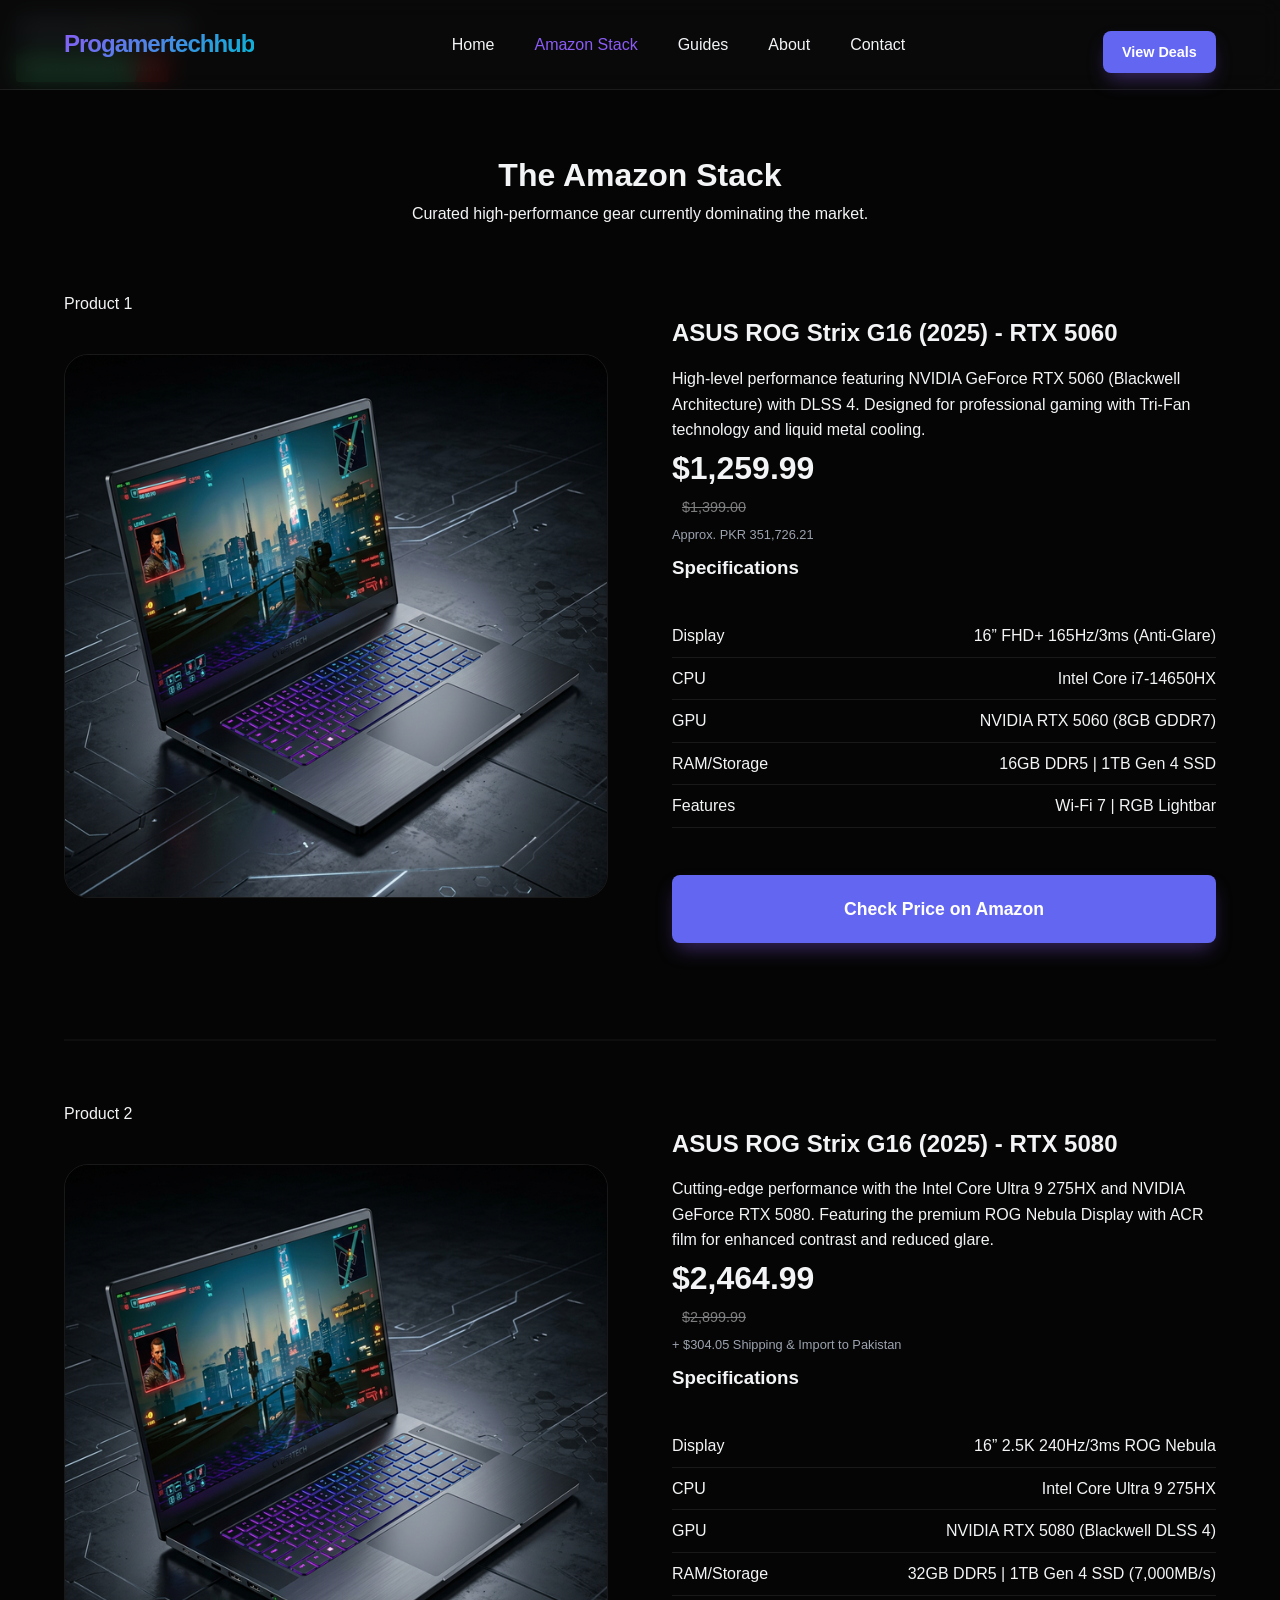
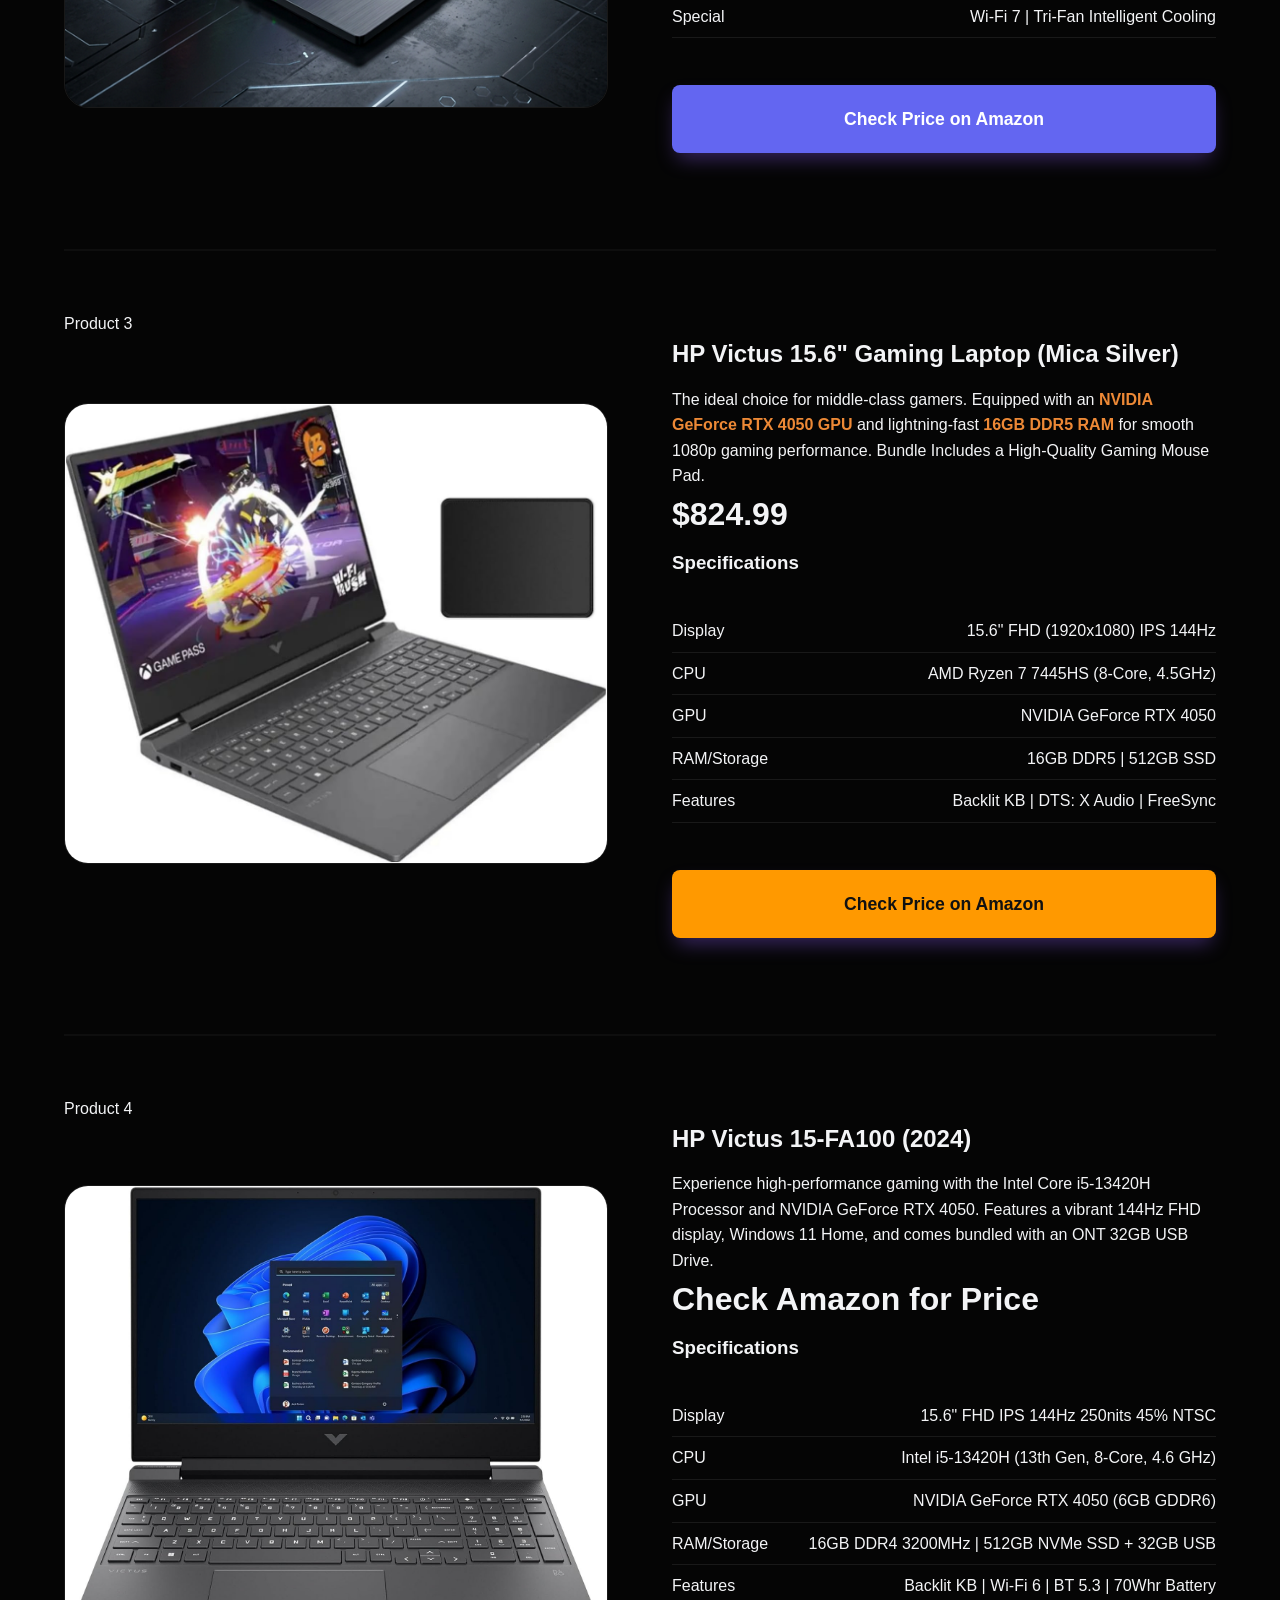
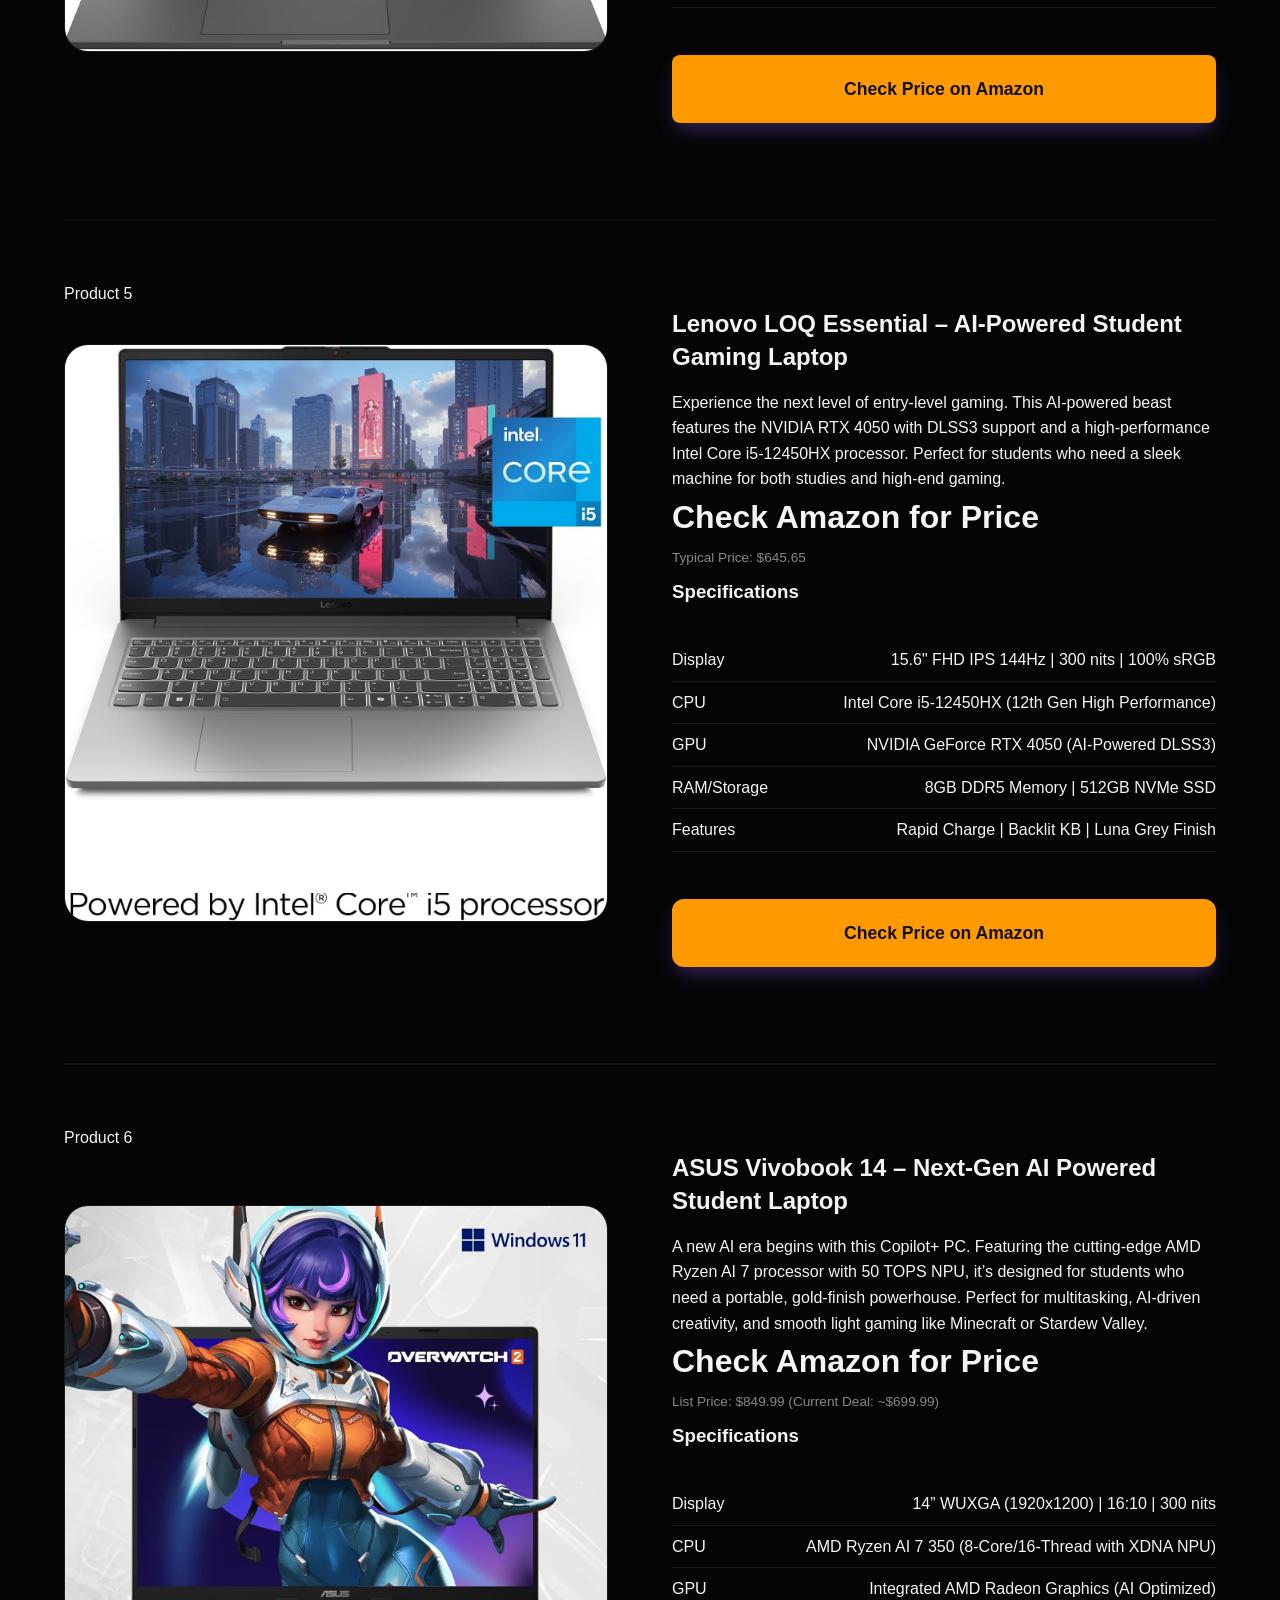
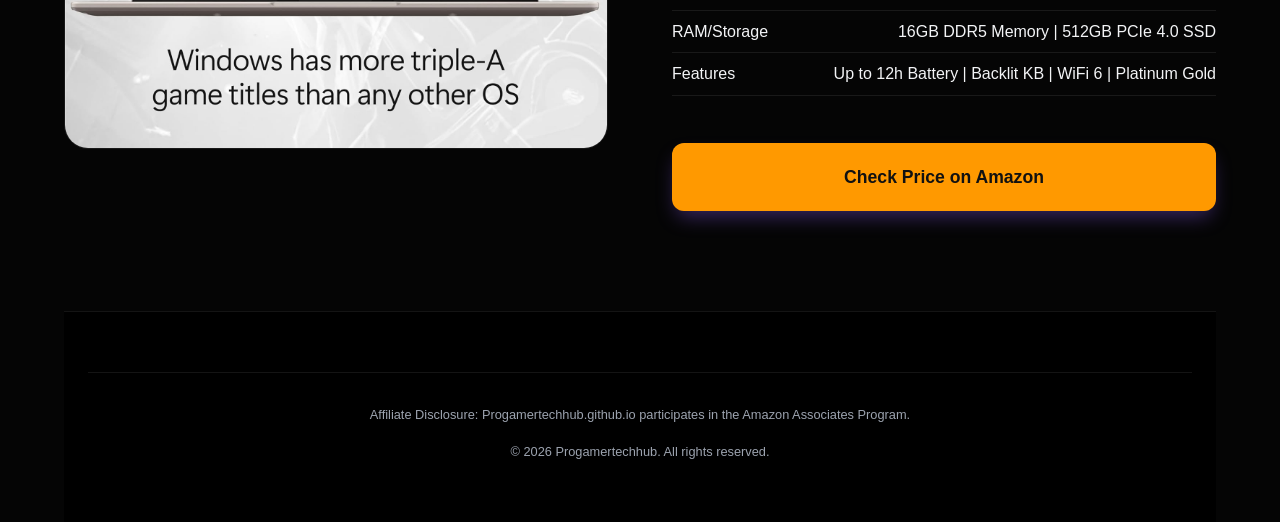
==== amazon-stack.html @ 90d2c304 "Update amazon-stack.html" ====
<!DOCTYPE html>
<html lang="en">
<head>
    <meta charset="UTF-8">
    <meta name="viewport" content="width=device-width, initial-scale=1.0">
    <title>Amazon Stack | Recommended Gaming Gear</title>
    <link rel="stylesheet" href="style.css">
</head>
<body>

    <nav>
        <div class="container nav-content">
            <a href="index.html" class="logo">Progamertechhub</a>
            <div class="nav-links">
                <a href="index.html">Home</a>
                <a href="amazon-stack.html" class="active">Amazon Stack</a>
                <a href="guides.html">Guides</a>
                <a href="about.html">About</a>
                <a href="contact.html">Contact</a>
            </div>
            <a href="guides.html" class="cta-button" style="padding: 0.6rem 1.2rem; font-size: 0.9rem;">View Deals</a>
        </div>
    </nav>

    <div class="amazon-stack">
        <div class="container">
            <div class="section-title">
                <h1>The Amazon Stack</h1>
                <p>Curated high-performance gear currently dominating the market.</p>
            </div>

            <div class="product-label">Product 1</div>
<div id="laptop-1" class="product-full">
    <div class="product-visual">
        <div class="amazon-badges">
            <span class="amz-badge amz-choice">Top Rated</span>
            <span class="amz-badge" style="background: #cc0000; color: white;">-10% OFF</span>
        </div>
        <img src="laptop.png" alt="ASUS ROG Strix G16 2025" style="width: 100%; border-radius: 24px; border: 1px solid var(--border);">
    </div>
    <div class="product-details">
        <h2 class="amz-title">ASUS ROG Strix G16 (2025) - RTX 5060</h2>
        <p class="product-description">
            High-level performance featuring NVIDIA GeForce RTX 5060 (Blackwell Architecture) with DLSS 4. Designed for professional gaming with Tri-Fan technology and liquid metal cooling.
        </p>
        <div class="amz-pricing">
            <span class="price-current">$1,259.99</span>
            <span class="price-original" style="text-decoration: line-through; opacity: 0.5; margin-left: 10px; font-size: 0.9em;">$1,399.00</span>
            <div style="font-size: 0.8em; color: var(--text-dim); margin-top: 5px;">Approx. PKR 351,726.21</div>
        </div>
        
        <h3>Specifications</h3>
        <ul class="product-specs">
            <li><span>Display</span> <span>16” FHD+ 165Hz/3ms (Anti-Glare)</span></li>
            <li><span>CPU</span> <span>Intel Core i7-14650HX</span></li>
            <li><span>GPU</span> <span>NVIDIA RTX 5060 (8GB GDDR7)</span></li>
            <li><span>RAM/Storage</span> <span>16GB DDR5 | 1TB Gen 4 SSD</span></li>
            <li><span>Features</span> <span>Wi-Fi 7 | RGB Lightbar</span></li>
        </ul>

        <div class="amz-actions">
            <a href="https://amzn.to/4sus3ZB" target="_blank" class="cta-button" style="width: 100%; text-align: center; display: block; padding: 1.25rem;">Check Price on Amazon</a>
        </div>
    </div>
</div>

<hr style="border: 0.5px solid #333; margin: 60px 0; opacity: 0.2;">

       <div class="product-label">Product 2</div>
<div id="laptop-2" class="product-full">
    <div class="product-visual">
        <div class="amazon-badges">
            <span class="amz-badge amz-choice">Amazon's Choice</span>
            <span class="amz-badge" style="background: #cc0000; color: white;">Big Spring Deal -15%</span>
        </div>
        <img src="laptop.png" alt="ASUS ROG Strix G16 2025 RTX 5080" style="width: 100%; border-radius: 24px; border: 1px solid var(--border);">
    </div>
    <div class="product-details">
        <h2 class="amz-title">ASUS ROG Strix G16 (2025) - RTX 5080</h2>
        <p class="product-description">
            Cutting-edge performance with the Intel Core Ultra 9 275HX and NVIDIA GeForce RTX 5080. Featuring the premium ROG Nebula Display with ACR film for enhanced contrast and reduced glare.
        </p>
        <div class="amz-pricing">
            <span class="price-current">$2,464.99</span>
            <span class="price-original" style="text-decoration: line-through; opacity: 0.5; margin-left: 10px; font-size: 0.9em;">$2,899.99</span>
            <div style="font-size: 0.8em; color: var(--text-dim); margin-top: 5px;">+ $304.05 Shipping & Import to Pakistan</div>
        </div>
        
        <h3>Specifications</h3>
        <ul class="product-specs">
            <li><span>Display</span> <span>16” 2.5K 240Hz/3ms ROG Nebula</span></li>
            <li><span>CPU</span> <span>Intel Core Ultra 9 275HX</span></li>
            <li><span>GPU</span> <span>NVIDIA RTX 5080 (Blackwell DLSS 4)</span></li>
            <li><span>RAM/Storage</span> <span>32GB DDR5 | 1TB Gen 4 SSD (7,000MB/s)</span></li>
            <li><span>Special</span> <span>Wi-Fi 7 | Tri-Fan Intelligent Cooling</span></li>
        </ul>

        <div class="amz-actions">
            <a href="https://amzn.to/4t7ygu7" target="_blank" class="cta-button" style="width: 100%; text-align: center; display: block; padding: 1.25rem;">Check Price on Amazon</a>
        </div>
    </div>
</div>

            <hr style="border: 0.5px solid #333; margin: 60px 0; opacity: 0.2;">

       <div class="product-label">Product 3</div>
<div id="laptop-3" class="product-full">
    <div class="product-visual">
        <div class="amazon-badges">
            <span class="amz-badge amz-choice">4.6/5 Stars Rating</span>
            <span class="amz-badge" style="background: #cc0000; color: white;">50+ Bought Past Month</span>
        </div>
        <img src="product3.jpg" alt="HP Victus 15.6 Gaming Laptop" style="width: 100%; border-radius: 24px; border: 1px solid var(--border);">
    </div>
    <div class="product-details">
        <h2 class="amz-title">HP Victus 15.6" Gaming Laptop (Mica Silver)</h2>
        <p class="product-description">
            The ideal choice for middle-class gamers. Equipped with an <strong style="color: #ed8936;">NVIDIA GeForce RTX 4050 GPU</strong> and lightning-fast <strong style="color: #ed8936;">16GB DDR5 RAM</strong> for smooth 1080p gaming performance. Bundle Includes a High-Quality Gaming Mouse Pad.
        </p>
        <div class="amz-pricing">
            <span class="price-current">$824.99</span>
        </div>
        
        <h3>Specifications</h3>
        <ul class="product-specs">
            <li><span>Display</span> <span>15.6" FHD (1920x1080) IPS 144Hz</span></li>
            <li><span>CPU</span> <span>AMD Ryzen 7 7445HS (8-Core, 4.5GHz)</span></li>
            <li><span>GPU</span> <span>NVIDIA GeForce RTX 4050</span></li>
            <li><span>RAM/Storage</span> <span>16GB DDR5 | 512GB SSD</span></li>
            <li><span>Features</span> <span>Backlit KB | DTS: X Audio | FreeSync</span></li>
        </ul>

        <div class="amz-actions">
            <a href="https://amzn.to/41DkAva" target="_blank" class="cta-button" style="width: 100%; text-align: center; display: block; padding: 1.25rem; font-weight: bold; background-color: #ff9900; color: #111;">Check Price on Amazon</a>
        </div>
    </div>
</div>

            <hr style="border: 0.5px solid #333; margin: 60px 0; opacity: 0.2;">

       <div class="product-label">Product 4</div>
<div id="laptop-4" class="product-full">
    <div class="product-visual">
        <div class="amazon-badges">
            <span class="amz-badge amz-choice">Top Rated</span>
            <span class="amz-badge" style="background: #cc0000; color: white;">Best Value</span>
        </div>
        <img src="product4.jpg" alt="HP Victus 15-FA100 (2024)" style="width: 100%; border-radius: 24px; border: 1px solid var(--border);">
    </div>
    <div class="product-details">
        <h2 class="amz-title">HP Victus 15-FA100 (2024)</h2>
        <p class="product-description">
            Experience high-performance gaming with the Intel Core i5-13420H Processor and NVIDIA GeForce RTX 4050. Features a vibrant 144Hz FHD display, Windows 11 Home, and comes bundled with an ONT 32GB USB Drive.
        </p>
        <div class="amz-pricing">
            <span class="price-current">Check Amazon for Price</span>
        </div>
        
        <h3>Specifications</h3>
        <ul class="product-specs">
            <li><span>Display</span> <span>15.6" FHD IPS 144Hz 250nits 45% NTSC</span></li>
            <li><span>CPU</span> <span>Intel i5-13420H (13th Gen, 8-Core, 4.6 GHz)</span></li>
            <li><span>GPU</span> <span>NVIDIA GeForce RTX 4050 (6GB GDDR6)</span></li>
            <li><span>RAM/Storage</span> <span>16GB DDR4 3200MHz | 512GB NVMe SSD + 32GB USB</span></li>
            <li><span>Features</span> <span>Backlit KB | Wi-Fi 6 | BT 5.3 | 70Whr Battery</span></li>
        </ul>

        <div class="amz-actions">
            <a href="https://amzn.to/41y9tng" target="_blank" class="cta-button" style="width: 100%; text-align: center; display: block; padding: 1.25rem; font-weight: bold; background-color: #ff9900; color: #111;">Check Price on Amazon</a>
        </div>
    </div>
</div>

            <hr style="border: 0.5px solid #333; margin: 60px 0; opacity: 0.2;">

<div class="product-label">Product 5</div>
<div id="laptop-5" class="product-full">
    <div class="product-visual">
        <div class="amazon-badges">
            <span class="amz-badge amz-choice">Amazon's Choice</span>
            <span class="amz-badge" style="background: #27ae60; color: white;">Best Budget 4050</span>
        </div>
        <img src="Product5.jpg" alt="Lenovo LOQ Essential (RTX 4050)" style="width: 100%; border-radius: 24px; border: 1px solid var(--border);">
    </div>
    <div class="product-details">
        <h2 class="amz-title">Lenovo LOQ Essential – AI-Powered Student Gaming Laptop</h2>
        <p class="product-description">
            Experience the next level of entry-level gaming. This AI-powered beast features the NVIDIA RTX 4050 with DLSS3 support and a high-performance Intel Core i5-12450HX processor. Perfect for students who need a sleek machine for both studies and high-end gaming.
        </p>
        <div class="amz-pricing">
            <span class="price-current">Check Amazon for Price</span>
            <p style="font-size: 0.85rem; color: #888; margin-top: 4px;">Typical Price: $645.65</p>
        </div>
        
        <h3>Specifications</h3>
        <ul class="product-specs">
            <li><span>Display</span> <span>15.6" FHD IPS 144Hz | 300 nits | 100% sRGB</span></li>
            <li><span>CPU</span> <span>Intel Core i5-12450HX (12th Gen High Performance)</span></li>
            <li><span>GPU</span> <span>NVIDIA GeForce RTX 4050 (AI-Powered DLSS3)</span></li>
            <li><span>RAM/Storage</span> <span>8GB DDR5 Memory | 512GB NVMe SSD</span></li>
            <li><span>Features</span> <span>Rapid Charge | Backlit KB | Luna Grey Finish</span></li>
        </ul>

        <div class="amz-actions">
            <a href="https://amzn.to/3NRUT6U" target="_blank" class="cta-button" style="width: 100%; text-align: center; display: block; padding: 1.25rem; font-weight: bold; background-color: #ff9900; color: #111; text-decoration: none; border-radius: 12px;">Check Price on Amazon</a>
        </div>
    </div>
</div>

            <!-- product 6 -->

            <hr style="border: 0.5px solid #333; margin: 60px 0; opacity: 0.2;">

<div class="product-label">Product 6</div>
<div id="laptop-6" class="product-full">
    <div class="product-visual">
        <div class="amazon-badges">
            <span class="amz-badge amz-choice">Copilot+ PC</span>
            <span class="amz-badge" style="background: #27ae60; color: white;">Best for Students</span>
        </div>
        <img src="Product6.jpg" alt="ASUS Vivobook 14 AI (Ryzen AI 7)" style="width: 100%; border-radius: 24px; border: 1px solid var(--border);">
    </div>
    <div class="product-details">
        <h2 class="amz-title">ASUS Vivobook 14 – Next-Gen AI Powered Student Laptop</h2>
        <p class="product-description">
            A new AI era begins with this Copilot+ PC. Featuring the cutting-edge AMD Ryzen AI 7 processor with 50 TOPS NPU, it’s designed for students who need a portable, gold-finish powerhouse. Perfect for multitasking, AI-driven creativity, and smooth light gaming like Minecraft or Stardew Valley.
        </p>
        <div class="amz-pricing">
            <span class="price-current">Check Amazon for Price</span>
            <p style="font-size: 0.85rem; color: #888; margin-top: 4px;">List Price: $849.99 (Current Deal: ~$699.99)</p>
        </div>
        
        <h3>Specifications</h3>
        <ul class="product-specs">
            <li><span>Display</span> <span>14” WUXGA (1920x1200) | 16:10 | 300 nits</span></li>
            <li><span>CPU</span> <span>AMD Ryzen AI 7 350 (8-Core/16-Thread with XDNA NPU)</span></li>
            <li><span>GPU</span> <span>Integrated AMD Radeon Graphics (AI Optimized)</span></li>
            <li><span>RAM/Storage</span> <span>16GB DDR5 Memory | 512GB PCIe 4.0 SSD</span></li>
            <li><span>Features</span> <span>Up to 12h Battery | Backlit KB | WiFi 6 | Platinum Gold</span></li>
        </ul>

        <div class="amz-actions">
            <a href="https://amzn.to/48cxofJ" target="_blank" class="cta-button" style="width: 100%; text-align: center; display: block; padding: 1.25rem; font-weight: bold; background-color: #ff9900; color: #111; text-decoration: none; border-radius: 12px;">Check Price on Amazon</a>       
        </div>
    </div>
</div>
            
    <footer>
        <div class="container">
            <div class="affiliate-disclosure">
                <p>Affiliate Disclosure: Progamertechhub.github.io participates in the Amazon Associates Program.</p>
                <p style="margin-top: 1rem;">&copy; 2026 Progamertechhub. All rights reserved.</p>
            </div>
        </div>
    </footer>

    <script src="main.js"></script>
</body>
</html>
---- style.css ----
:root {
    --bg: #050505;
    --bg-card: #111111;
    --bg-nav: rgba(10, 10, 10, 0.8);
    --primary: #8b5cf6;
    --primary-glow: rgba(139, 92, 246, 0.3);
    --secondary: #06b6d4;
    --secondary-glow: rgba(6, 182, 212, 0.3);
    --text: #f3f4f6;
    --text-muted: #9ca3af;
    --accent: #f472b6;
    --glass: rgba(255, 255, 255, 0.03);
    --border: rgba(255, 255, 255, 0.08);
    --transition: all 0.3s cubic-bezier(0.4, 0, 0.2, 1);
}

@import url('https://fonts.googleapis.com/css2?family=Inter:wght@300;400;600;700;800&family=Outfit:wght@400;600;800&display=swap');

* {
    margin: 0;
    padding: 0;
    box-sizing: border-box;
    scroll-behavior: smooth;
}

body {
    background-color: var(--bg);
    color: var(--text);
    font-family: 'Inter', sans-serif;
    line-height: 1.6;
    overflow-x: hidden;
}

h1, h2, h3, .logo {
    font-family: 'Outfit', sans-serif;
    font-weight: 800;
}

a {
    text-decoration: none;
    color: inherit;
    transition: var(--transition);
}

button, .cta-button {
    cursor: pointer;
    border: none;
    outline: none;
    font-family: 'Inter', sans-serif;
    font-weight: 600;
    transition: var(--transition);
}

/* Layout */
.container {
    max-width: 1200px;
    margin: 0 auto;
    padding: 0 1.5rem;
}

section {
    padding: 100px 0;
}

/* Navbar */
nav {
    position: fixed;
    top: 0;
    width: 100%;
    z-index: 1000;
    background: var(--bg-nav);
    backdrop-filter: blur(12px);
    border-bottom: 1px solid var(--border);
    padding: 1rem 0;
}

.nav-content {
    display: flex;
    justify-content: space-between;
    align-items: center;
}

.logo {
    font-size: 1.5rem;
    background: linear-gradient(135deg, var(--primary), var(--secondary));
    -webkit-background-clip: text;
    -webkit-text-fill-color: transparent;
    letter-spacing: -1px;
}

.nav-links {
    display: flex;
    gap: 2.5rem;
}

.nav-links a:hover {
    color: var(--secondary);
}

.nav-links a.active {
    color: var(--primary);
}

/* Hero Section */
.hero {
    min-height: 100vh;
    display: flex;
    align-items: center;
    position: relative;
    padding-top: 120px;
    background: radial-gradient(circle at 80% 20%, var(--primary-glow) 0%, transparent 40%),
                radial-gradient(circle at 20% 80%, var(--secondary-glow) 0%, transparent 40%);
}

.hero-grid {
    display: grid;
    grid-template-columns: 1.2fr 1fr;
    gap: 4rem;
    align-items: center;
}

.hero-title {
    font-size: 4rem;
    line-height: 1.1;
    margin-bottom: 1.5rem;
}

.hero-title span {
    display: block;
    background: linear-gradient(90deg, var(--primary), var(--secondary));
    -webkit-background-clip: text;
    -webkit-text-fill-color: transparent;
}

.hero-desc {
    font-size: 1.25rem;
    color: var(--text-muted);
    margin-bottom: 2.5rem;
    max-width: 500px;
}

.hero-image {
    position: relative;
    border-radius: 24px;
    overflow: hidden;
    box-shadow: 0 0 50px rgba(139, 92, 246, 0.2);
    border: 1px solid var(--border);
}

.hero-image img {
    width: 100%;
    display: block;
    transform: scale(1.05);
    transition: transform 0.5s ease;
}

.hero-image:hover img {
    transform: scale(1);
}

/* UI Elements */
.cta-button {
    display: inline-flex;
    align-items: center;
    gap: 0.5rem;
    padding: 1rem 2rem;
    border-radius: 12px;
    background: linear-gradient(135deg, var(--primary), #6366f1);
    color: white;
    font-size: 1.1rem;
    box-shadow: 0 10px 20px -5px rgba(139, 92, 246, 0.4);
}

.cta-button:hover {
    transform: translateY(-3px);
    box-shadow: 0 15px 30px -5px rgba(139, 92, 246, 0.6);
}

.cta-button.secondary {
    background: var(--glass);
    border: 1px solid var(--border);
    box-shadow: none;
}

.cta-button.secondary:hover {
    background: var(--border);
}

/* Main Container */
    .review-section {
        background-color: #000;
        color: #fff;
        font-family: 'Segoe UI', Tahoma, Geneva, Verdana, sans-serif;
        padding: 40px 20px;
        text-align: center;
    }

    /* Header Design */
    .review-header h1 {
        font-size: 2.5rem;
        margin-bottom: 10px;
        letter-spacing: 1px;
    }
    .review-header p {
        color: #aaa;
        font-size: 1.1rem;
        margin-bottom: 5px;
    }
    .price-tag {
        font-size: 1.5rem;
        color: #8b5cf6; /* Purple theme */
        font-weight: bold;
        margin-bottom: 40px;
    }

.featured-grid {
        display: grid;
        grid-template-columns: repeat(auto-fit, minmax(300px, 1fr));
        gap: 20px;
        padding: 20px;
        background-color: #000; /* Dark background like the screenshot */
    }

    .product-card {
        background: #111; /* Card background color */
        border: 1px solid #333;
        border-radius: 15px;
        padding: 20px;
        position: relative;
        color: white;
        display: flex;
        flex-direction: column;
        justify-content: space-between;
    }

    .product-tag {
        position: absolute;
        top: 15px;
        right: 15px;
        background: #8b5cf6; /* Purple color like image */
        color: white;
        font-size: 11px;
        padding: 4px 10px;
        border-radius: 20px;
        font-weight: bold;
    }

    .cta-button {
        background: #6366f1;
        color: white;
        text-decoration: none;
        padding: 12px;
        border-radius: 8px;
        text-align: center;
        margin-top: 15px;
        font-weight: bold;
        transition: 0.3s;
    }

    .cta-button:hover {
        background: #4f46e5;
    }

/* Feature Cards */
.section-title {
    text-align: center;
    margin-bottom: 4rem;
}

.section-title h2 {
    font-size: 2.5rem;
    margin-bottom: 1rem;
}

.grid-3 {
    display: grid;
    grid-template-columns: repeat(auto-fit, minmax(300px, 1fr));
    gap: 2rem;
}

.product-card {
    background: var(--bg-card);
    border: 1px solid var(--border);
    border-radius: 20px;
    padding: 1.5rem;
    transition: var(--transition);
    position: relative;
    overflow: hidden;
}

.product-card:hover {
    border-color: var(--primary);
    transform: translateY(-10px);
}

.product-img {
    width: 100%;
    height: 200px;
    border-radius: 12px;
    object-fit: cover;
    margin-bottom: 1.5rem;
}

.product-tag {
    position: absolute;
    top: 1.5rem;
    right: 1.5rem;
    padding: 0.25rem 0.75rem;
    background: var(--primary);
    border-radius: 99px;
    font-size: 0.75rem;
    font-weight: 600;
}

.product-info h3 {
    margin-bottom: 0.5rem;
}

.product-info p {
    color: var(--text-muted);
    font-size: 0.9rem;
    margin-bottom: 1.5rem;
}

.review-card {
    background-color: var(--bg-card);
    border-radius: 24px;
    box-shadow: 0 10px 30px -5px rgba(0, 0, 0, 0.5);
}

.star-rating {
    color: #ffd814;
}

.user-name {
    font-family: 'Inter', sans-serif;
    color: var(--text-muted);
    font-weight: 400;
}

.review-title {
    font-family: 'Outfit', sans-serif;
    color: var(--text);
    font-weight: 700;
}

.read-more {
    font-family: 'Inter', sans-serif;
    color: var(--primary);
    font-weight: 600;
    text-decoration: none;
    transition: var(--transition);
}

.read-more:hover {
    color: var(--secondary);
}

:root {
    --border: rgba(255, 255, 255, 0.08);
    --text-dim: #9ca3af;
}

.review-item {
    margin-bottom: 1.5rem;
    padding-bottom: 1.5rem;
    border-bottom: 1px solid var(--border);
}

.star-rating {
    font-size: 1.1em;
    color: #ff9900;
}


/* Amazon Stack Page */
.amazon-stack {
    padding-top: 150px;
}

.product-full {
    display: grid;
    grid-template-columns: 1fr 1fr;
    gap: 4rem;
    margin-bottom: 6rem;
    align-items: center;
}

.product-specs {
    margin: 2rem 0;
    list-style: none;
}

.product-specs li {
    padding: 0.5rem 0;
    border-bottom: 1px solid var(--border);
    display: flex;
    justify-content: space-between;
}

.pros-cons {
    display: grid;
    grid-template-columns: 1fr 1fr;
    gap: 2rem;
    margin-bottom: 2.5rem;
}

.pros h4 { color: #10b981; margin-bottom: 1rem; }
.cons h4 { color: #f43f5e; margin-bottom: 1rem; }

.pros ul, .cons ul {
    list-style: none;
    font-size: 0.9rem;
}

.pros li::before { content: "✓ "; color: #10b981; }
.cons li::before { content: "✕ "; color: #f43f5e; }

/* Amazon Aesthetics */
.position-relative {
    position: relative;
}

.amazon-badges {
    position: absolute;
    top: 1rem;
    left: 1rem;
    display: flex;
    flex-direction: column;
    gap: 0.5rem;
    z-index: 10;
}

.amz-badge {
    font-family: 'Inter', sans-serif;
    font-size: 0.75rem;
    font-weight: 600;
    padding: 0.3rem 0.6rem;
    border-radius: 4px;
    display: inline-block;
    width: max-content;
}

.amz-choice {
    background-color: #232f3e;
    color: #febd69;
}

.amz-choice::before {
    content: "Amazon's ";
    color: #ffffff;
    font-weight: 400;
}

.amz-deal {
    background-color: #cc0c39;
    color: white;
}

.amz-title {
    font-family: 'Inter', sans-serif;
    font-size: 1.5rem !important;
    font-weight: 600 !important;
    line-height: 1.4 !important;
    margin-bottom: 1rem !important;
    color: var(--text);
}

.highlight-tags {
    display: flex;
    flex-wrap: wrap;
    gap: 0.5rem;
    margin-bottom: 1.5rem;
}

.highlight-tags .tag {
    background: rgba(255, 255, 255, 0.05);
    border: 1px solid var(--border);
    padding: 0.4rem 0.8rem;
    border-radius: 8px;
    font-size: 0.85rem;
    color: var(--primary);
    font-weight: 600;
}

.amz-pricing {
    margin-bottom: 0.5rem;
    font-family: 'Inter', sans-serif;
}

.price-main {
    display: flex;
    align-items: flex-start;
    gap: 0.75rem;
    margin-bottom: 0.2rem;
}

.discount-flag {
    color: #cc0c39;
    font-size: 1.8rem;
    font-weight: 300;
}

.price-current {
    font-size: 2rem;
    font-weight: 600;
    display: flex;
    align-items: flex-start;
}

.price-current .currency {
    font-size: 1rem;
    margin-top: 0.3rem;
}

.price-current .cents {
    font-size: 1rem;
    margin-top: 0.3rem;
}

.price-list {
    color: var(--text-muted);
    font-size: 0.9rem;
}

.price-list span {
    text-decoration: line-through;
}

.amz-shipping {
    color: var(--text-muted);
    font-size: 0.9rem;
    margin-bottom: 1.5rem;
}

.amz-actions {
    display: flex;
    flex-direction: column;
    gap: 1rem;
    margin-top: 2rem;
}

.amz-btn {
    display: flex;
    justify-content: center;
    align-items: center;
    padding: 0.8rem 1.5rem;
    border-radius: 100px;
    font-size: 1rem;
    font-weight: 600;
    font-family: 'Inter', sans-serif;
    text-align: center;
    border: none;
    cursor: pointer;
    transition: all 0.2s ease;
    color: #0f1111;
}

.amz-cart {
    background-color: #ffd814;
    box-shadow: 0 2px 5px rgba(255, 216, 20, 0.3);
}

.amz-cart:hover {
    background-color: #f7ca00;
}

.amz-buy {
    background-color: #ffa41c;
    box-shadow: 0 2px 5px rgba(255, 164, 28, 0.3);
}

.amz-buy:hover {
    background-color: #fa8900;
}

/* Contact Form */
.contact-container {
    max-width: 800px;
    margin: 0 auto;
    background: var(--bg-card);
    border: 1px solid var(--border);
    padding: 3rem;
    border-radius: 24px;
}

.form-group {
    margin-bottom: 1.5rem;
}

.form-group label {
    display: block;
    margin-bottom: 0.5rem;
    color: var(--text-muted);
}

input, textarea {
    width: 100%;
    padding: 1rem;
    background: var(--glass);
    border: 1px solid var(--border);
    border-radius: 12px;
    color: white;
    font-family: inherit;
    transition: var(--transition);
}

input:focus, textarea:focus {
    border-color: var(--primary);
    background: rgba(255, 255, 255, 0.05);
}

/* Footer */
footer {
    background: #000;
    padding: 60px 0;
    border-top: 1px solid var(--border);
    margin-top: 100px;
}

.footer-grid {
    display: grid;
    grid-template-columns: 2fr 1fr 1fr 1fr;
    gap: 4rem;
    margin-bottom: 4rem;
}

.footer-logo {
    font-size: 2rem;
    margin-bottom: 1rem;
}

.footer-links h4 {
    margin-bottom: 1.5rem;
    color: var(--text);
}

.footer-links ul {
    list-style: none;
}

.footer-links li {
    margin-bottom: 0.75rem;
}

.footer-links a {
    color: var(--text-muted);
}

.footer-links a:hover {
    color: var(--primary);
}

.newsletter-form {
    display: flex;
    gap: 1rem;
    margin-top: 1.5rem;
}

.newsletter-form input {
    flex: 1;
}

.affiliate-disclosure {
    font-size: 0.8rem;
    color: var(--text-muted);
    text-align: center;
    border-top: 1px solid var(--border);
    padding-top: 2rem;
}

/* Responsive */
@media (max-width: 968px) {
    .hero-grid, .hero-title {
        grid-template-columns: 1fr;
        text-align: center;
        font-size: 3rem;
    }
    .hero-desc {
        margin: 0 auto 2.5rem;
    }
    .product-full {
        grid-template-columns: 1fr;
    }
    .footer-grid {
        grid-template-columns: 1fr 1fr;
    }
}

@media (max-width: 640px) {
    .nav-links {
        display: none;
    }
    .footer-grid {
        grid-template-columns: 1fr;
    }
}
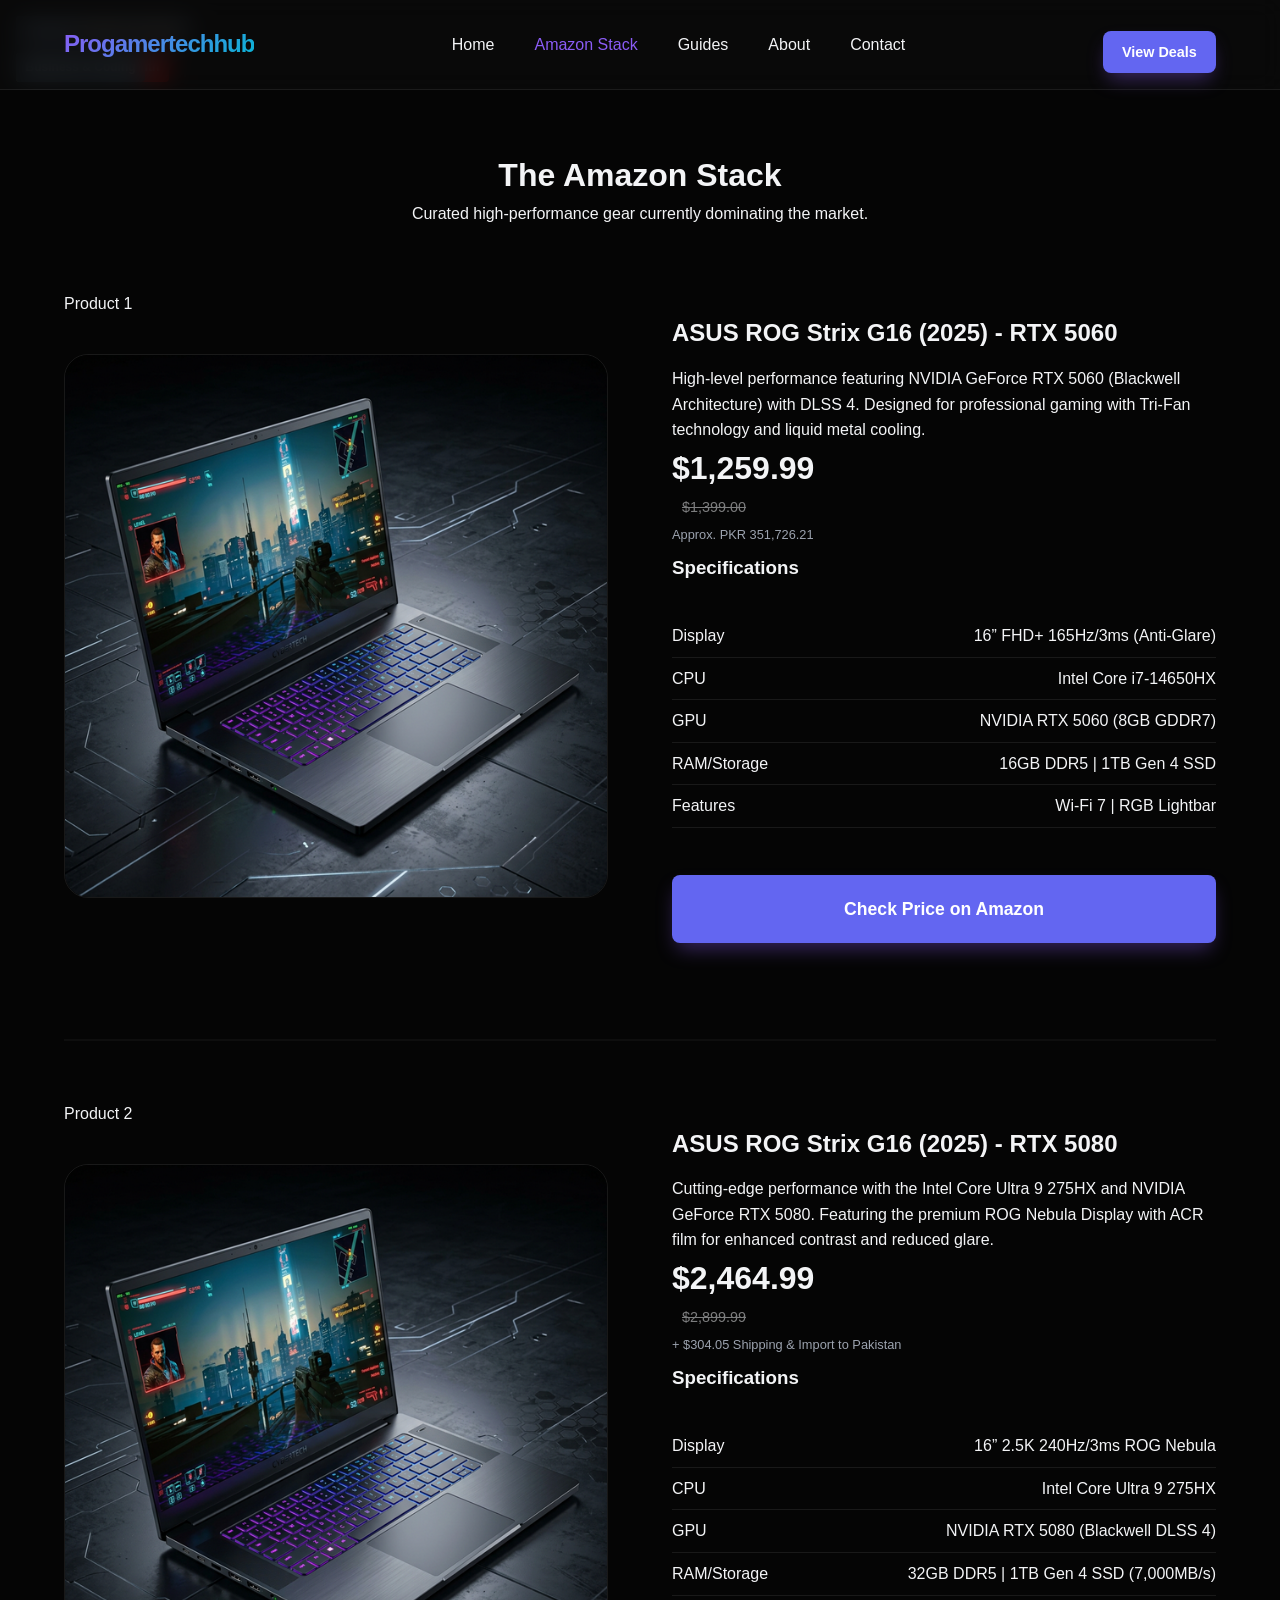
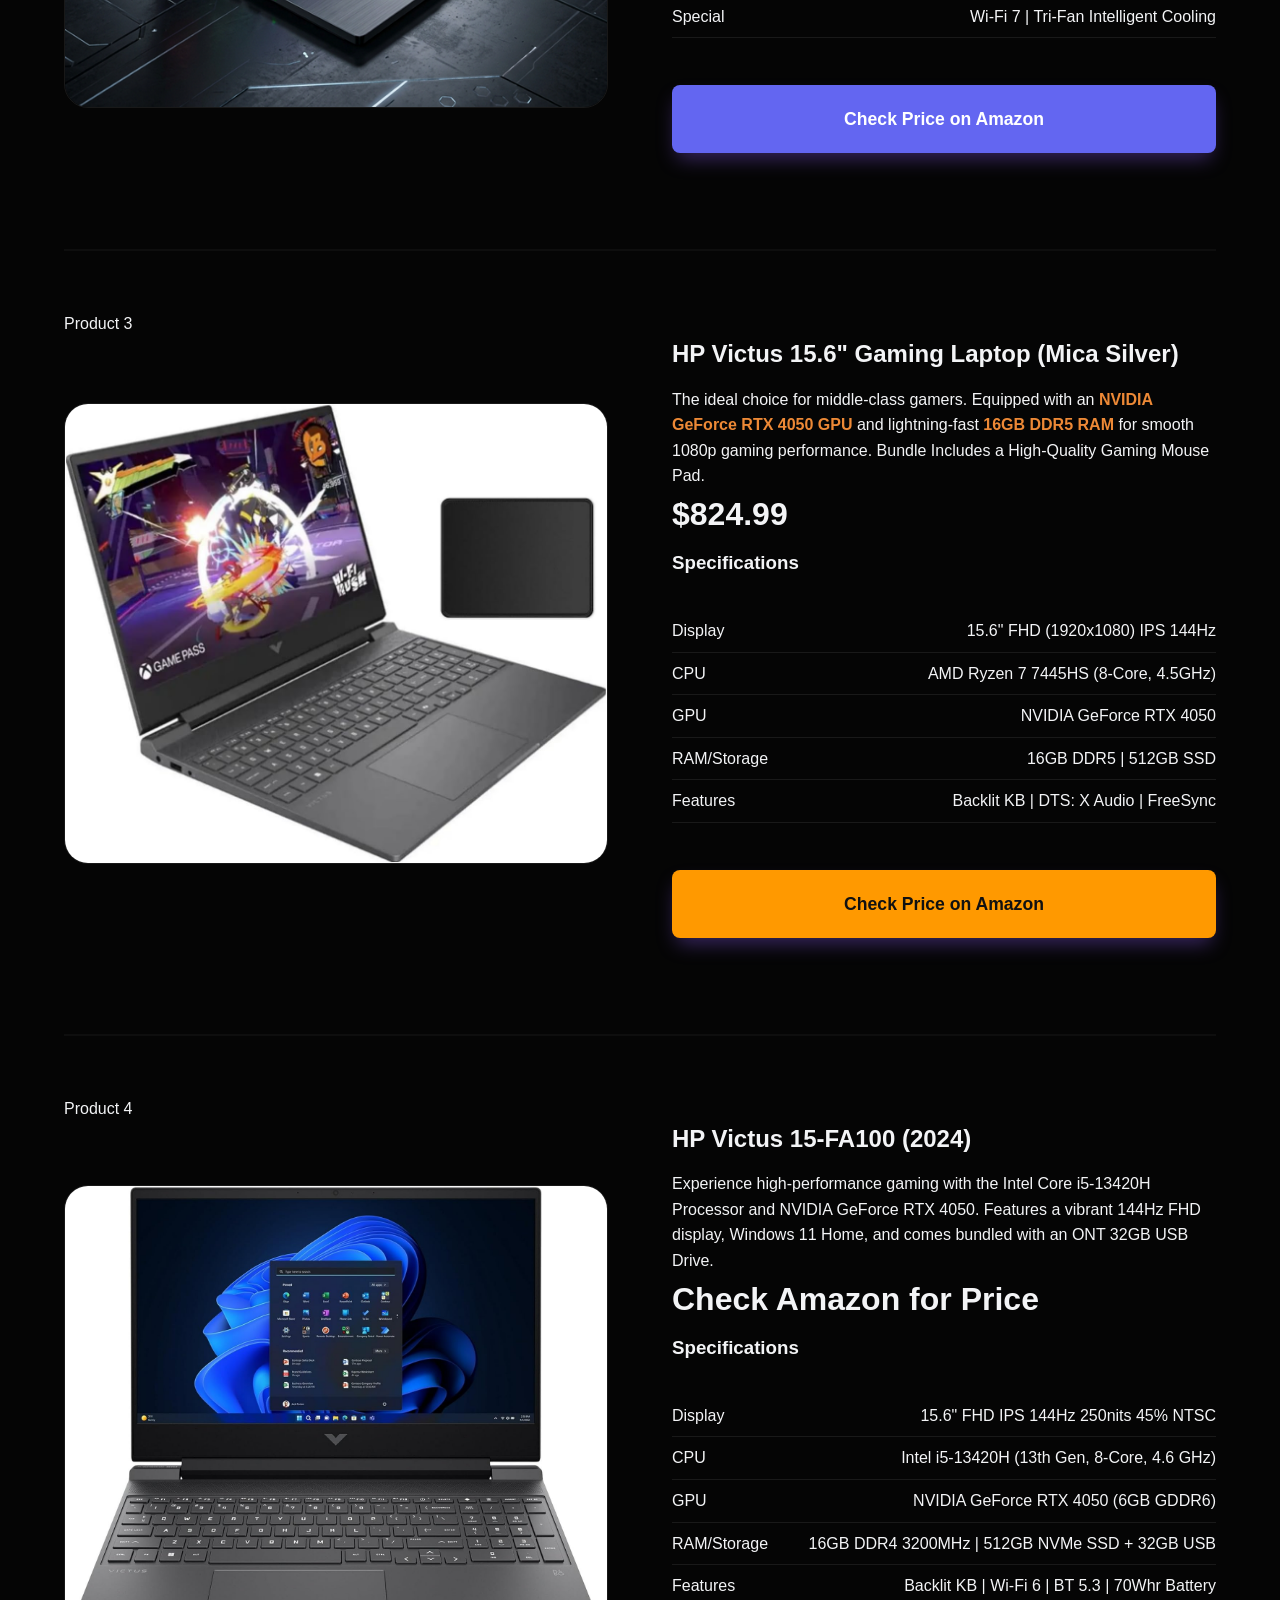
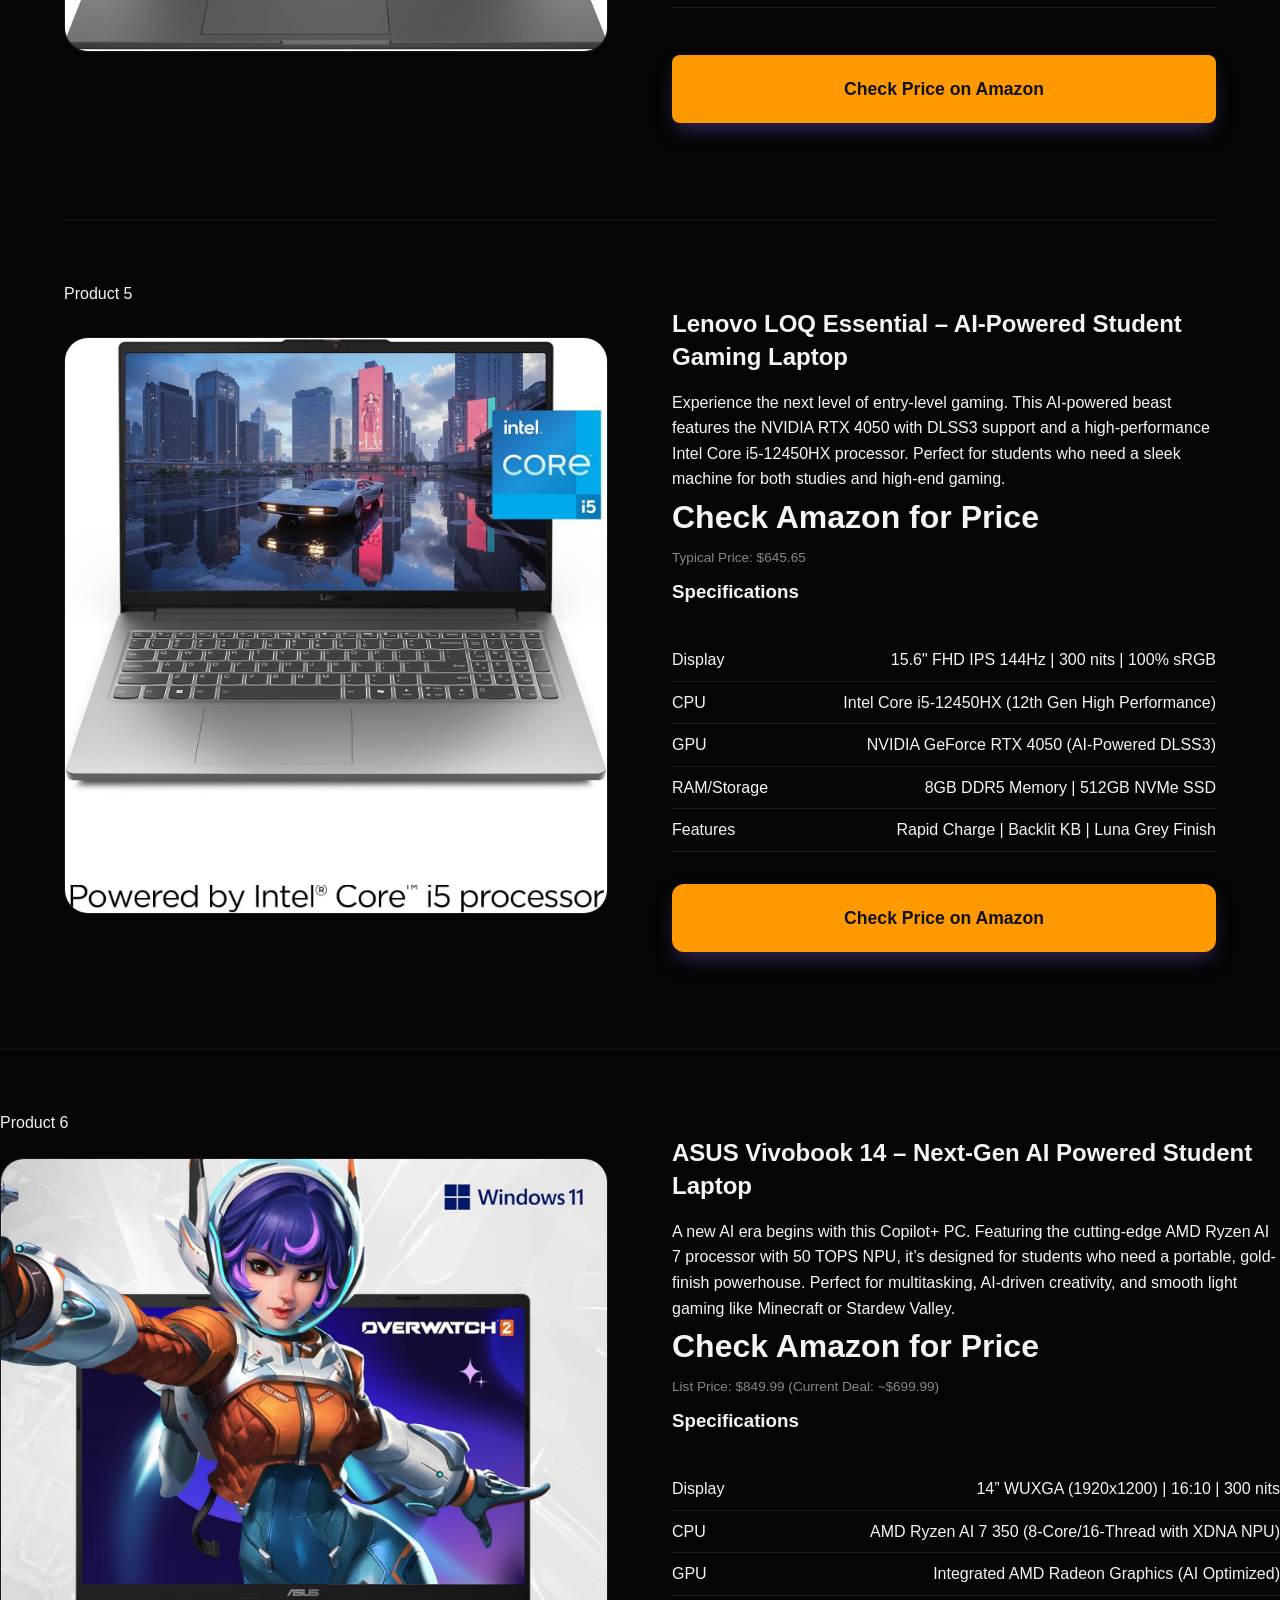
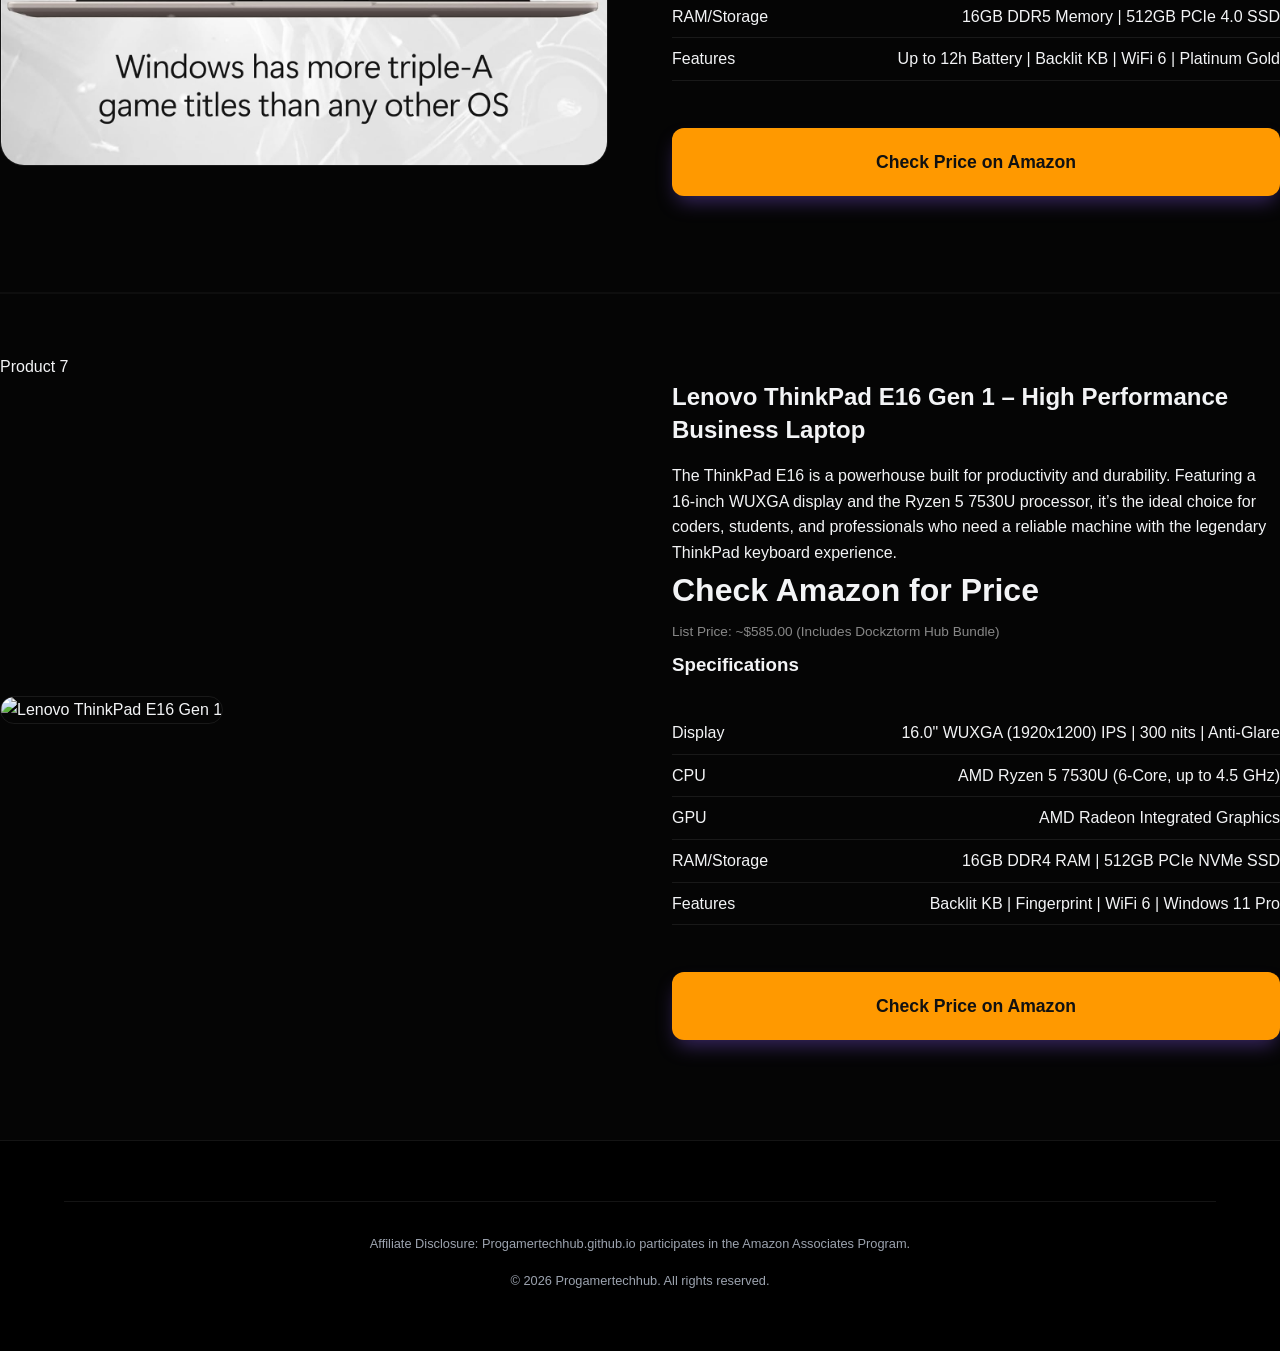
==== commit 5d73b243: "Update amazon-stack.html" ====
--- a/amazon-stack.html
+++ b/amazon-stack.html
@@ -200,8 +200,7 @@
             <li><span>RAM/Storage</span> <span>8GB DDR5 Memory | 512GB NVMe SSD</span></li>
             <li><span>Features</span> <span>Rapid Charge | Backlit KB | Luna Grey Finish</span></li>
         </ul>
-
-        <div class="amz-actions">
+        
             <a href="https://amzn.to/3NRUT6U" target="_blank" class="cta-button" style="width: 100%; text-align: center; display: block; padding: 1.25rem; font-weight: bold; background-color: #ff9900; color: #111; text-decoration: none; border-radius: 12px;">Check Price on Amazon</a>
         </div>
     </div>
@@ -244,6 +243,44 @@
         </div>
     </div>
 </div>
+
+        <!-- product7 -->
+
+<hr style="border: 0.5px solid #333; margin: 60px 0; opacity: 0.2;">
+
+<div class="product-label">Product 7</div>
+<div id="laptop-7" class="product-full">
+    <div class="product-visual">
+        <div class="amazon-badges">
+            <span class="amz-badge amz-choice">Amazon's Choice</span>
+            <span class="amz-badge" style="background: #2c3e50; color: white;">Business & Coding</span>
+        </div>
+        <img src="ThinkPadE16.jpg" alt="Lenovo ThinkPad E16 Gen 1" style="width: 100%; border-radius: 24px; border: 1px solid var(--border);">
+    </div>
+    <div class="product-details">
+        <h2 class="amz-title">Lenovo ThinkPad E16 Gen 1 – High Performance Business Laptop</h2>
+        <p class="product-description">
+            The ThinkPad E16 is a powerhouse built for productivity and durability. Featuring a 16-inch WUXGA display and the Ryzen 5 7530U processor, it’s the ideal choice for coders, students, and professionals who need a reliable machine with the legendary ThinkPad keyboard experience.
+        </p>
+        <div class="amz-pricing">
+            <span class="price-current">Check Amazon for Price</span>
+            <p style="font-size: 0.85rem; color: #888; margin-top: 4px;">List Price: ~$585.00 (Includes Dockztorm Hub Bundle)</p>
+        </div>
+        
+        <h3>Specifications</h3>
+        <ul class="product-specs">
+            <li><span>Display</span> <span>16.0" WUXGA (1920x1200) IPS | 300 nits | Anti-Glare</span></li>
+            <li><span>CPU</span> <span>AMD Ryzen 5 7530U (6-Core, up to 4.5 GHz)</span></li>
+            <li><span>GPU</span> <span>AMD Radeon Integrated Graphics</span></li>
+            <li><span>RAM/Storage</span> <span>16GB DDR4 RAM | 512GB PCIe NVMe SSD</span></li>
+            <li><span>Features</span> <span>Backlit KB | Fingerprint | WiFi 6 | Windows 11 Pro</span></li>
+        </ul>
+
+        <div class="amz-actions">
+            <a href="https://amzn.to/3NYfBCi" target="_blank" class="cta-button" style="width: 100%; text-align: center; display: block; padding: 1.25rem; font-weight: bold; background-color: #ff9900; color: #111; text-decoration: none; border-radius: 12px;">Check Price on Amazon</a>        
+        </div>
+    </div>
+</div>        
             
     <footer>
         <div class="container">
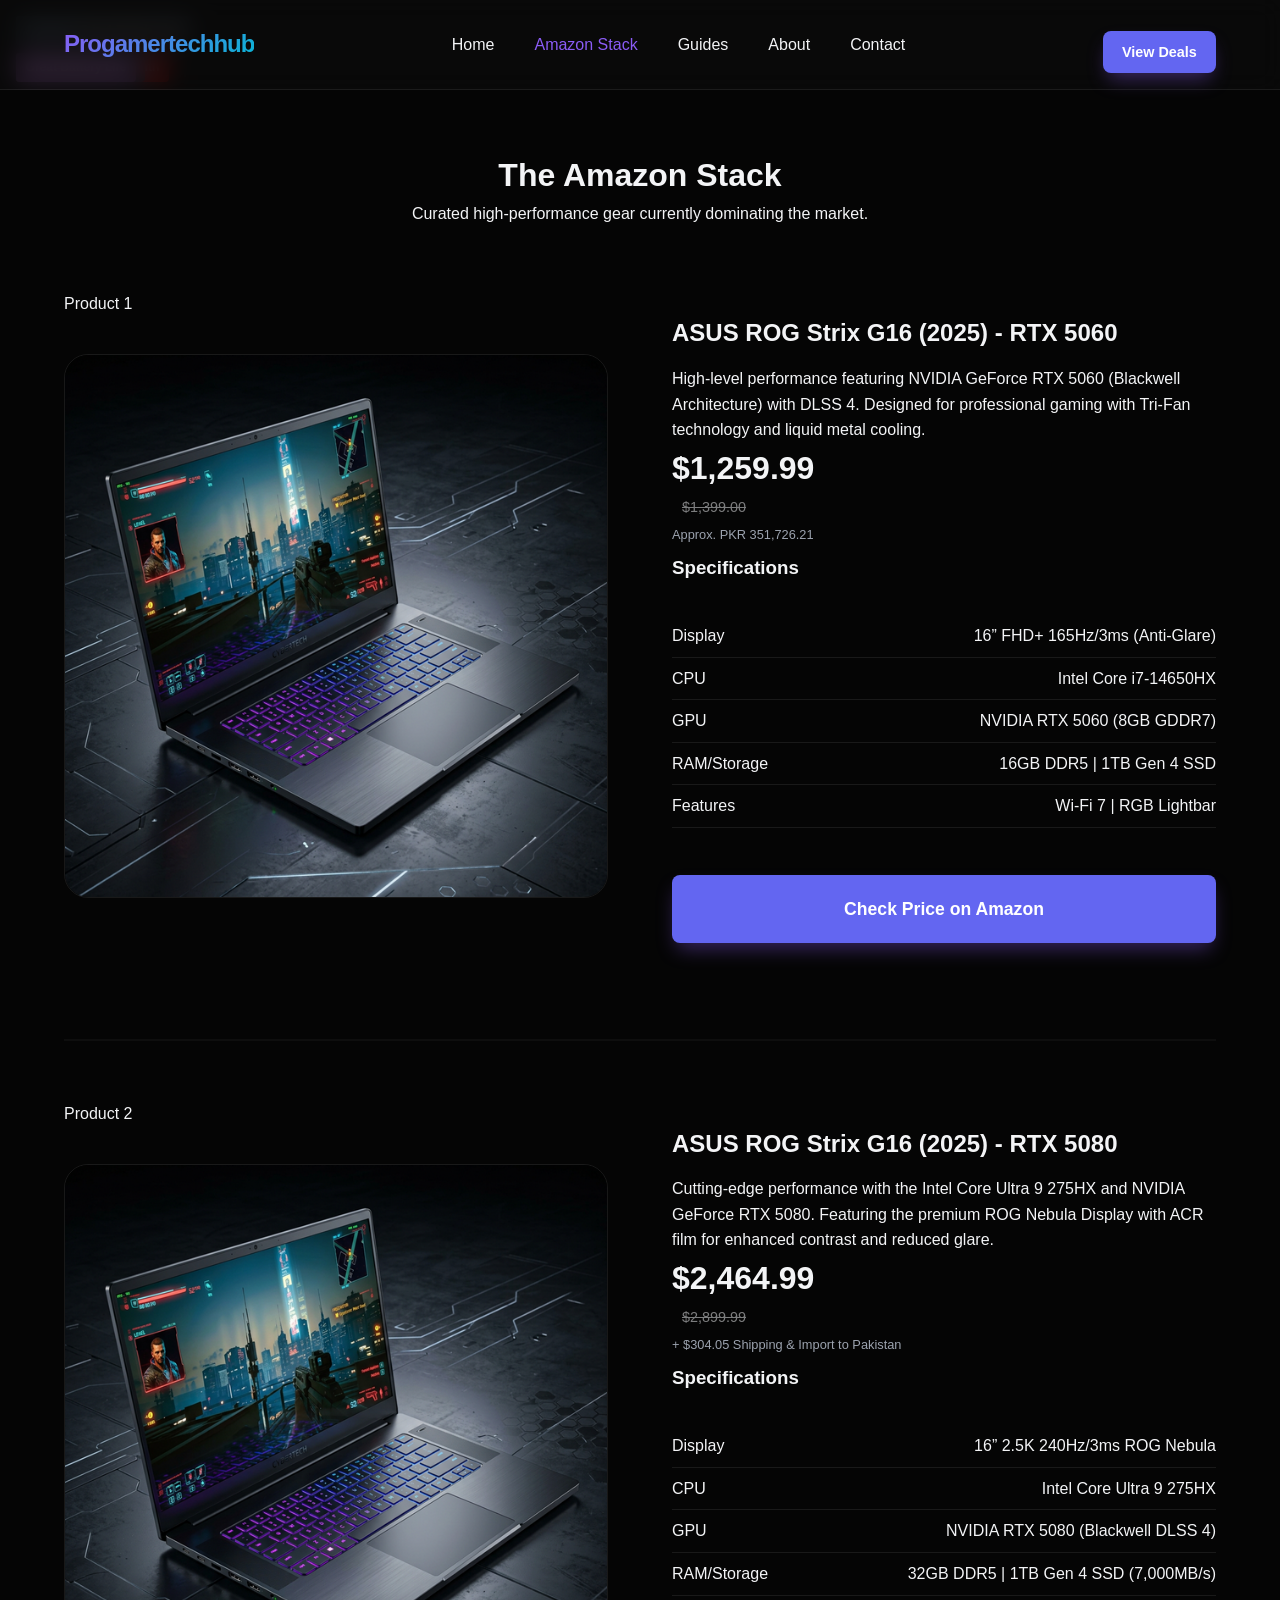
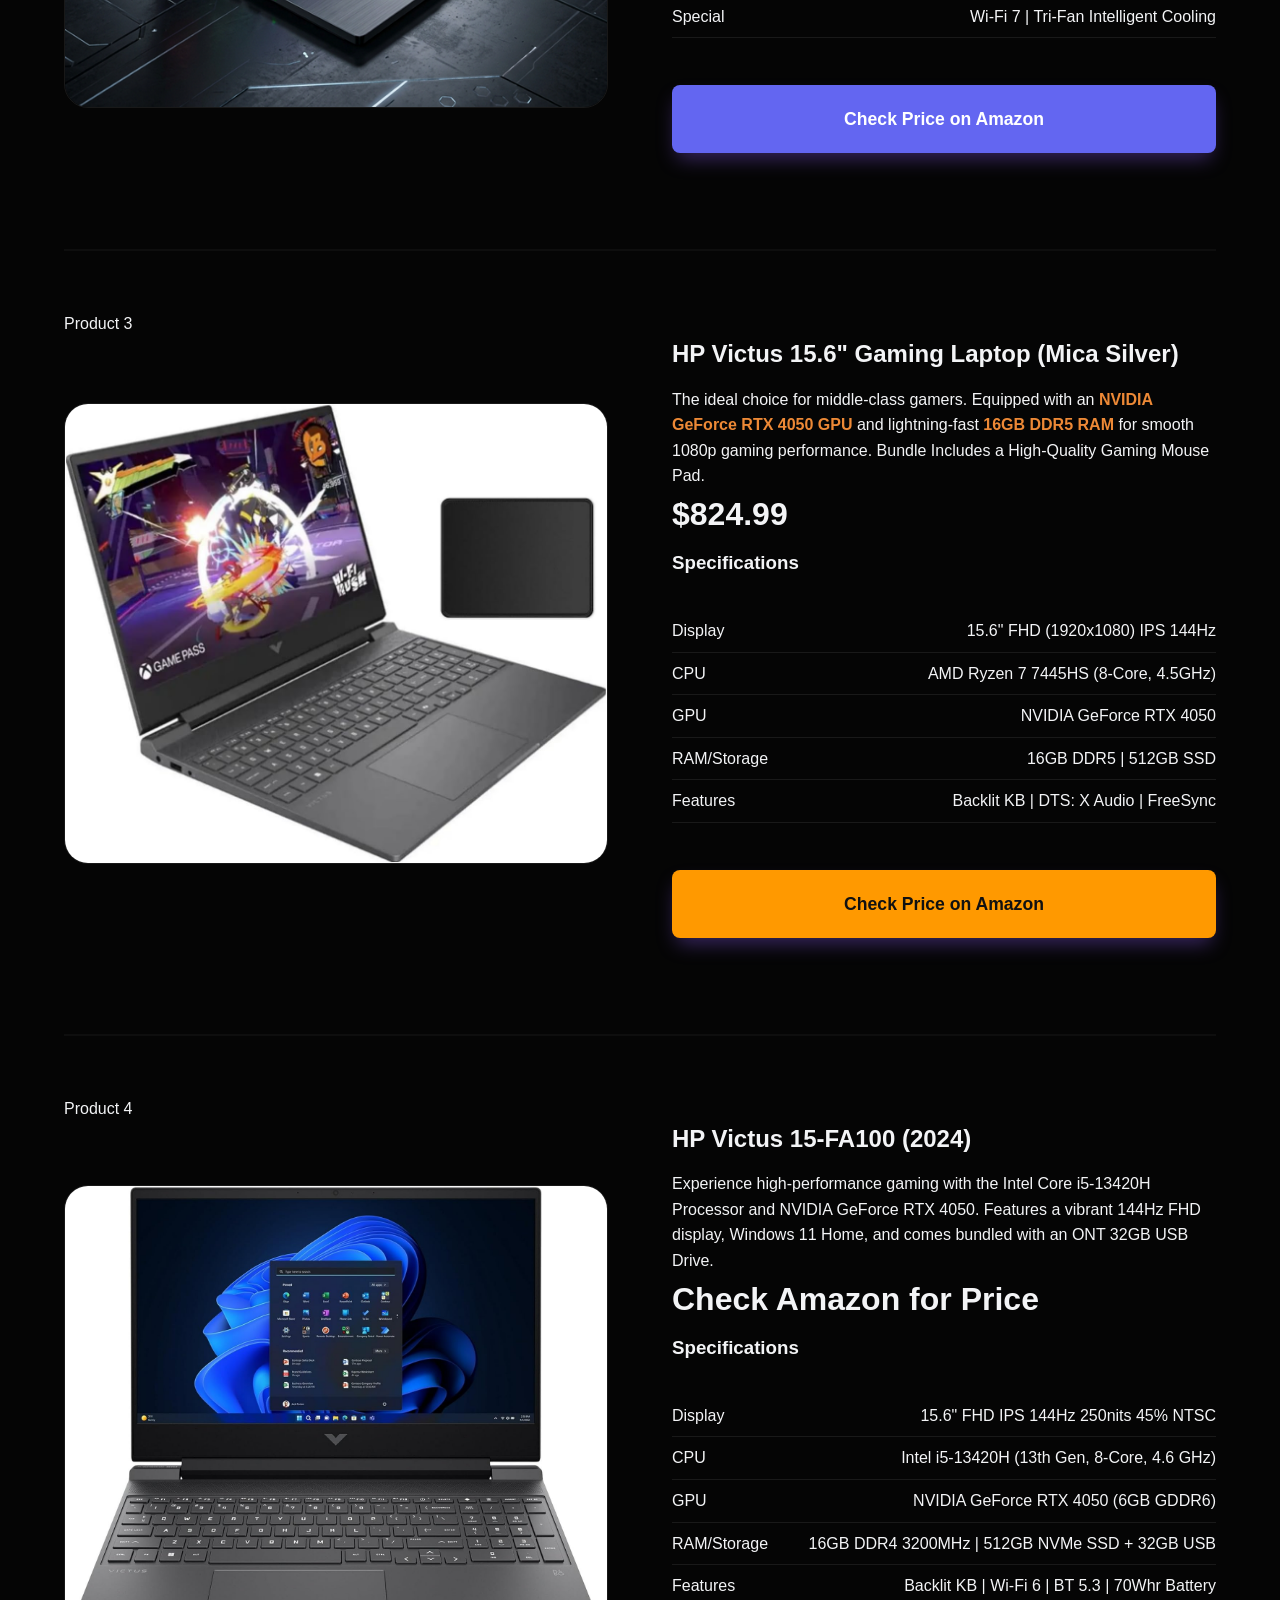
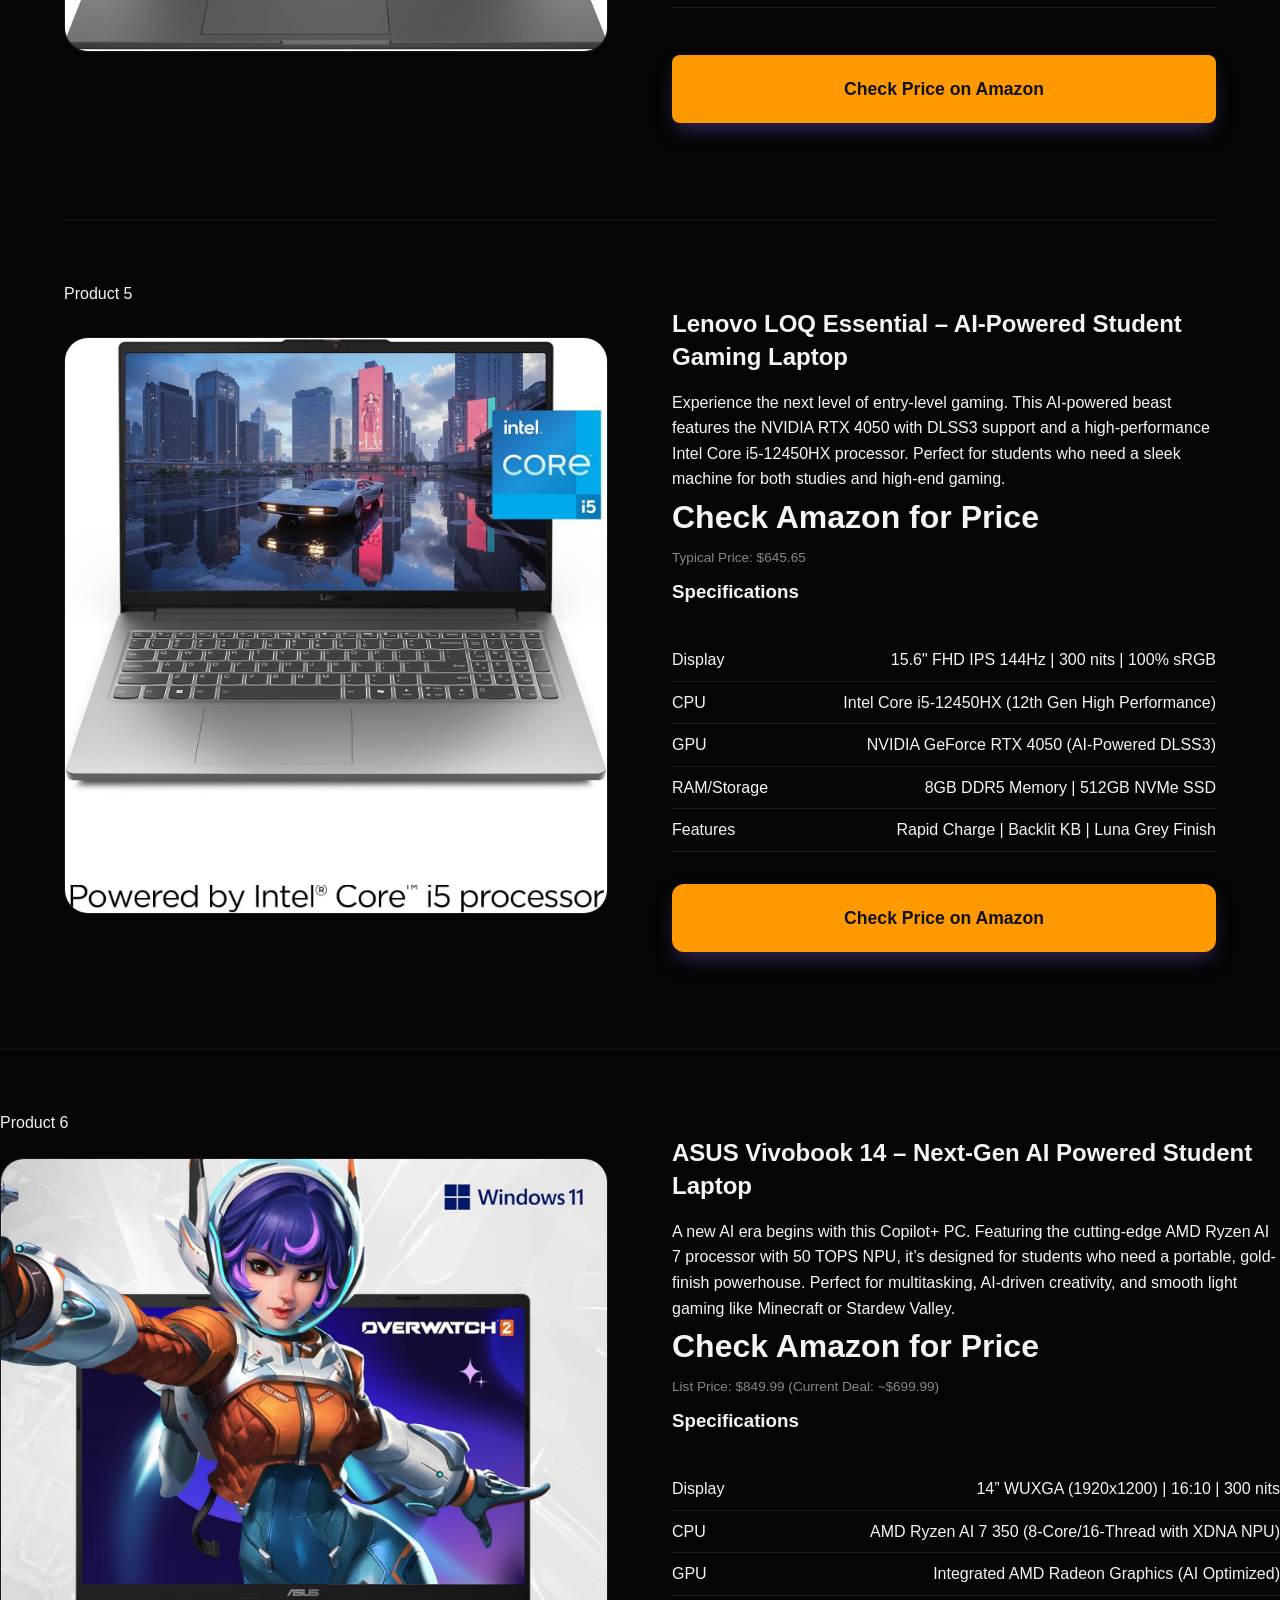
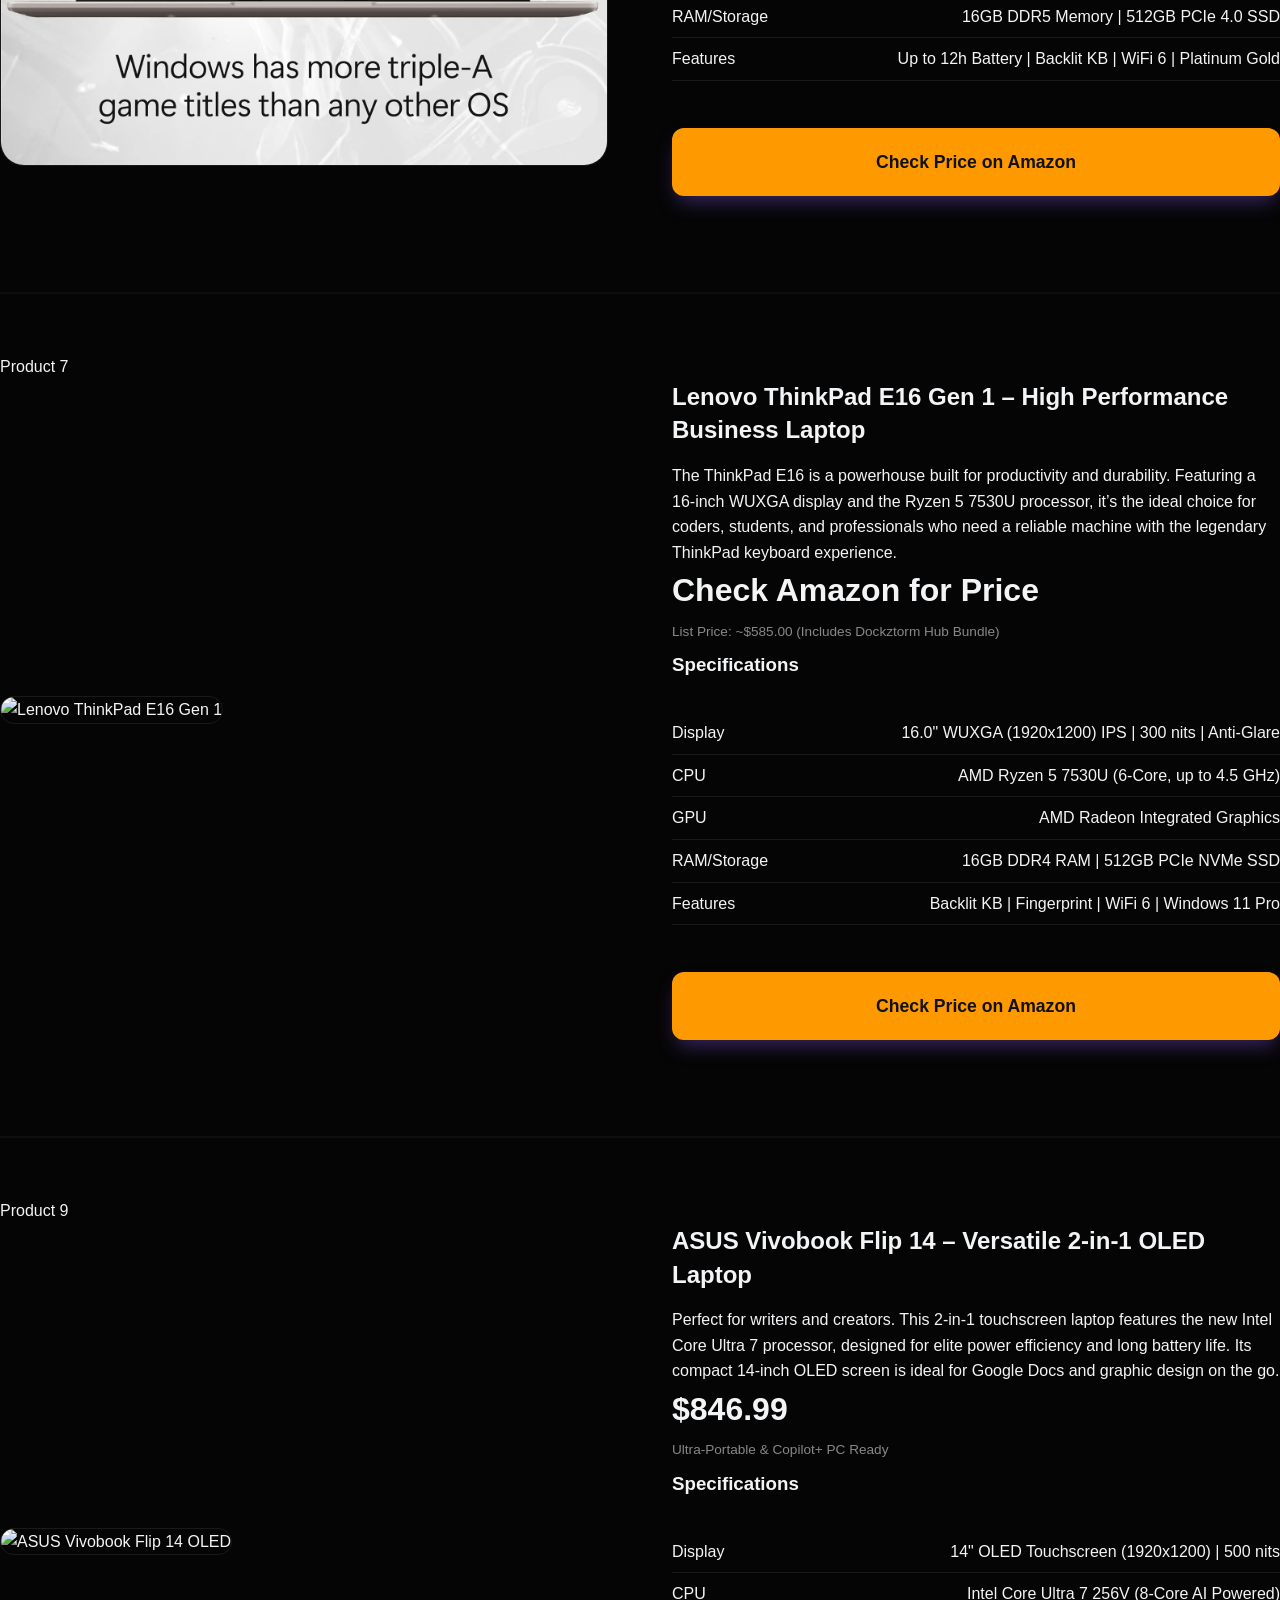
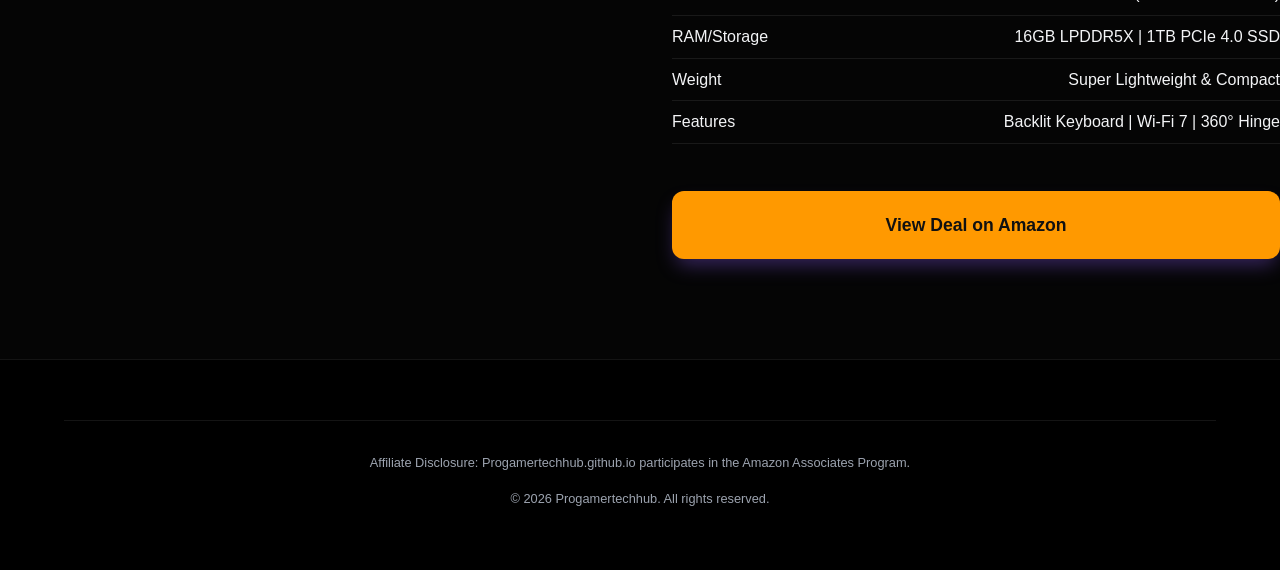
==== commit 2986332c: "Update amazon-stack.html" ====
--- a/amazon-stack.html
+++ b/amazon-stack.html
@@ -281,7 +281,46 @@
         </div>
     </div>
 </div>        
-            
+
+        <!-- Product 8 -->
+
+        <hr style="border: 0.5px solid #333; margin: 60px 0; opacity: 0.2;">
+
+<div class="product-label">Product 9</div>
+<div id="laptop-9" class="product-full">
+    <div class="product-visual">
+        <div class="amazon-badges">
+            <span class="amz-badge amz-choice">2-in-1 Touch</span>
+            <span class="amz-badge" style="background: #9b59b6; color: white;">Great Battery Life</span>
+        </div>
+        <img src="VivobookFlip14.jpg" alt="ASUS Vivobook Flip 14 OLED" style="width: 100%; border-radius: 24px; border: 1px solid var(--border);">
+    </div>
+    <div class="product-details">
+        <h2 class="amz-title">ASUS Vivobook Flip 14 – Versatile 2-in-1 OLED Laptop</h2>
+        <p class="product-description">
+            Perfect for writers and creators. This 2-in-1 touchscreen laptop features the new Intel Core Ultra 7 processor, designed for elite power efficiency and long battery life. Its compact 14-inch OLED screen is ideal for Google Docs and graphic design on the go.
+        </p>
+        <div class="amz-pricing">
+            <span class="price-current">$846.99</span>
+            <p style="font-size: 0.85rem; color: #888; margin-top: 4px;">Ultra-Portable & Copilot+ PC Ready</p>
+        </div>
+        
+        <h3>Specifications</h3>
+        <ul class="product-specs">
+            <li><span>Display</span> <span>14" OLED Touchscreen (1920x1200) | 500 nits</span></li>
+            <li><span>CPU</span> <span>Intel Core Ultra 7 256V (8-Core AI Powered)</span></li>
+            <li><span>RAM/Storage</span> <span>16GB LPDDR5X | 1TB PCIe 4.0 SSD</span></li>
+            <li><span>Weight</span> <span>Super Lightweight & Compact</span></li>
+            <li><span>Features</span> <span>Backlit Keyboard | Wi-Fi 7 | 360° Hinge</span></li>
+        </ul>
+
+        <div class="amz-actions">
+            <a href="https://amzn.to/3PK7SIv" target="_blank" class="cta-button" style="width: 100%; text-align: center; display: block; padding: 1.25rem; font-weight: bold; background-color: #ff9900; color: #111; text-decoration: none; border-radius: 12px;">View Deal on Amazon</a>        
+        </div>
+    </div>
+</div>
+
+        
     <footer>
         <div class="container">
             <div class="affiliate-disclosure">
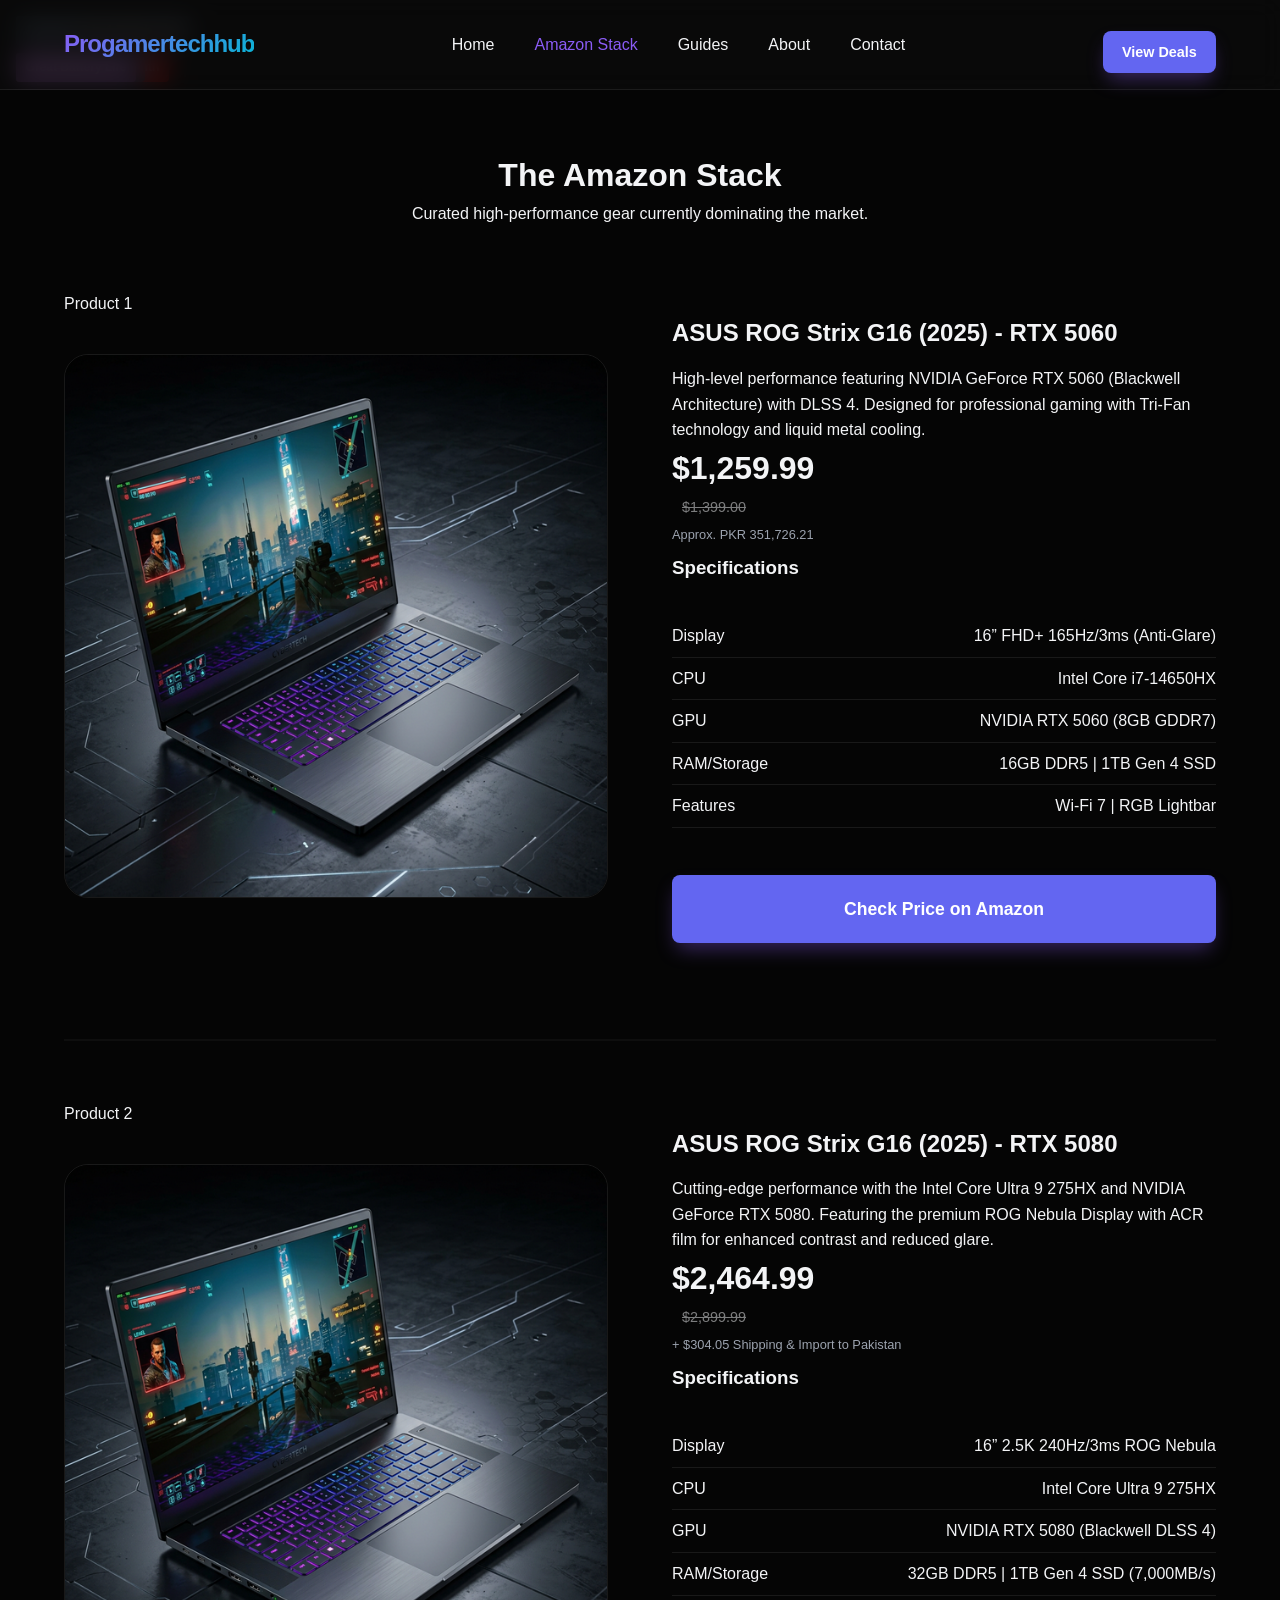
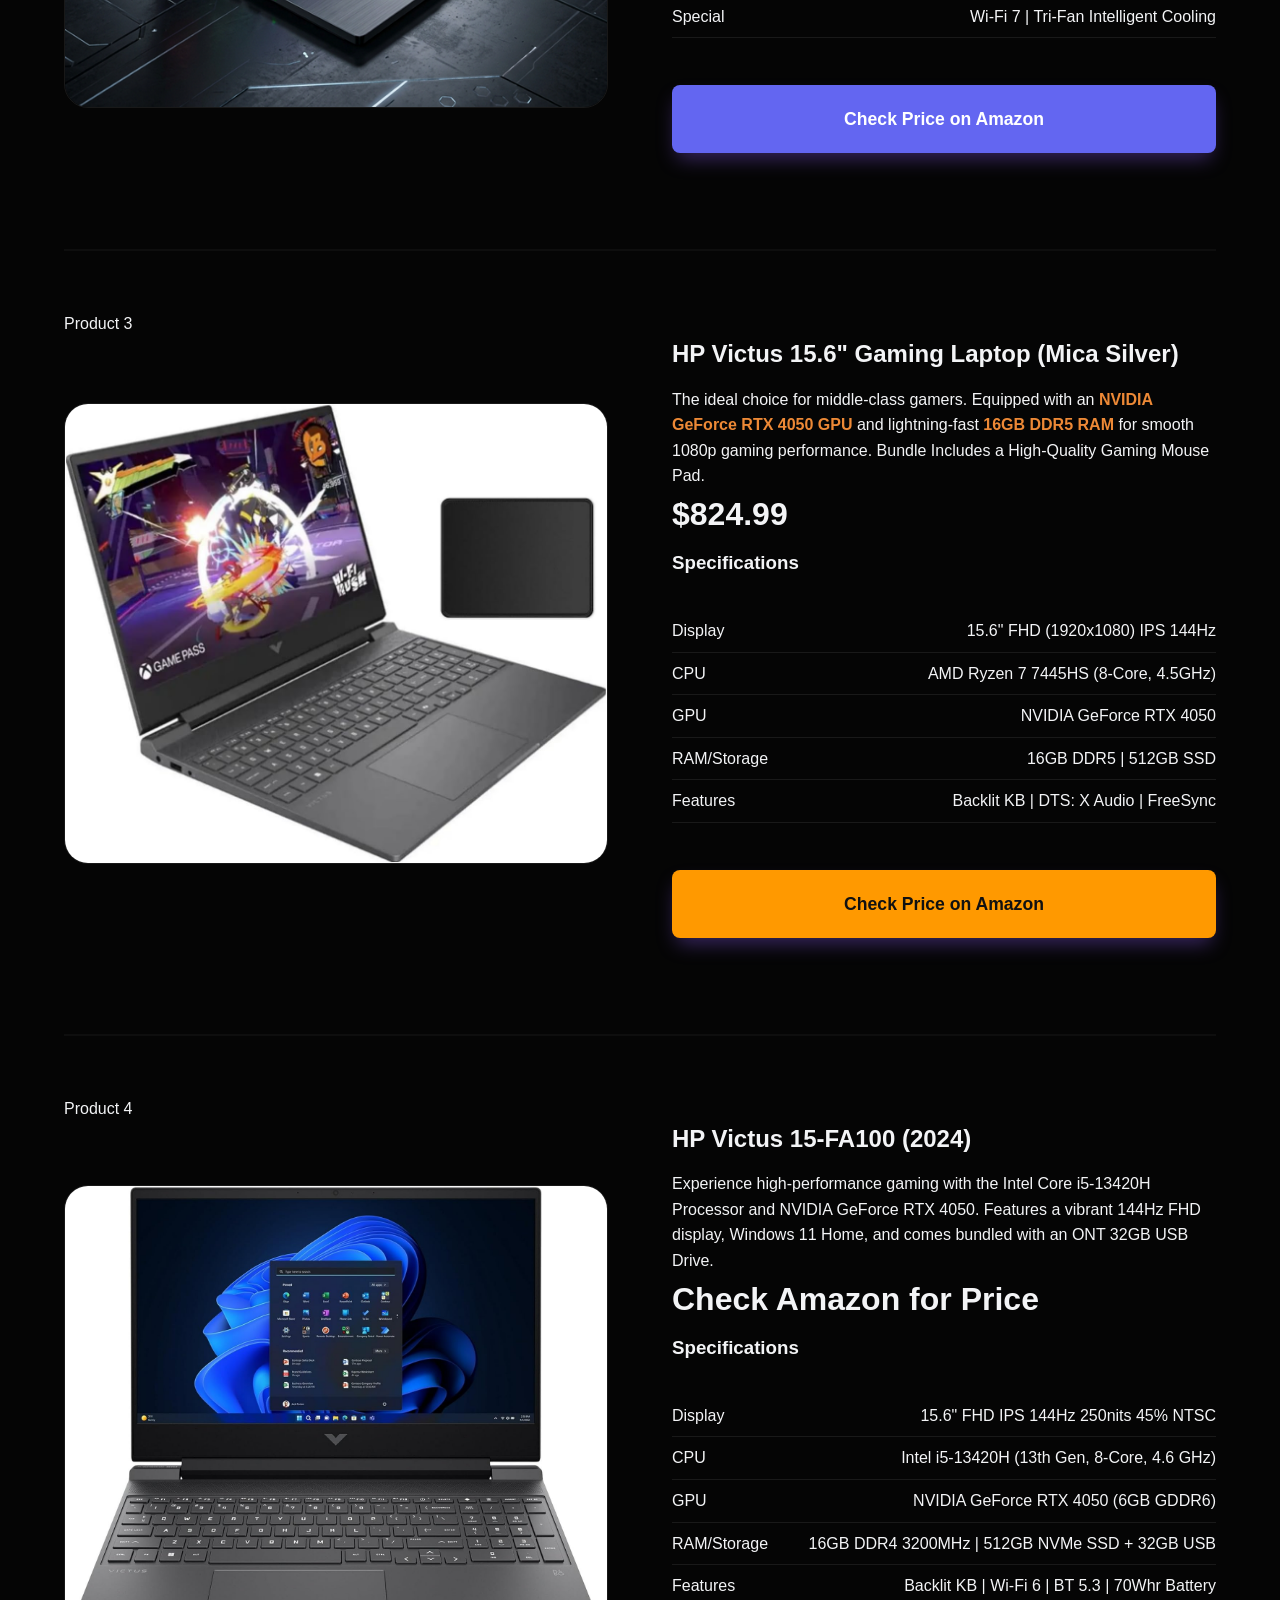
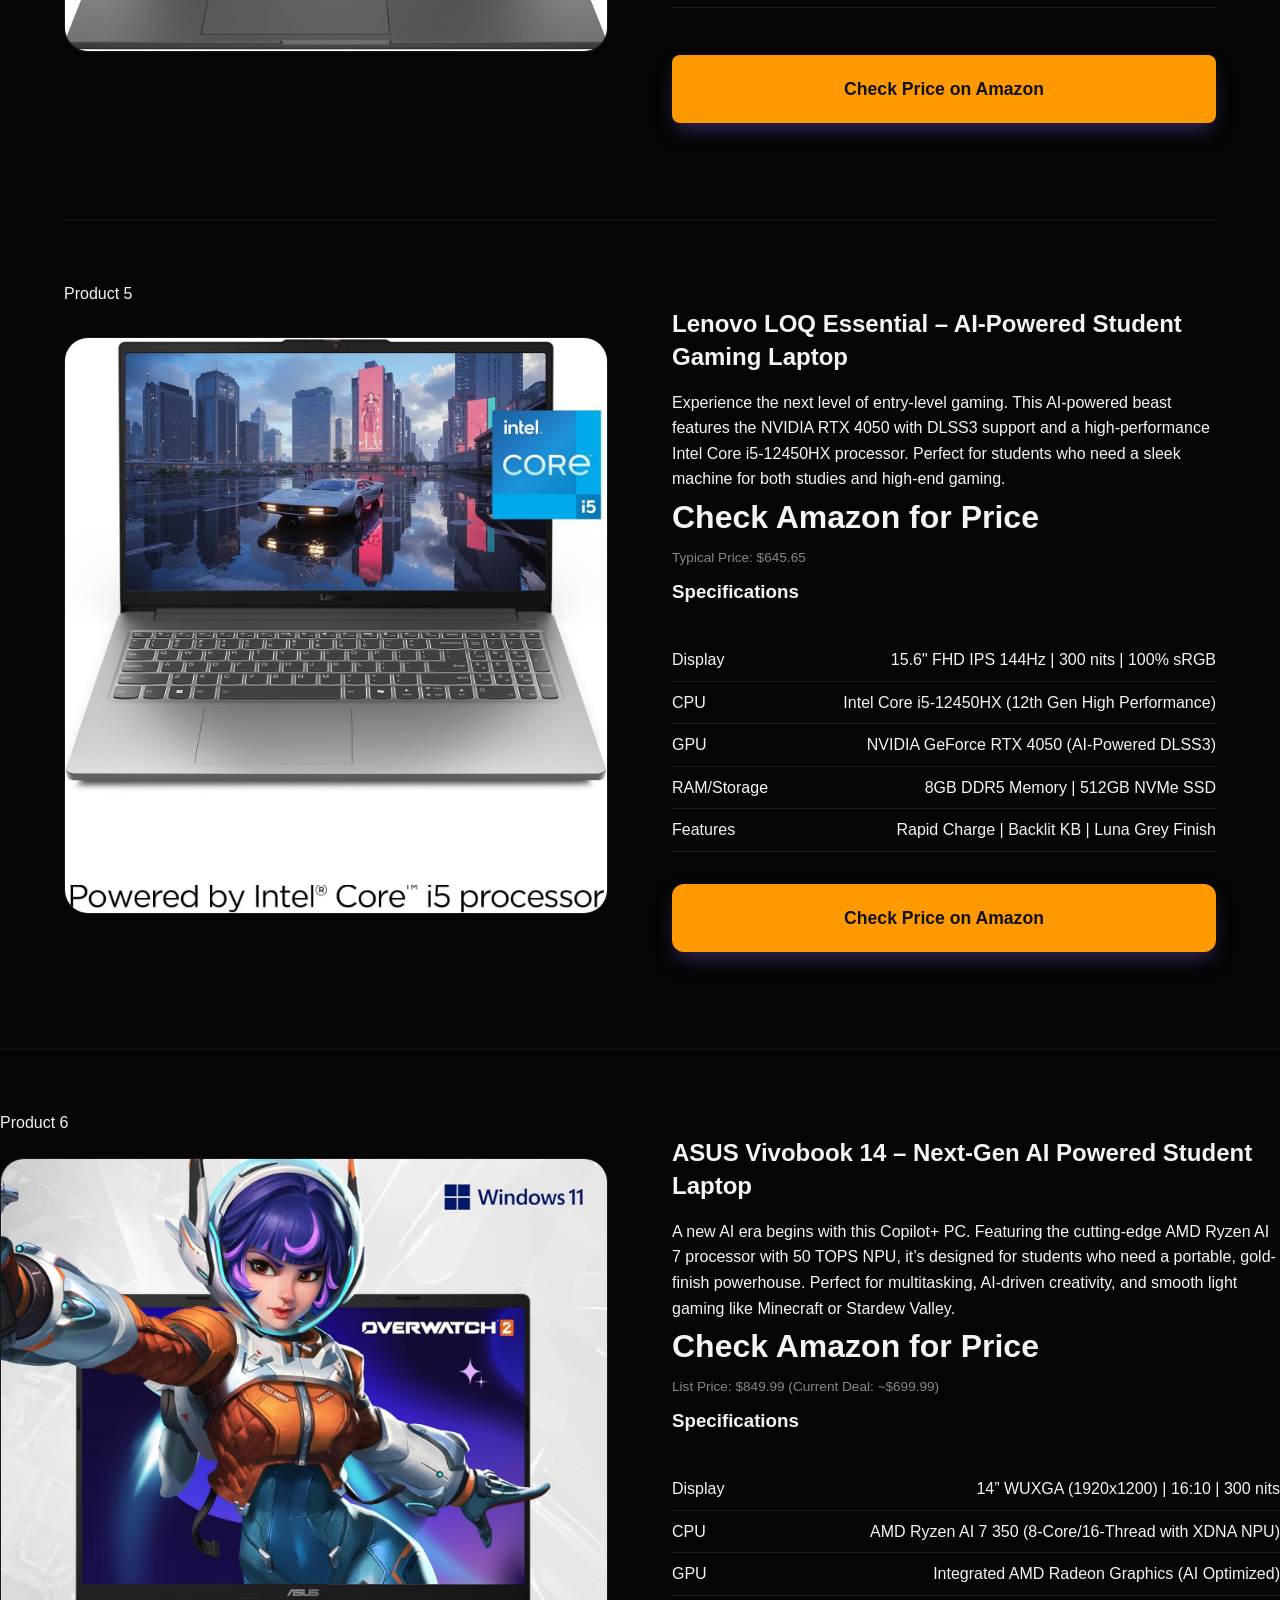
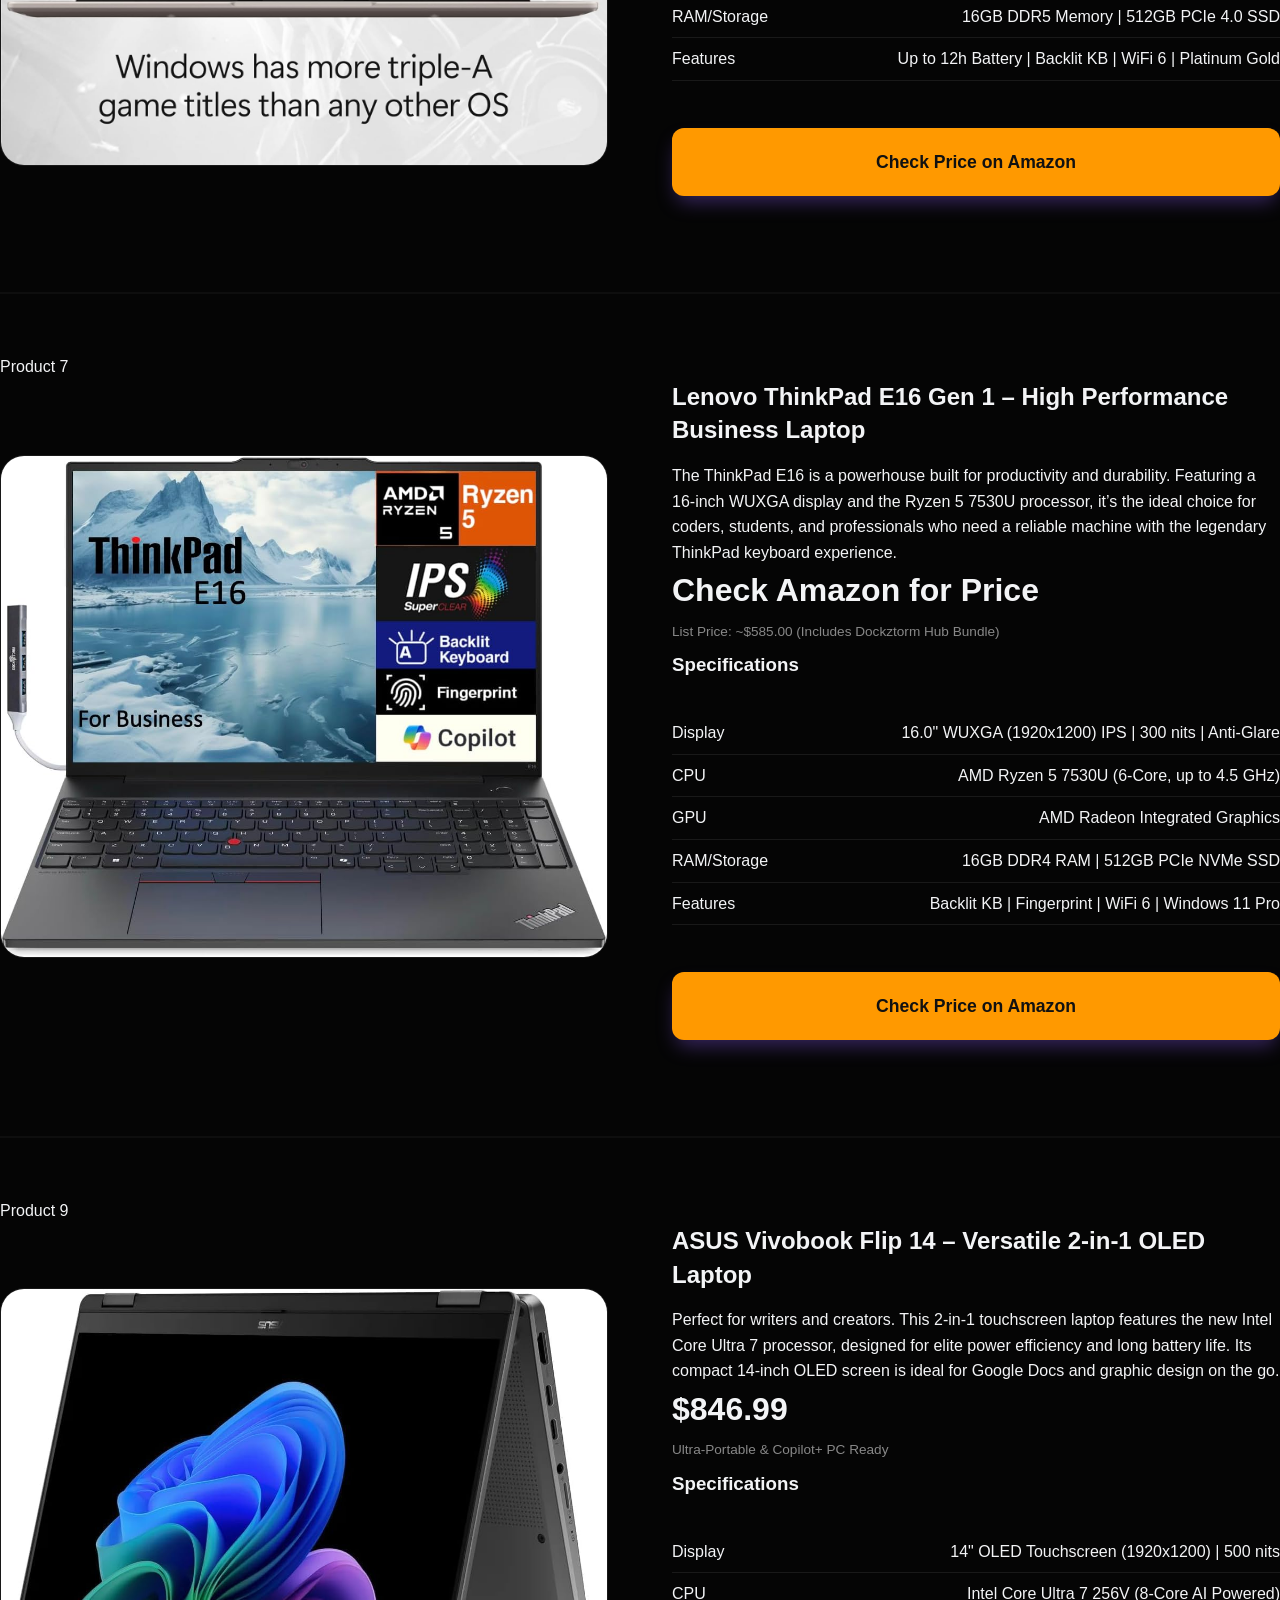
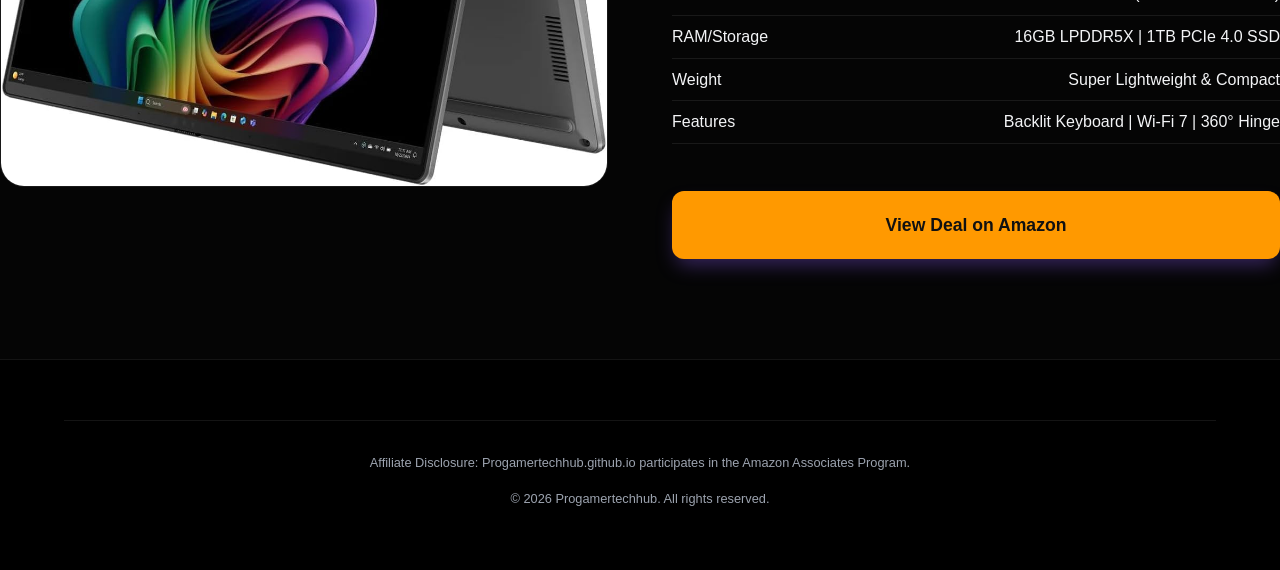
==== commit 3f362a9c: "Update amazon-stack.html" ====
--- a/amazon-stack.html
+++ b/amazon-stack.html
@@ -255,7 +255,7 @@
             <span class="amz-badge amz-choice">Amazon's Choice</span>
             <span class="amz-badge" style="background: #2c3e50; color: white;">Business & Coding</span>
         </div>
-        <img src="ThinkPadE16.jpg" alt="Lenovo ThinkPad E16 Gen 1" style="width: 100%; border-radius: 24px; border: 1px solid var(--border);">
+        <img src="Product7.jpg" alt="Lenovo ThinkPad E16 Gen 1" style="width: 100%; border-radius: 24px; border: 1px solid var(--border);">
     </div>
     <div class="product-details">
         <h2 class="amz-title">Lenovo ThinkPad E16 Gen 1 – High Performance Business Laptop</h2>
@@ -293,7 +293,7 @@
             <span class="amz-badge amz-choice">2-in-1 Touch</span>
             <span class="amz-badge" style="background: #9b59b6; color: white;">Great Battery Life</span>
         </div>
-        <img src="VivobookFlip14.jpg" alt="ASUS Vivobook Flip 14 OLED" style="width: 100%; border-radius: 24px; border: 1px solid var(--border);">
+        <img src="Product8.jpg" alt="ASUS Vivobook Flip 14 OLED" style="width: 100%; border-radius: 24px; border: 1px solid var(--border);">
     </div>
     <div class="product-details">
         <h2 class="amz-title">ASUS Vivobook Flip 14 – Versatile 2-in-1 OLED Laptop</h2>
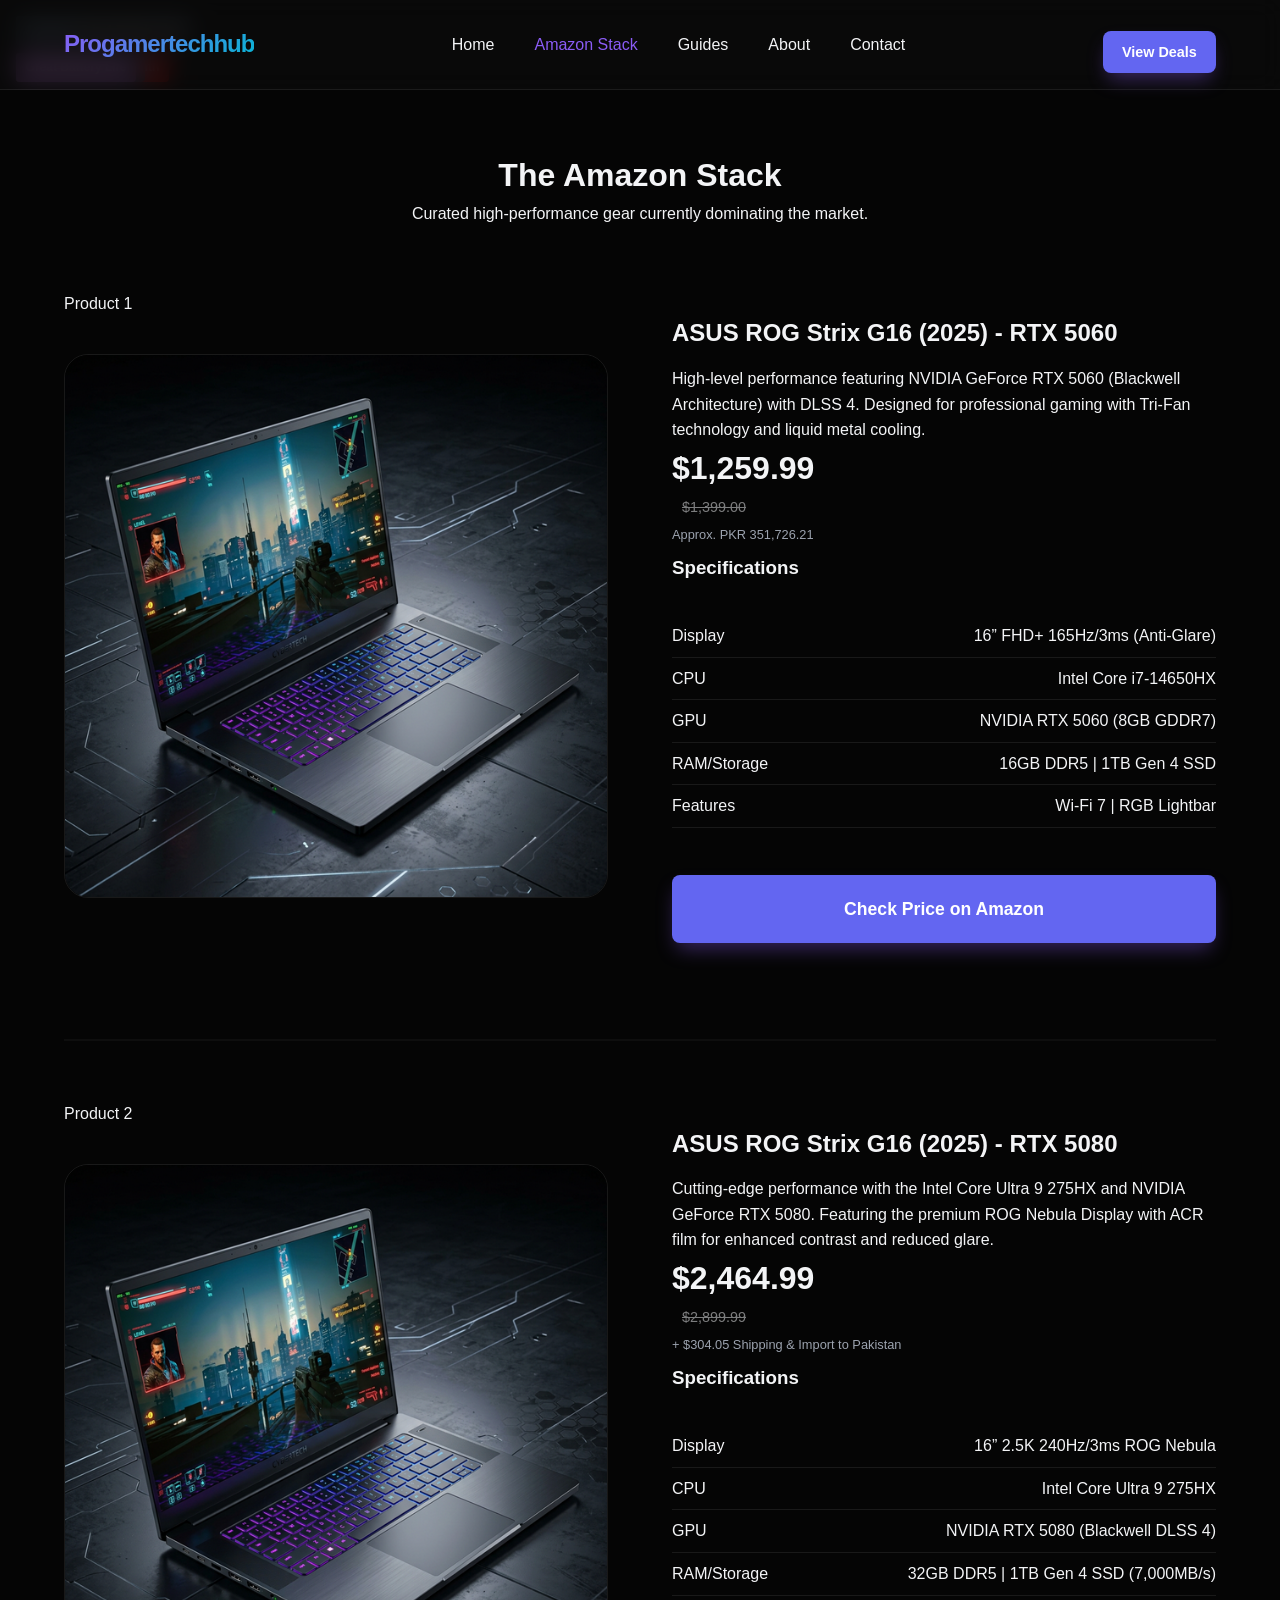
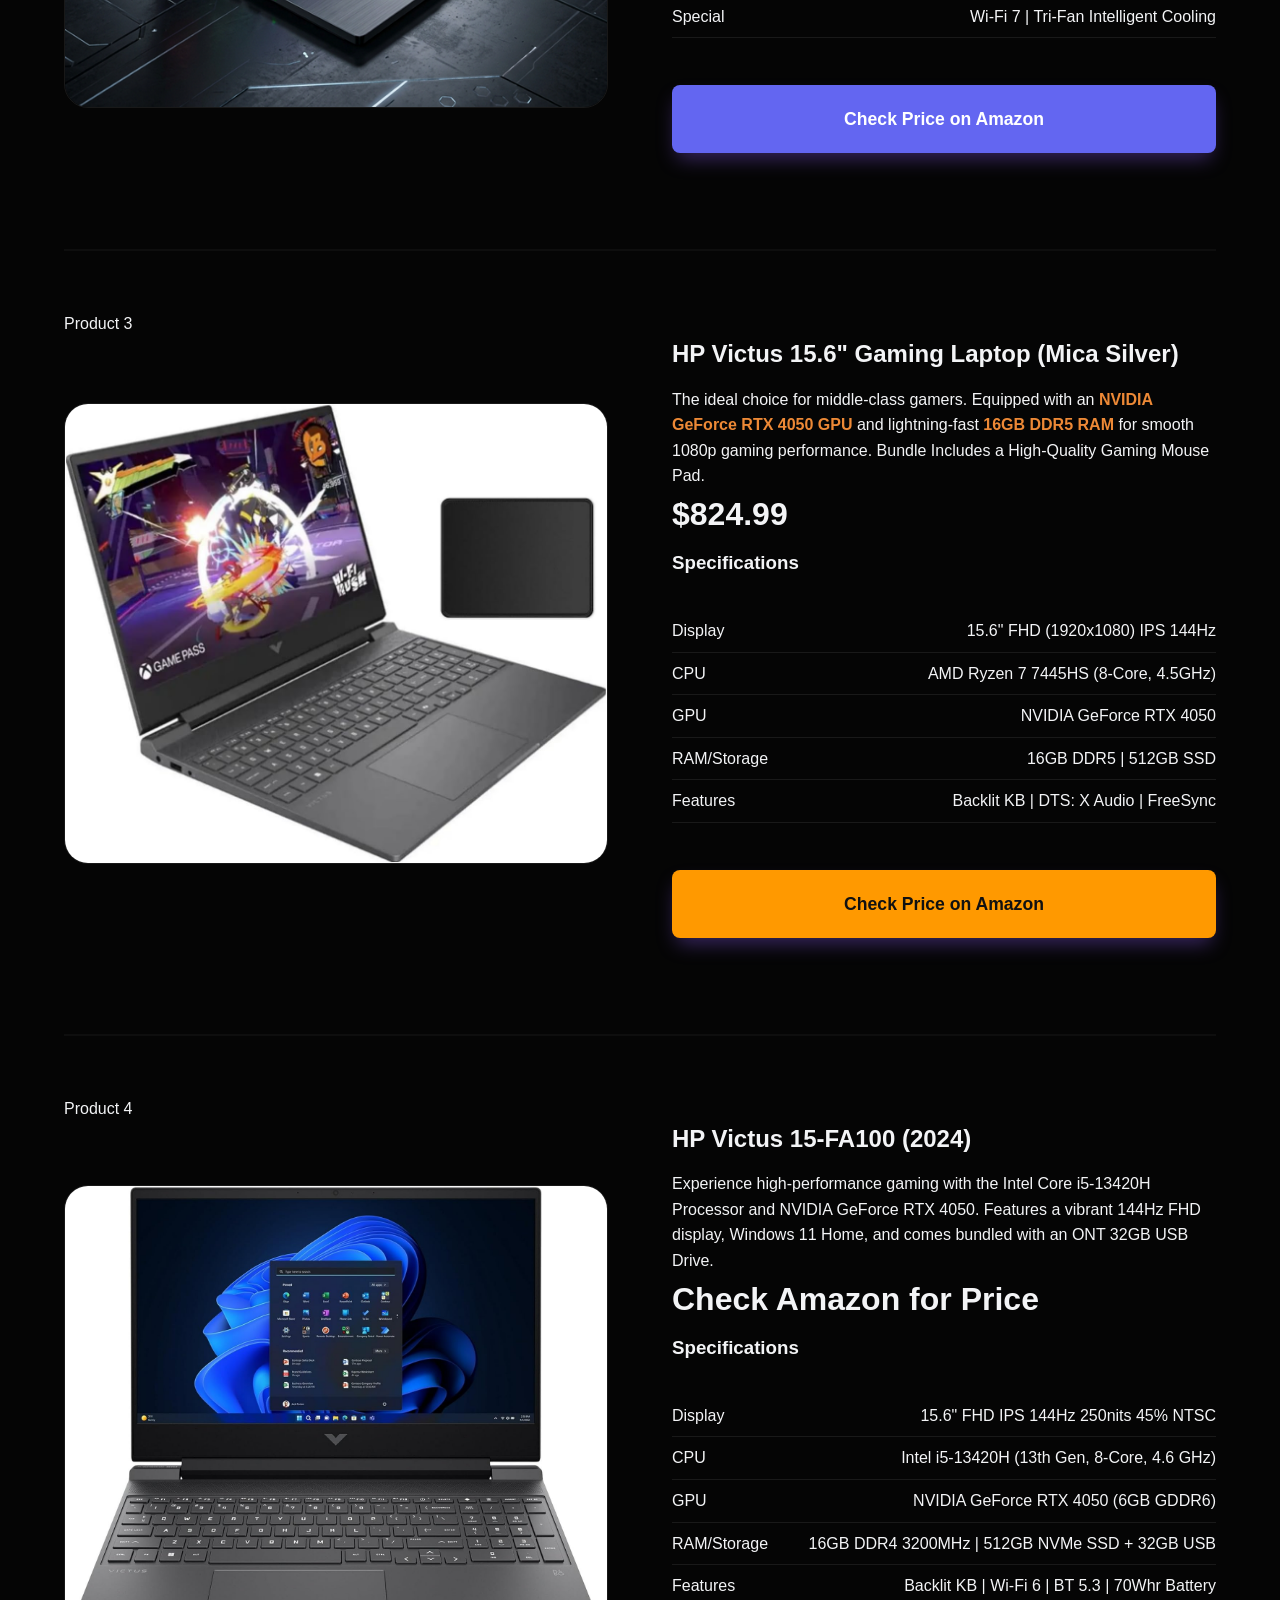
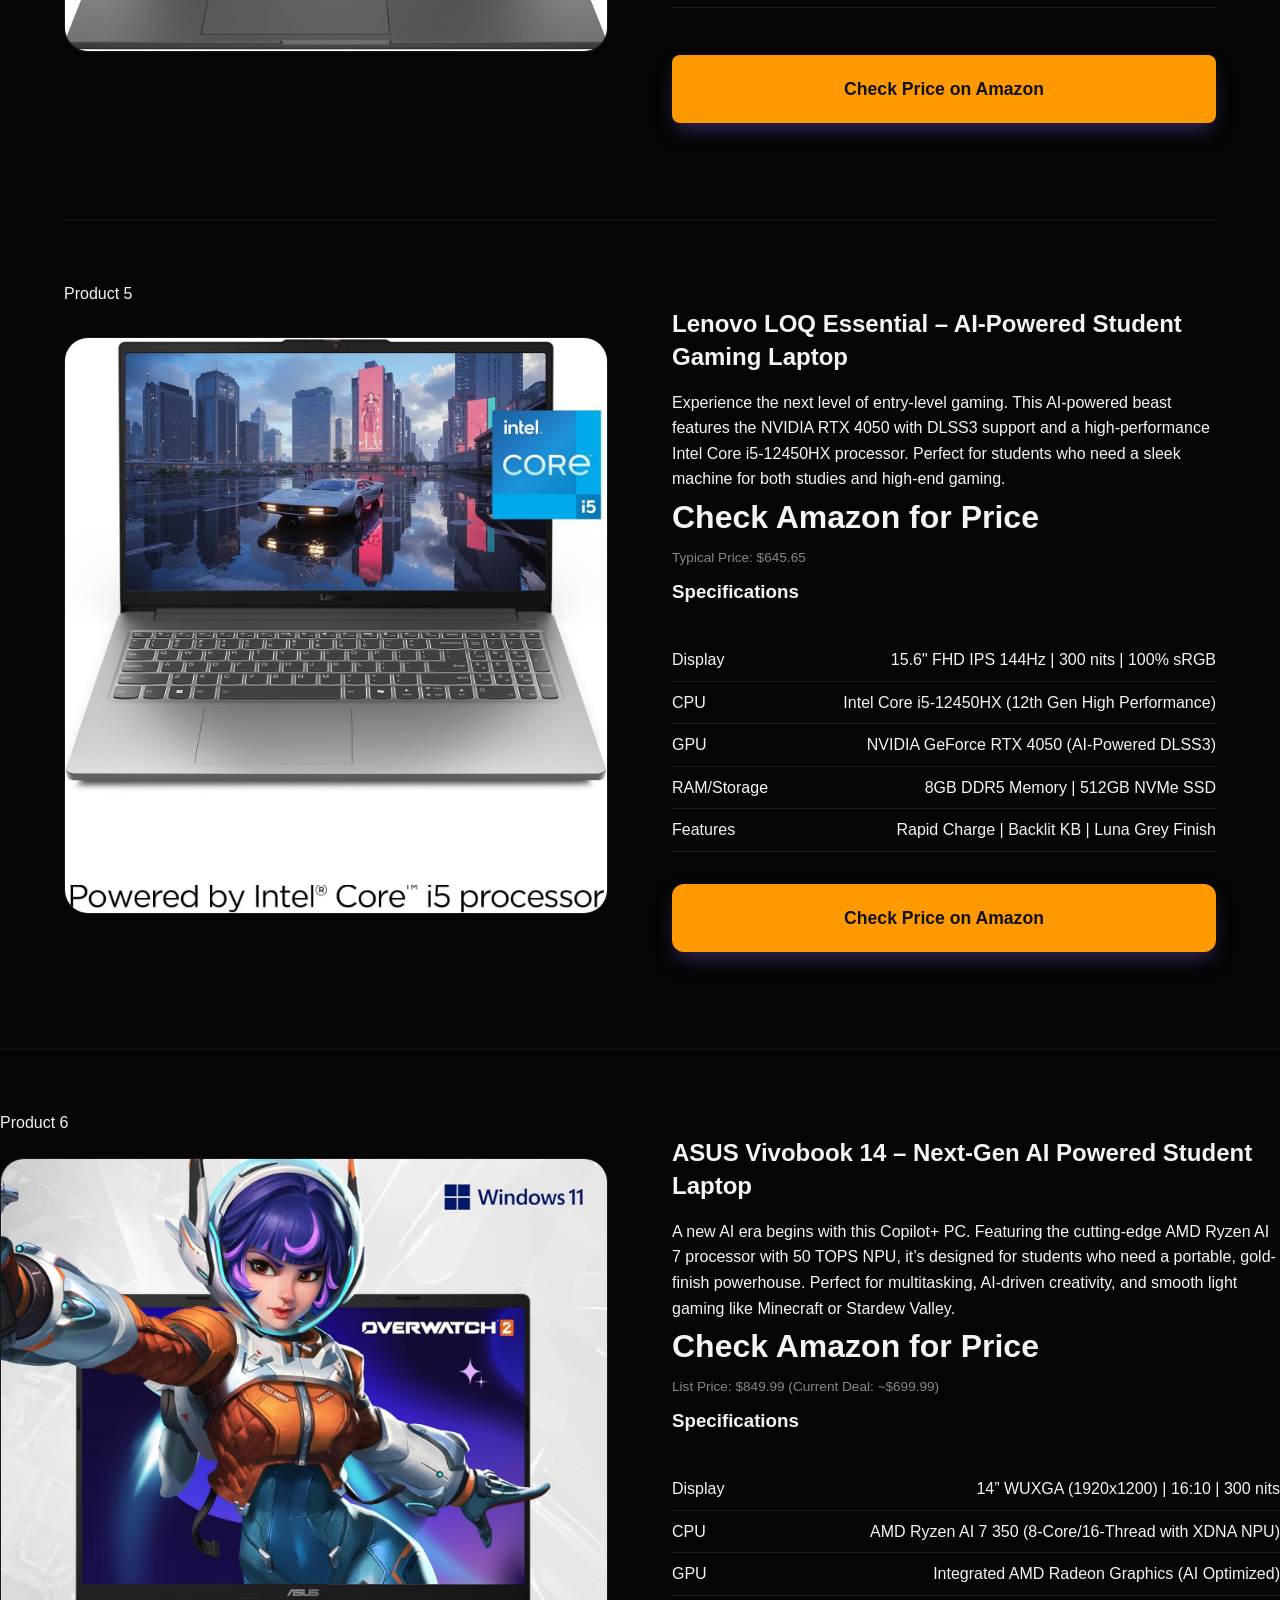
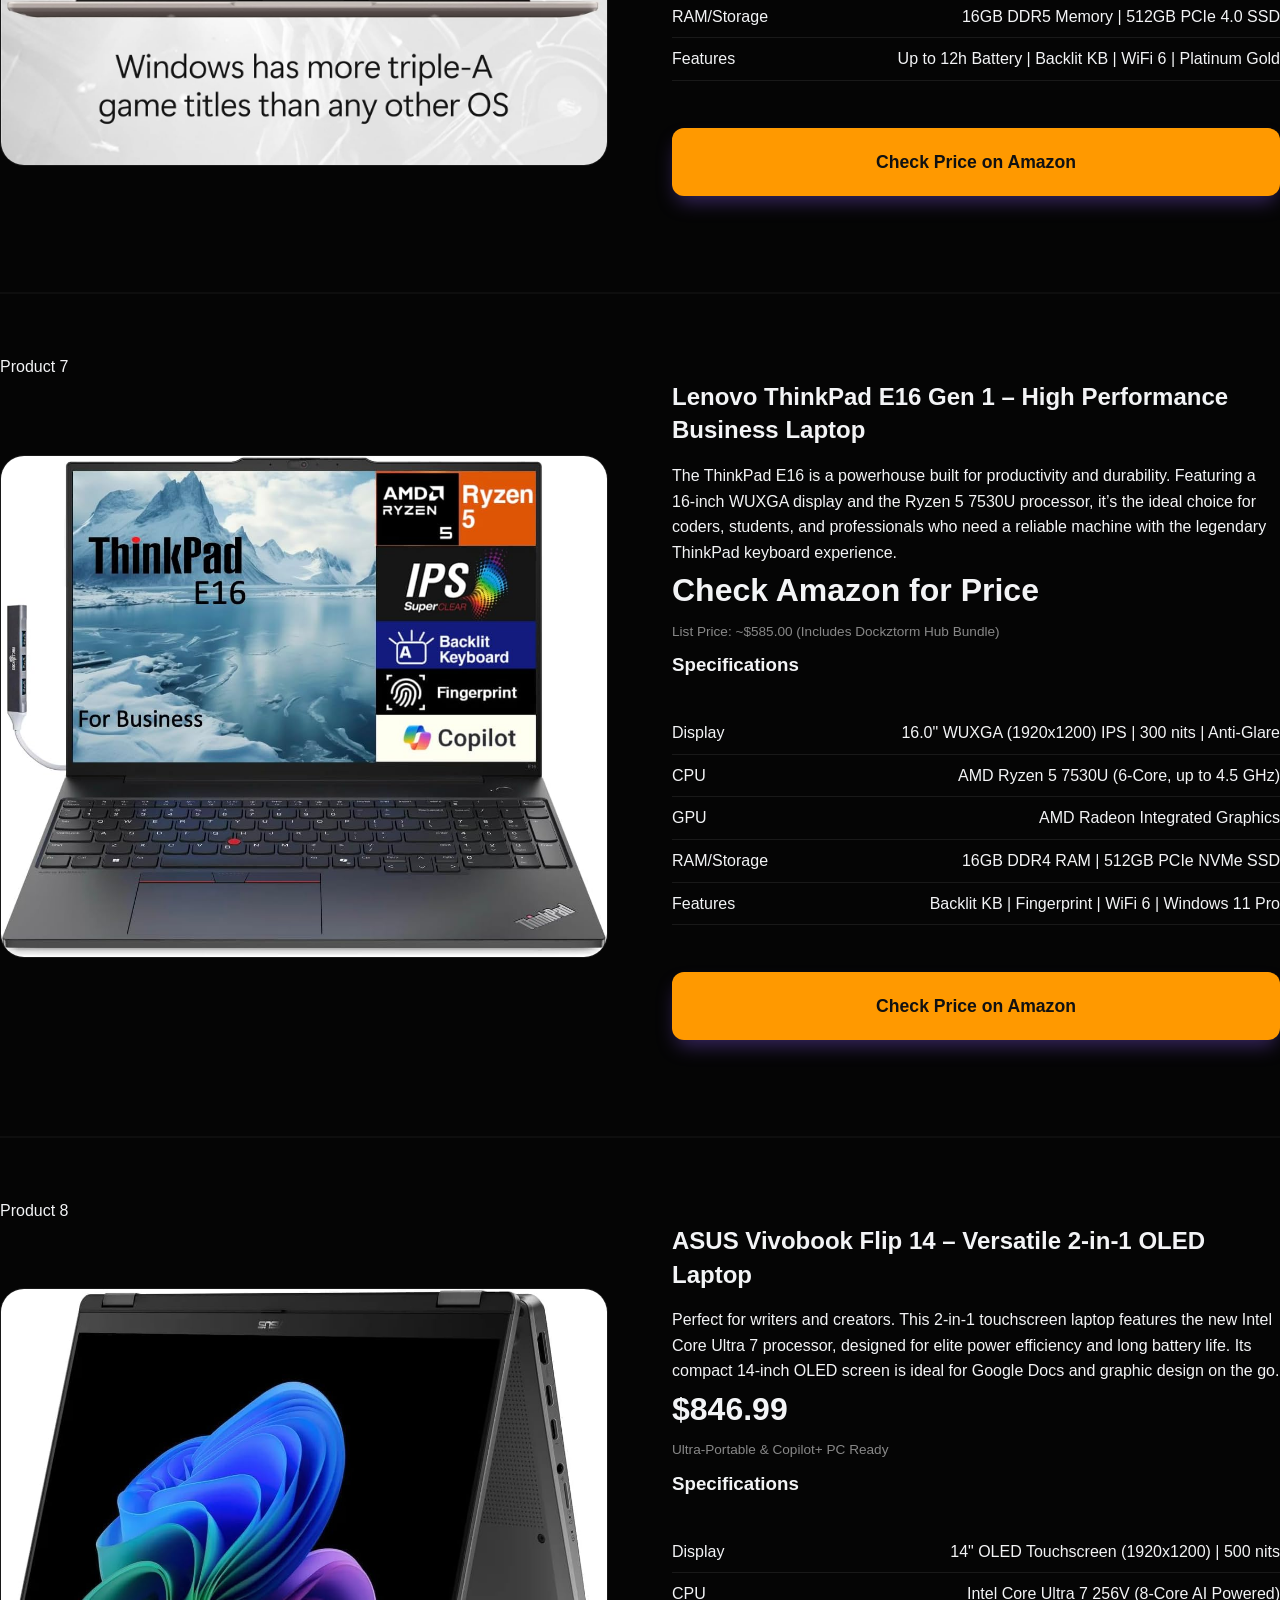
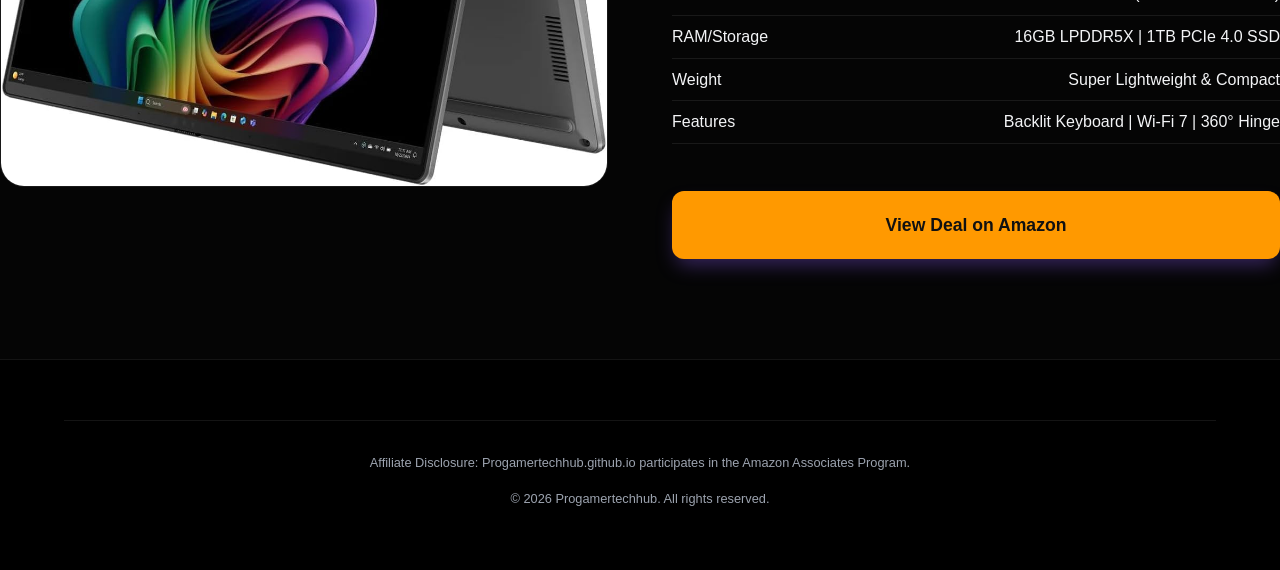
==== commit 27b8e7f8: "Update amazon-stack.html" ====
--- a/amazon-stack.html
+++ b/amazon-stack.html
@@ -286,7 +286,7 @@
 
         <hr style="border: 0.5px solid #333; margin: 60px 0; opacity: 0.2;">
 
-<div class="product-label">Product 9</div>
+<div class="product-label">Product 8</div>
 <div id="laptop-9" class="product-full">
     <div class="product-visual">
         <div class="amazon-badges">
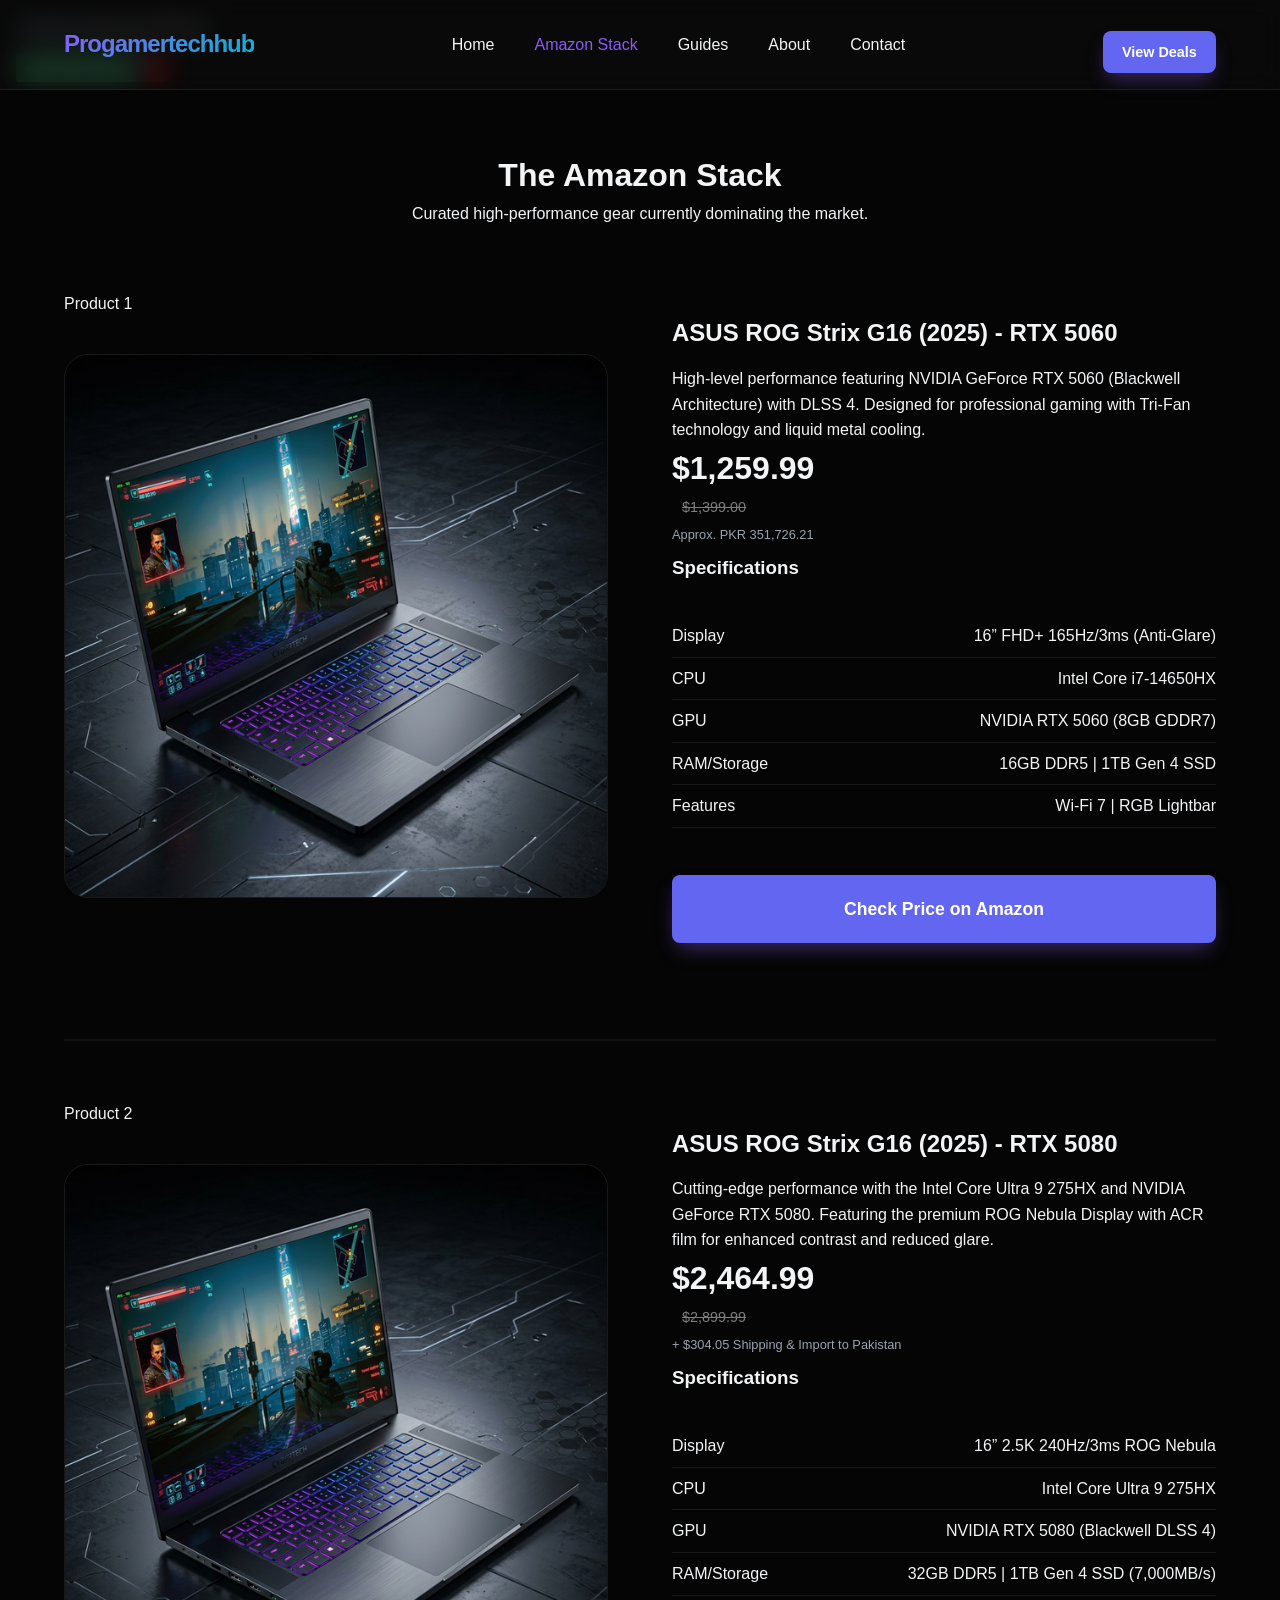
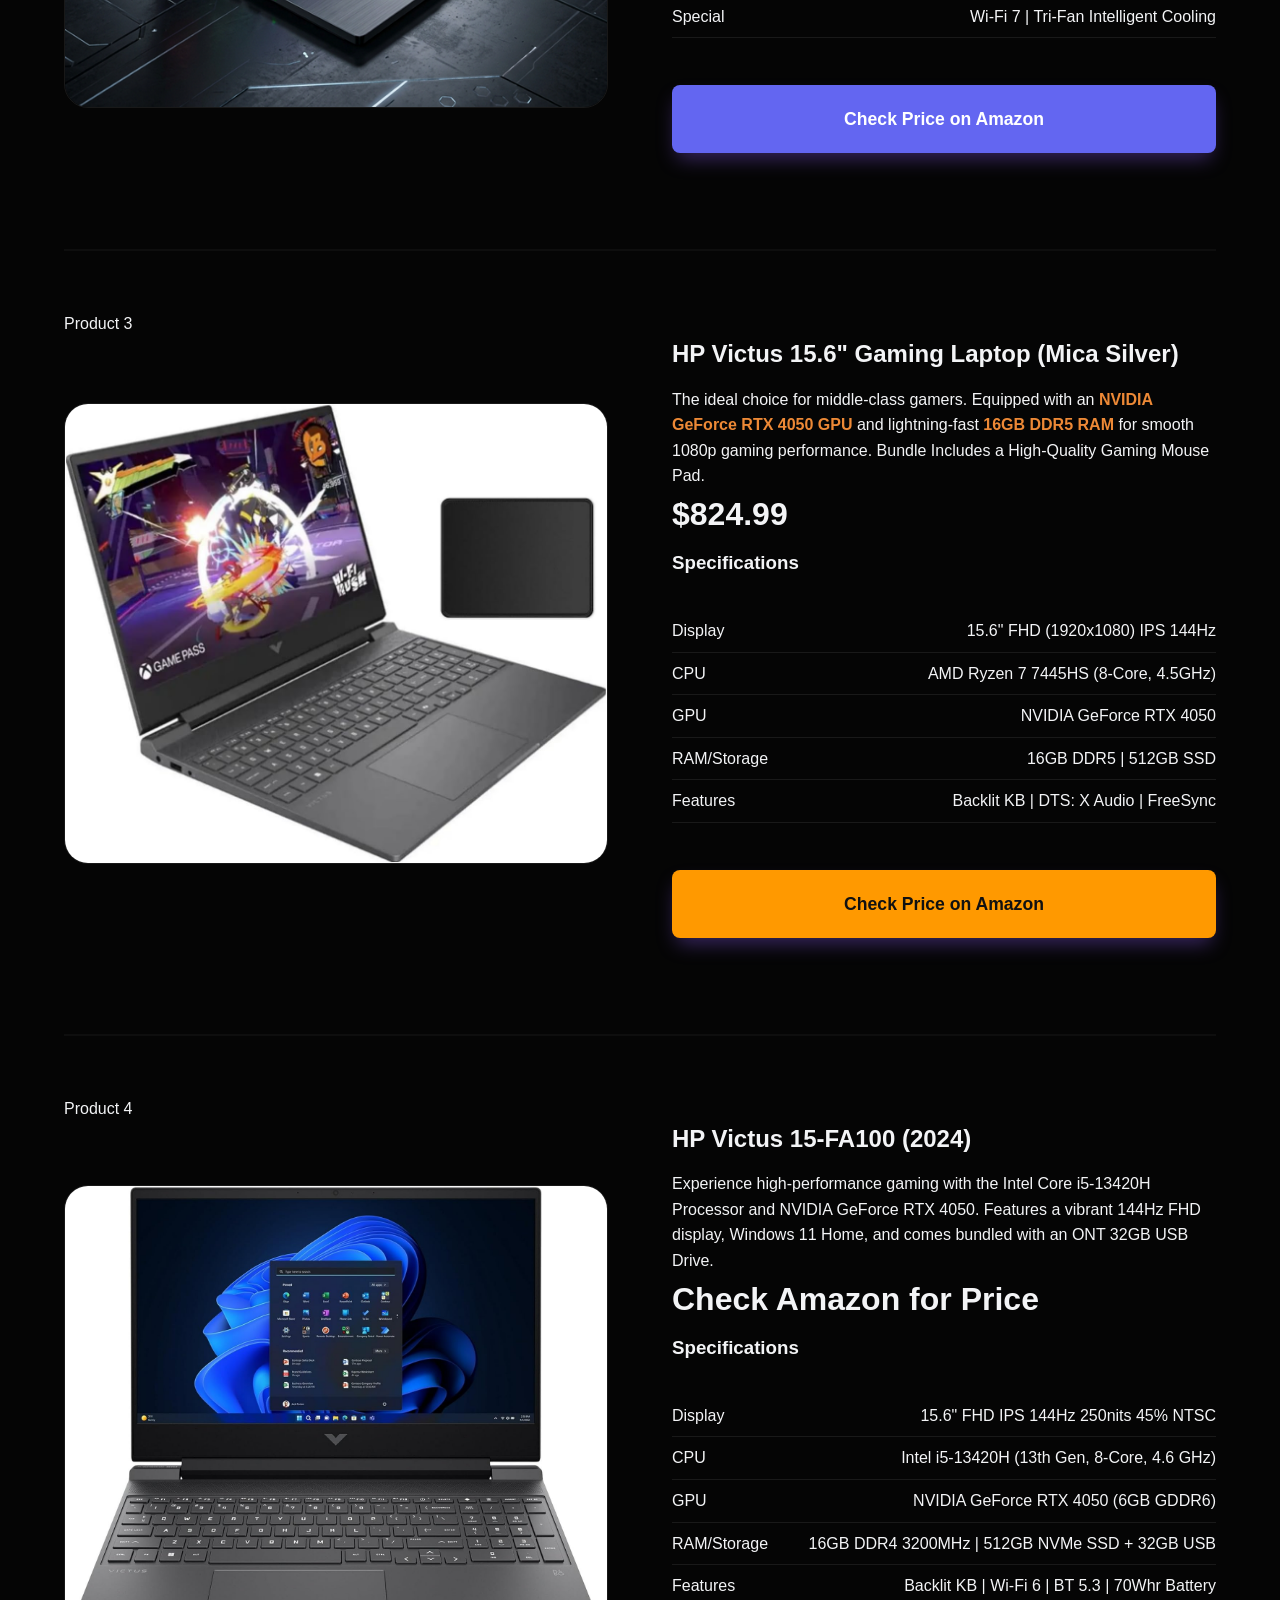
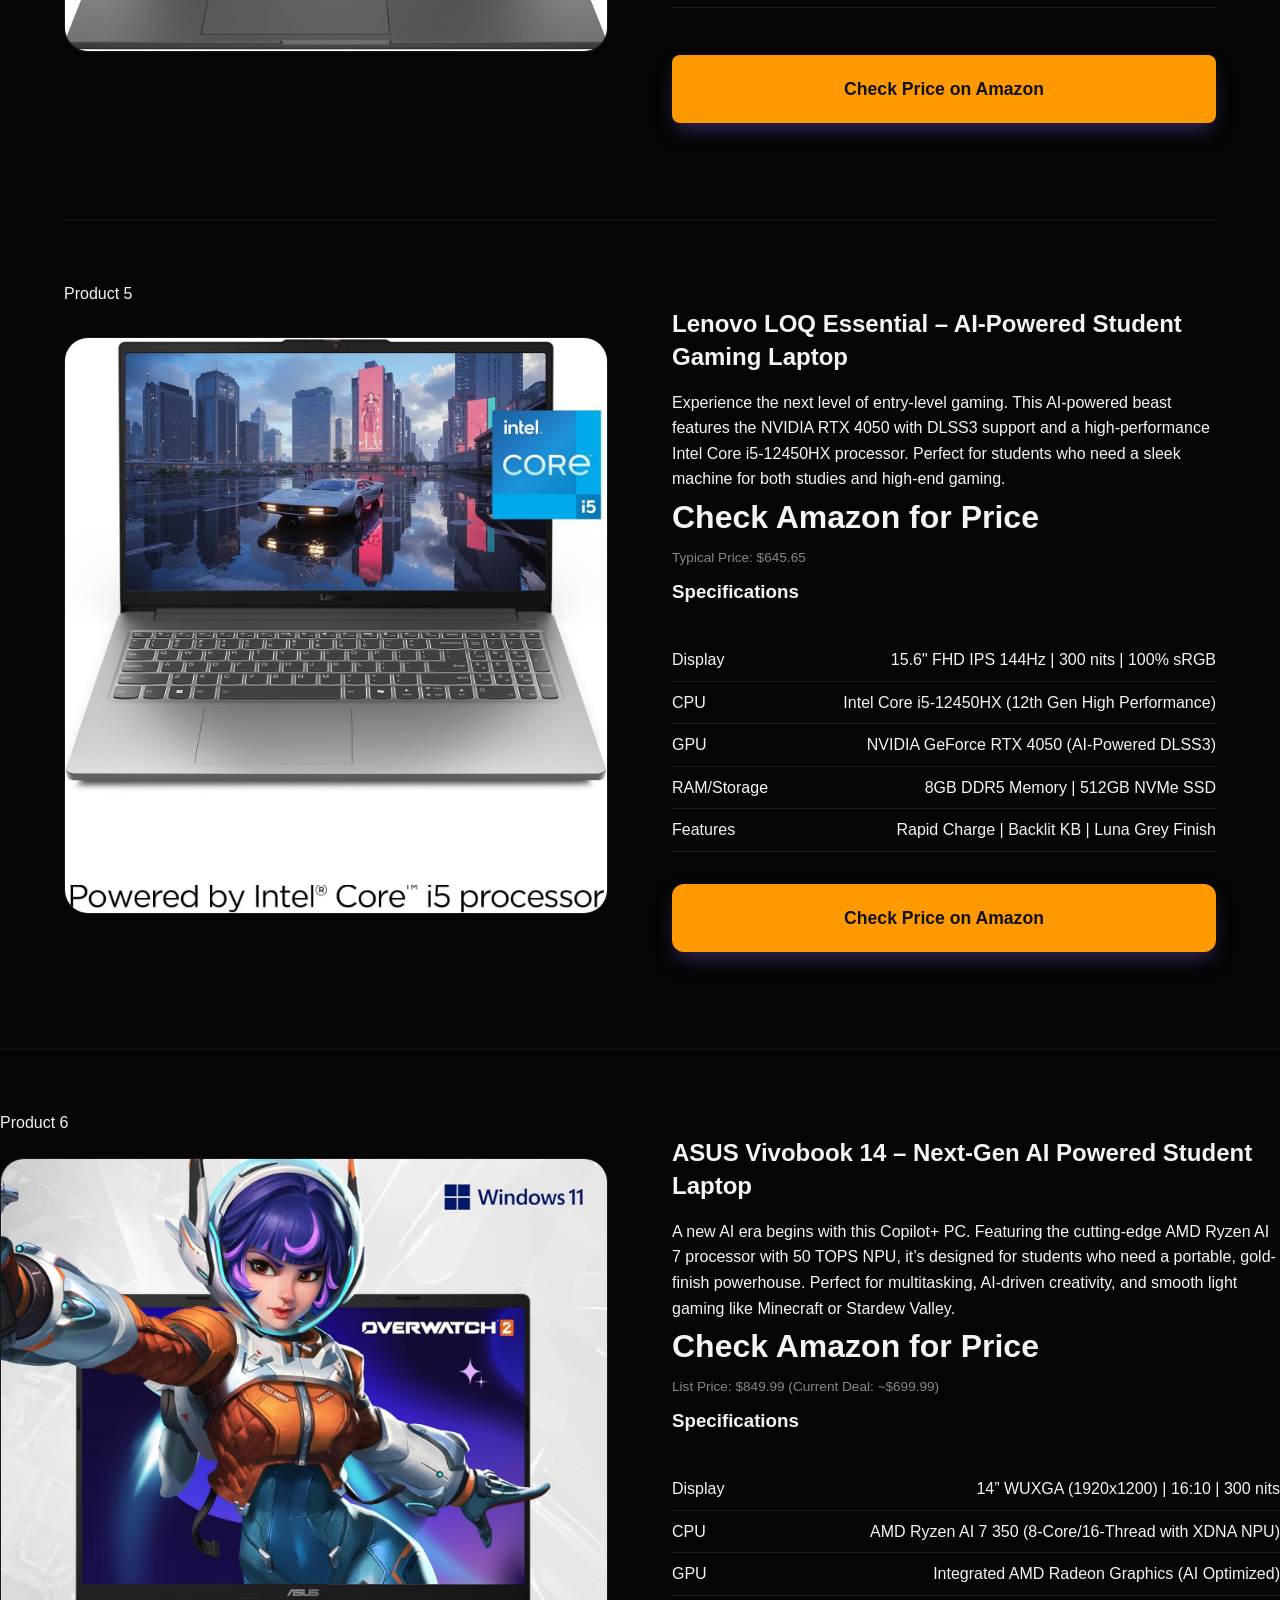
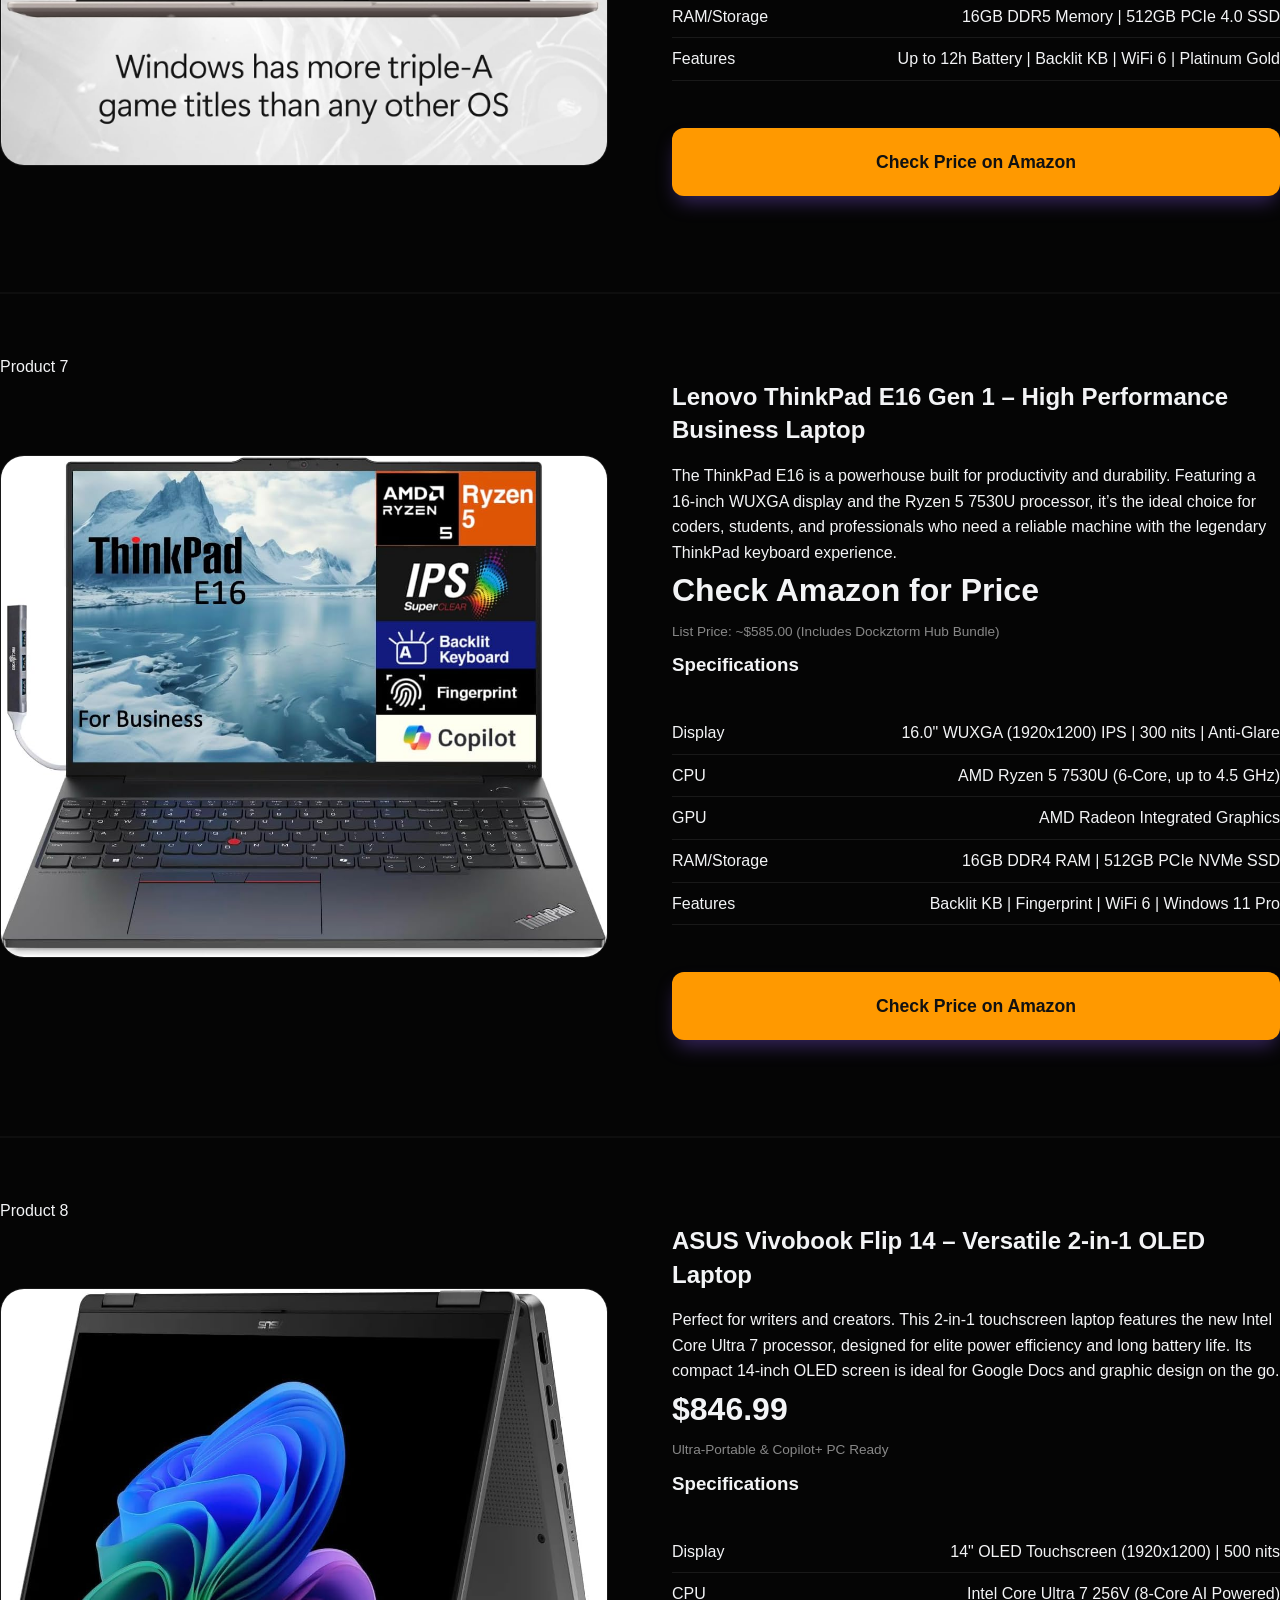
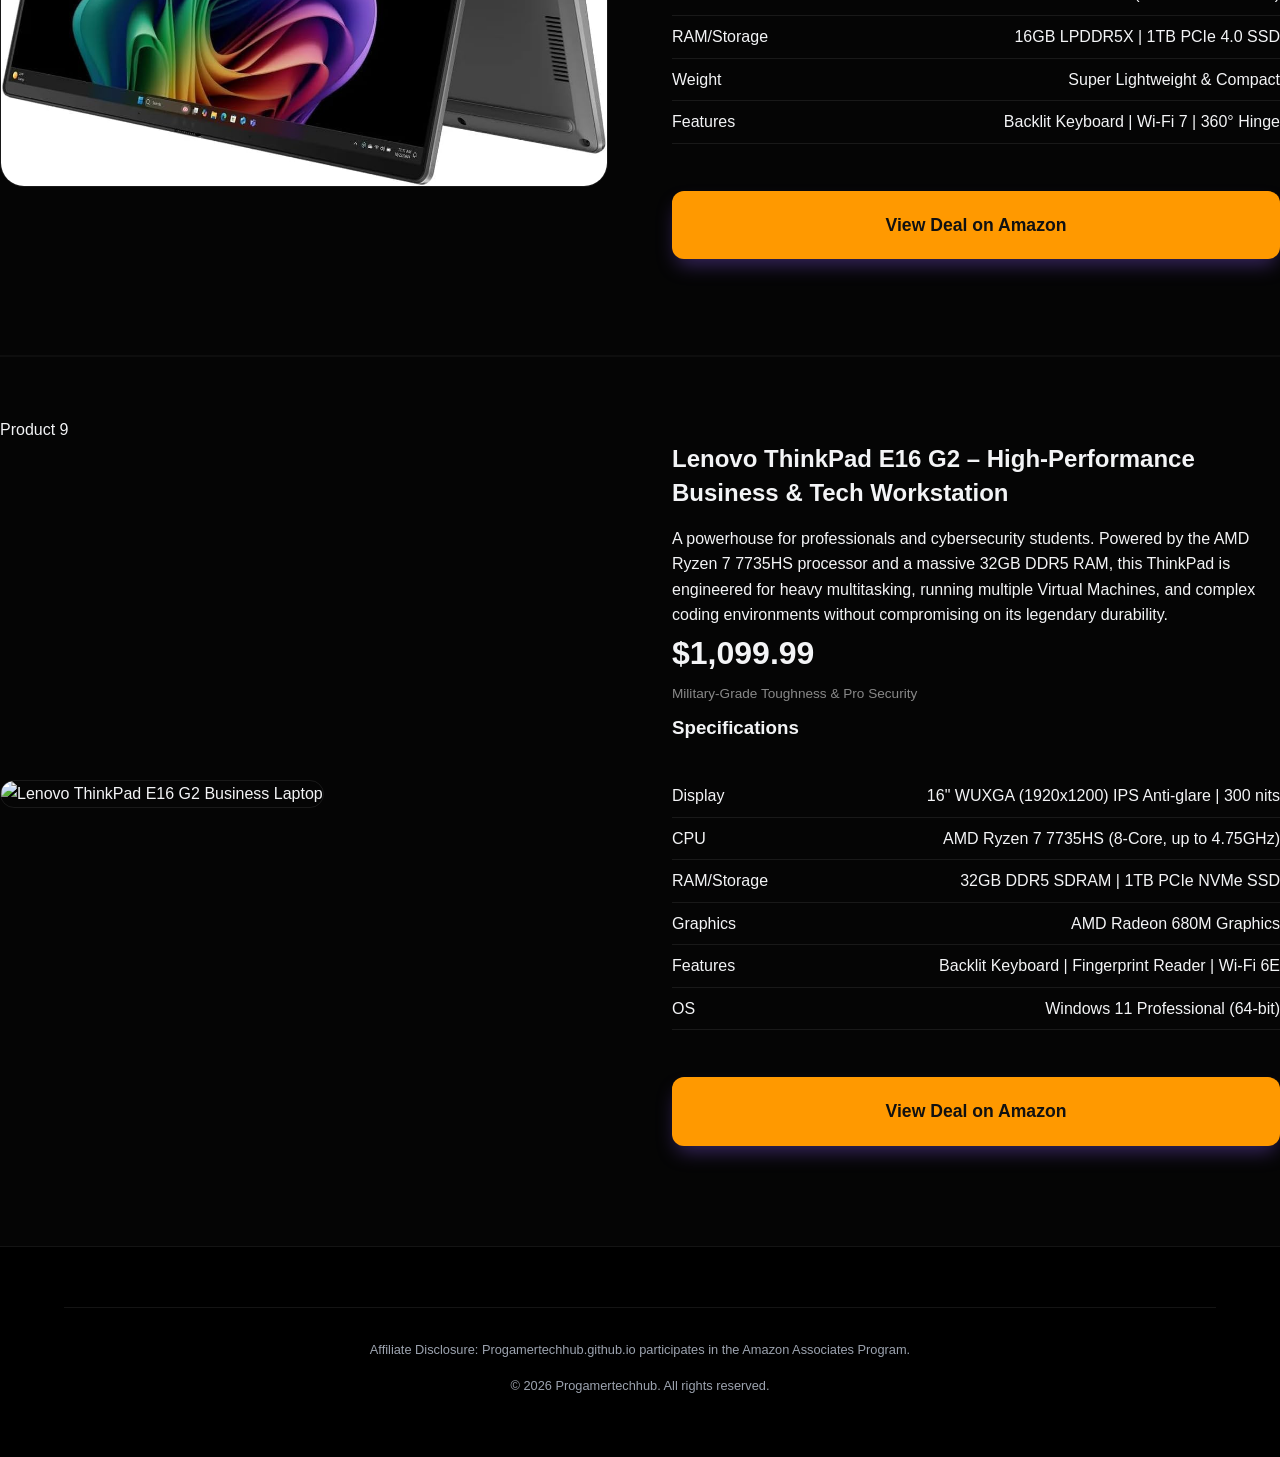
==== commit ecc360c7: "Update amazon-stack.html" ====
--- a/amazon-stack.html
+++ b/amazon-stack.html
@@ -320,6 +320,44 @@
     </div>
 </div>
 
+        <!-- Product 9 -->
+        
+        <hr style="border: 0.5px solid #333; margin: 60px 0; opacity: 0.2;">
+
+<div class="product-label">Product 9</div>
+<div id="laptop-9" class="product-full">
+    <div class="product-visual">
+        <div class="amazon-badges">
+            <span class="amz-badge amz-choice">Cybersecurity Ready</span>
+            <span class="amz-badge" style="background: #2ecc71; color: white;">32GB DDR5 RAM</span>
+        </div>
+        <img src="Product9.jpg" alt="Lenovo ThinkPad E16 G2 Business Laptop" style="width: 100%; border-radius: 24px; border: 1px solid var(--border);">
+    </div>
+    <div class="product-details">
+        <h2 class="amz-title">Lenovo ThinkPad E16 G2 – High-Performance Business & Tech Workstation</h2>
+        <p class="product-description">
+            A powerhouse for professionals and cybersecurity students. Powered by the AMD Ryzen 7 7735HS processor and a massive 32GB DDR5 RAM, this ThinkPad is engineered for heavy multitasking, running multiple Virtual Machines, and complex coding environments without compromising on its legendary durability.
+        </p>
+        <div class="amz-pricing">
+            <span class="price-current">$1,099.99</span>
+            <p style="font-size: 0.85rem; color: #888; margin-top: 4px;">Military-Grade Toughness & Pro Security</p>
+        </div>
+        
+        <h3>Specifications</h3>
+        <ul class="product-specs">
+            <li><span>Display</span> <span>16" WUXGA (1920x1200) IPS Anti-glare | 300 nits</span></li>
+            <li><span>CPU</span> <span>AMD Ryzen 7 7735HS (8-Core, up to 4.75GHz)</span></li>
+            <li><span>RAM/Storage</span> <span>32GB DDR5 SDRAM | 1TB PCIe NVMe SSD</span></li>
+            <li><span>Graphics</span> <span>AMD Radeon 680M Graphics</span></li>
+            <li><span>Features</span> <span>Backlit Keyboard | Fingerprint Reader | Wi-Fi 6E</span></li>
+            <li><span>OS</span> <span>Windows 11 Professional (64-bit)</span></li>
+        </ul>
+
+        <div class="amz-actions">
+            <a href="https://amzn.to/3O0gEBK" target="_blank" class="cta-button" style="width: 100%; text-align: center; display: block; padding: 1.25rem; font-weight: bold; background-color: #ff9900; color: #111; text-decoration: none; border-radius: 12px;">View Deal on Amazon</a>        
+        </div>
+    </div>
+</div>
         
     <footer>
         <div class="container">
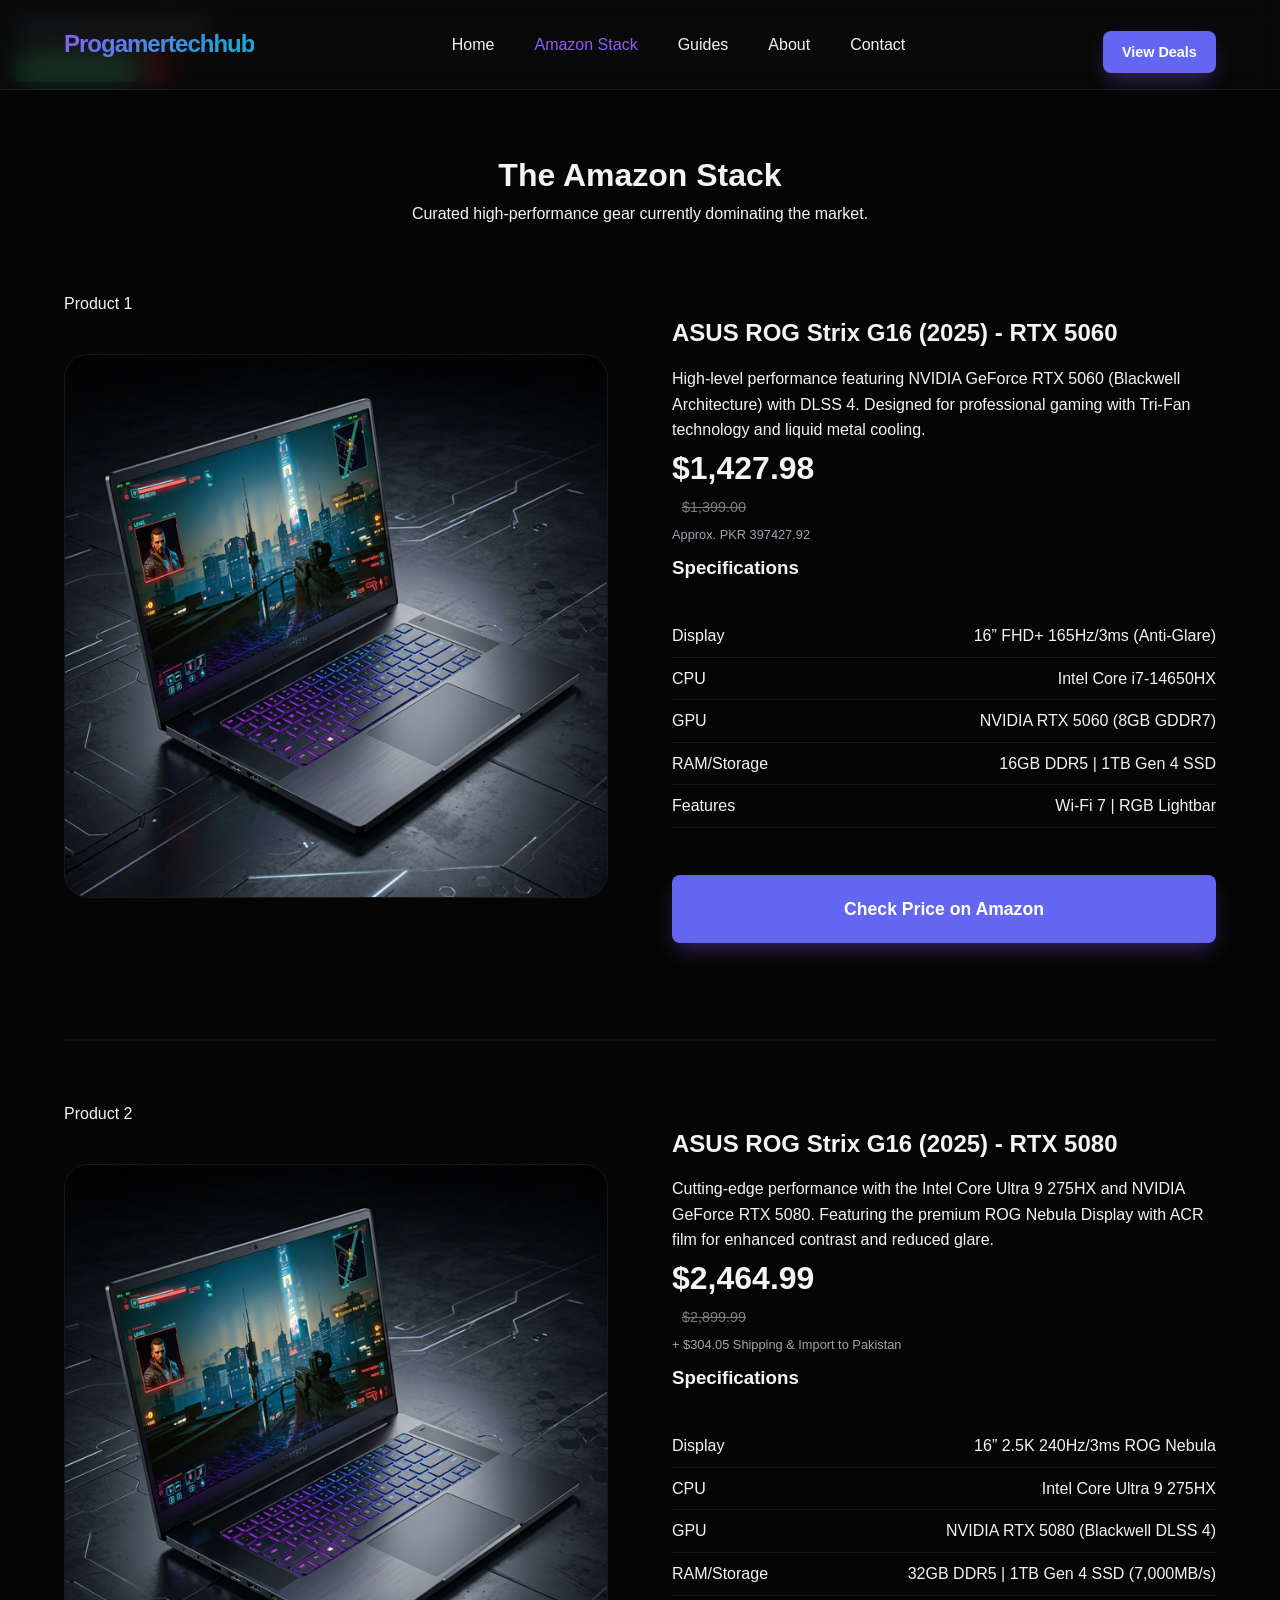
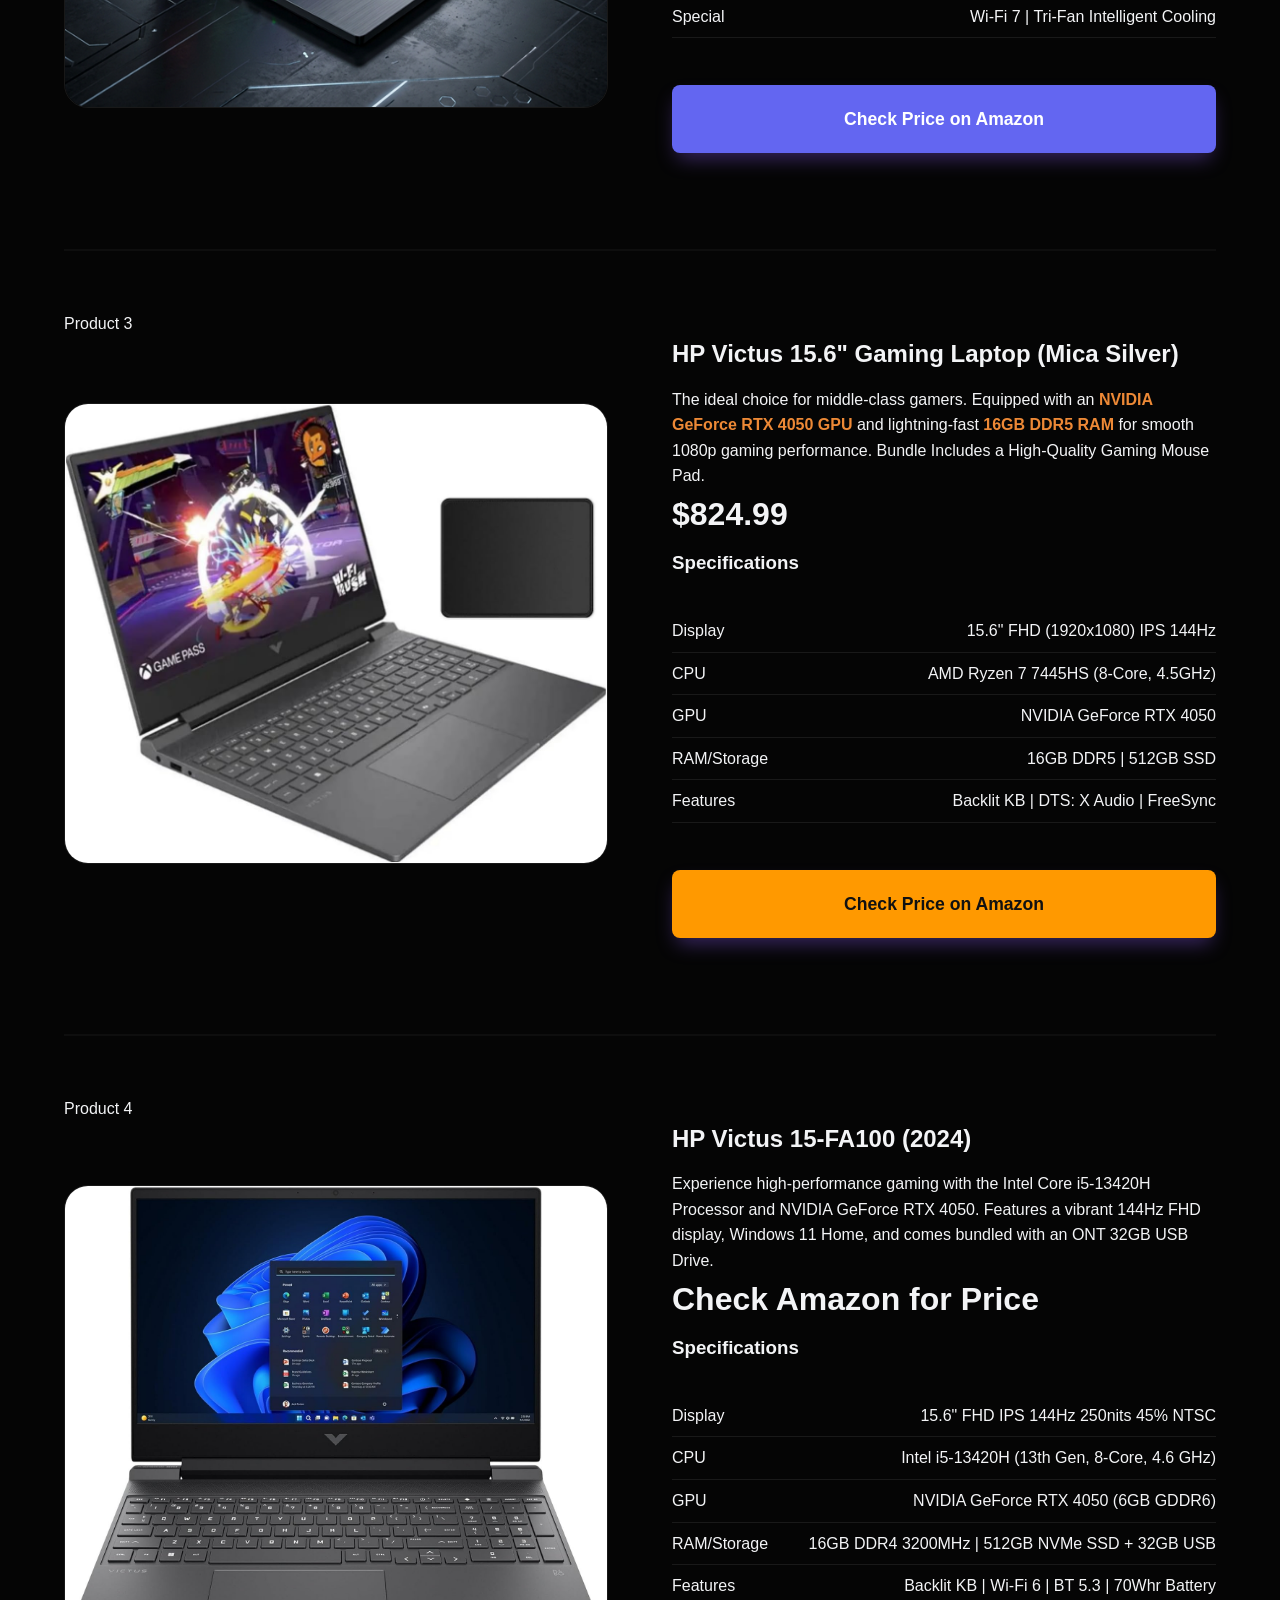
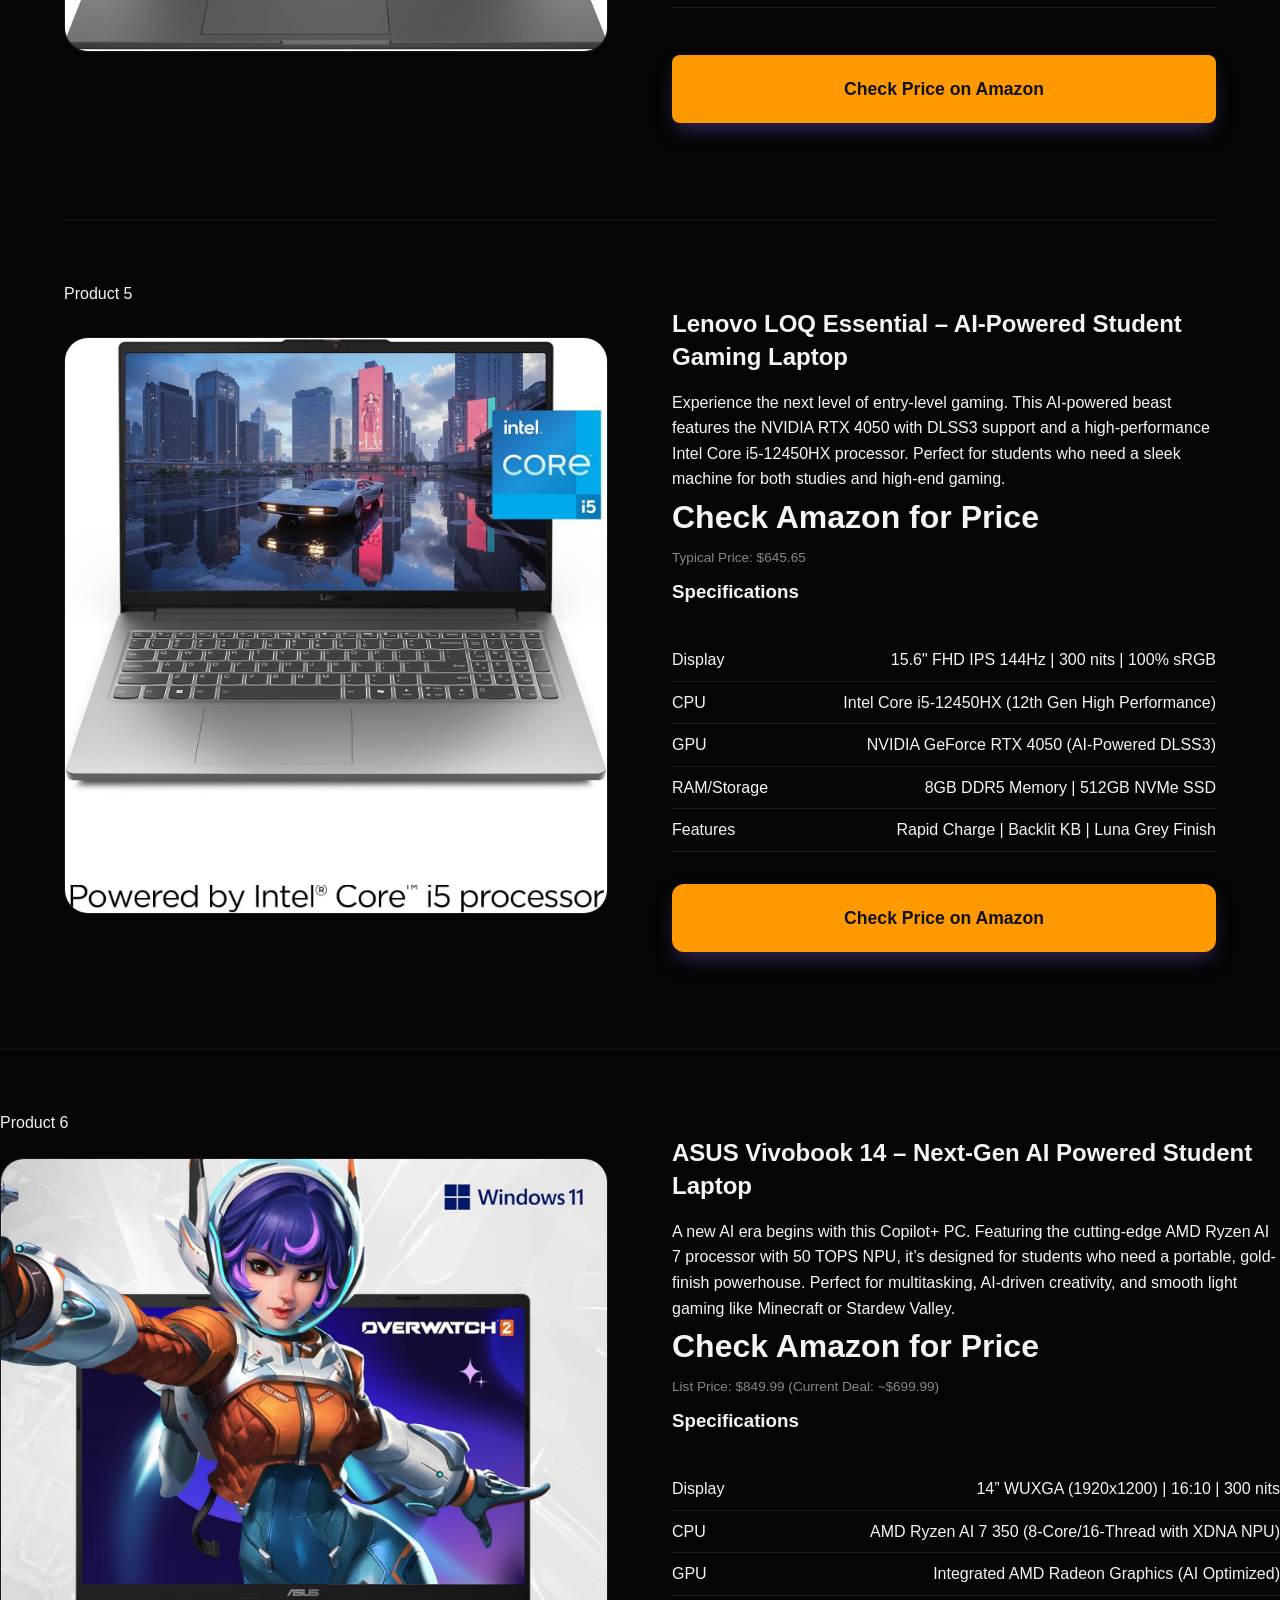
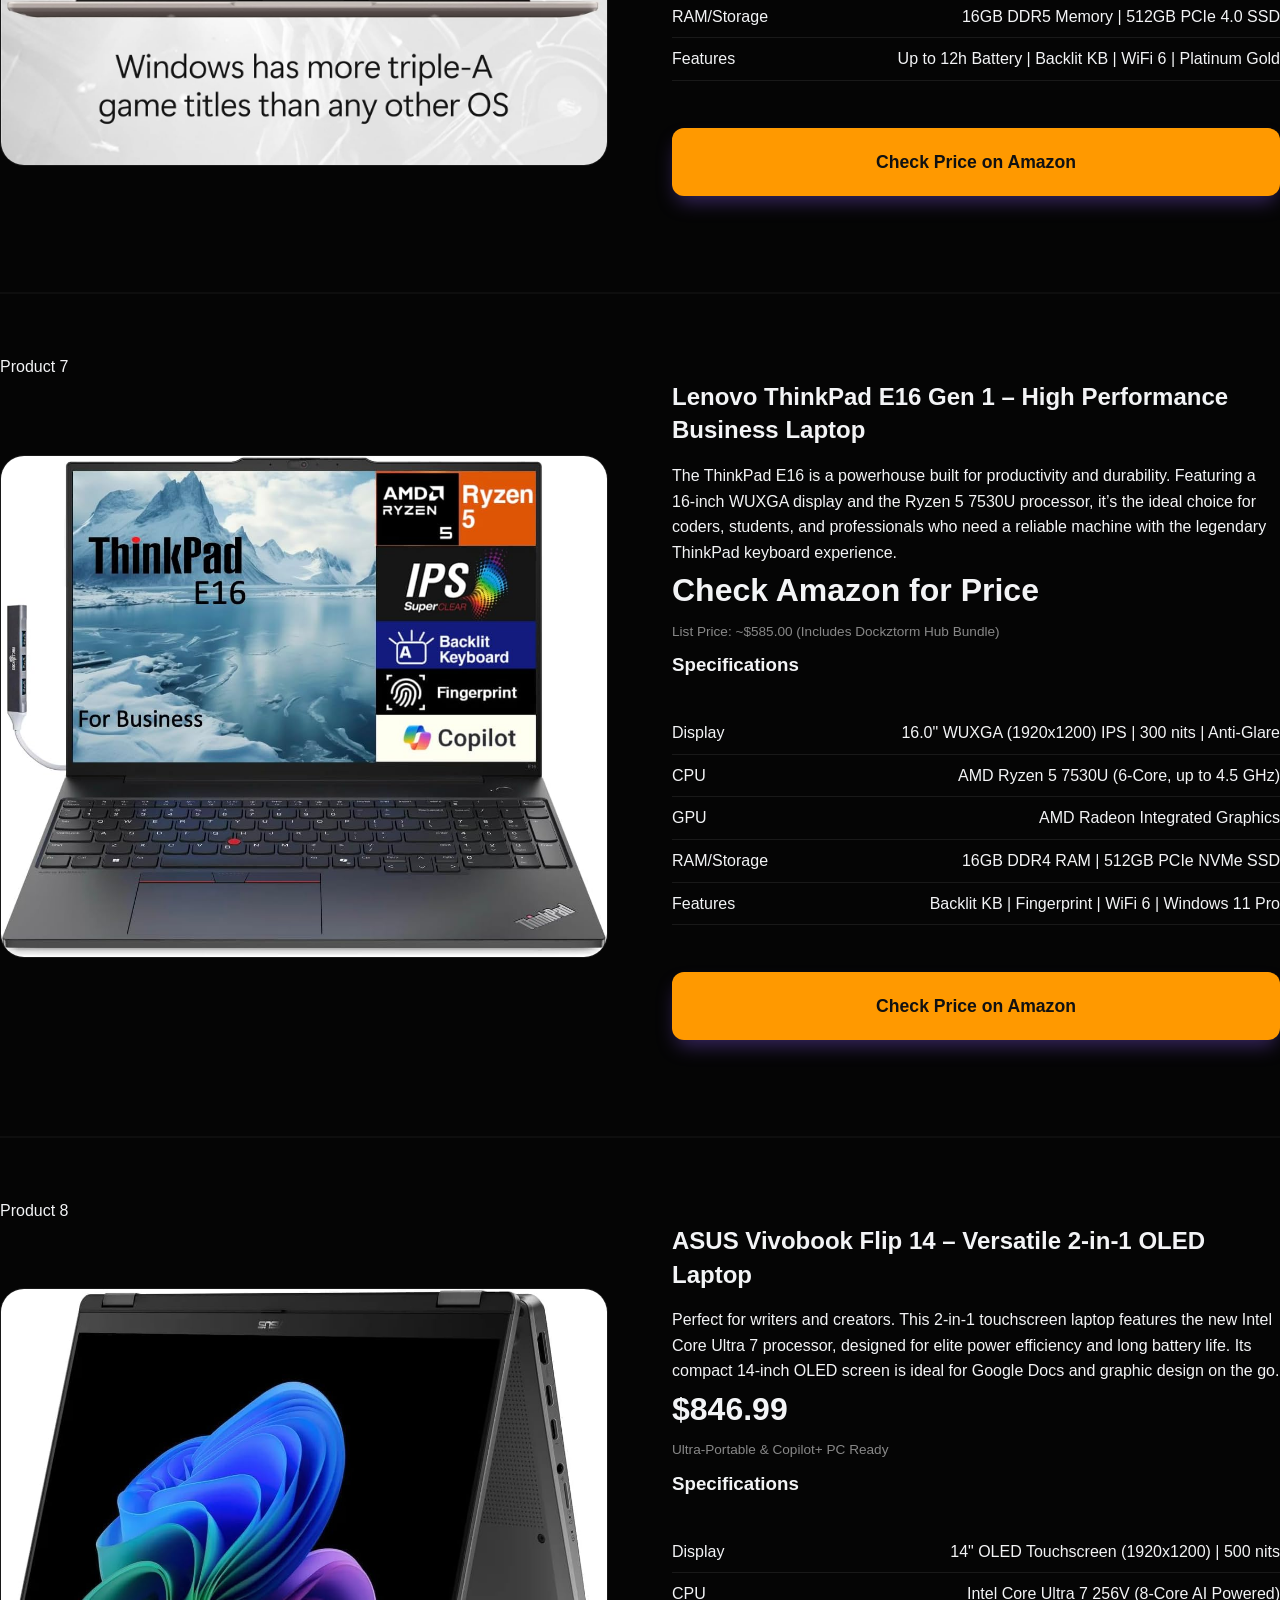
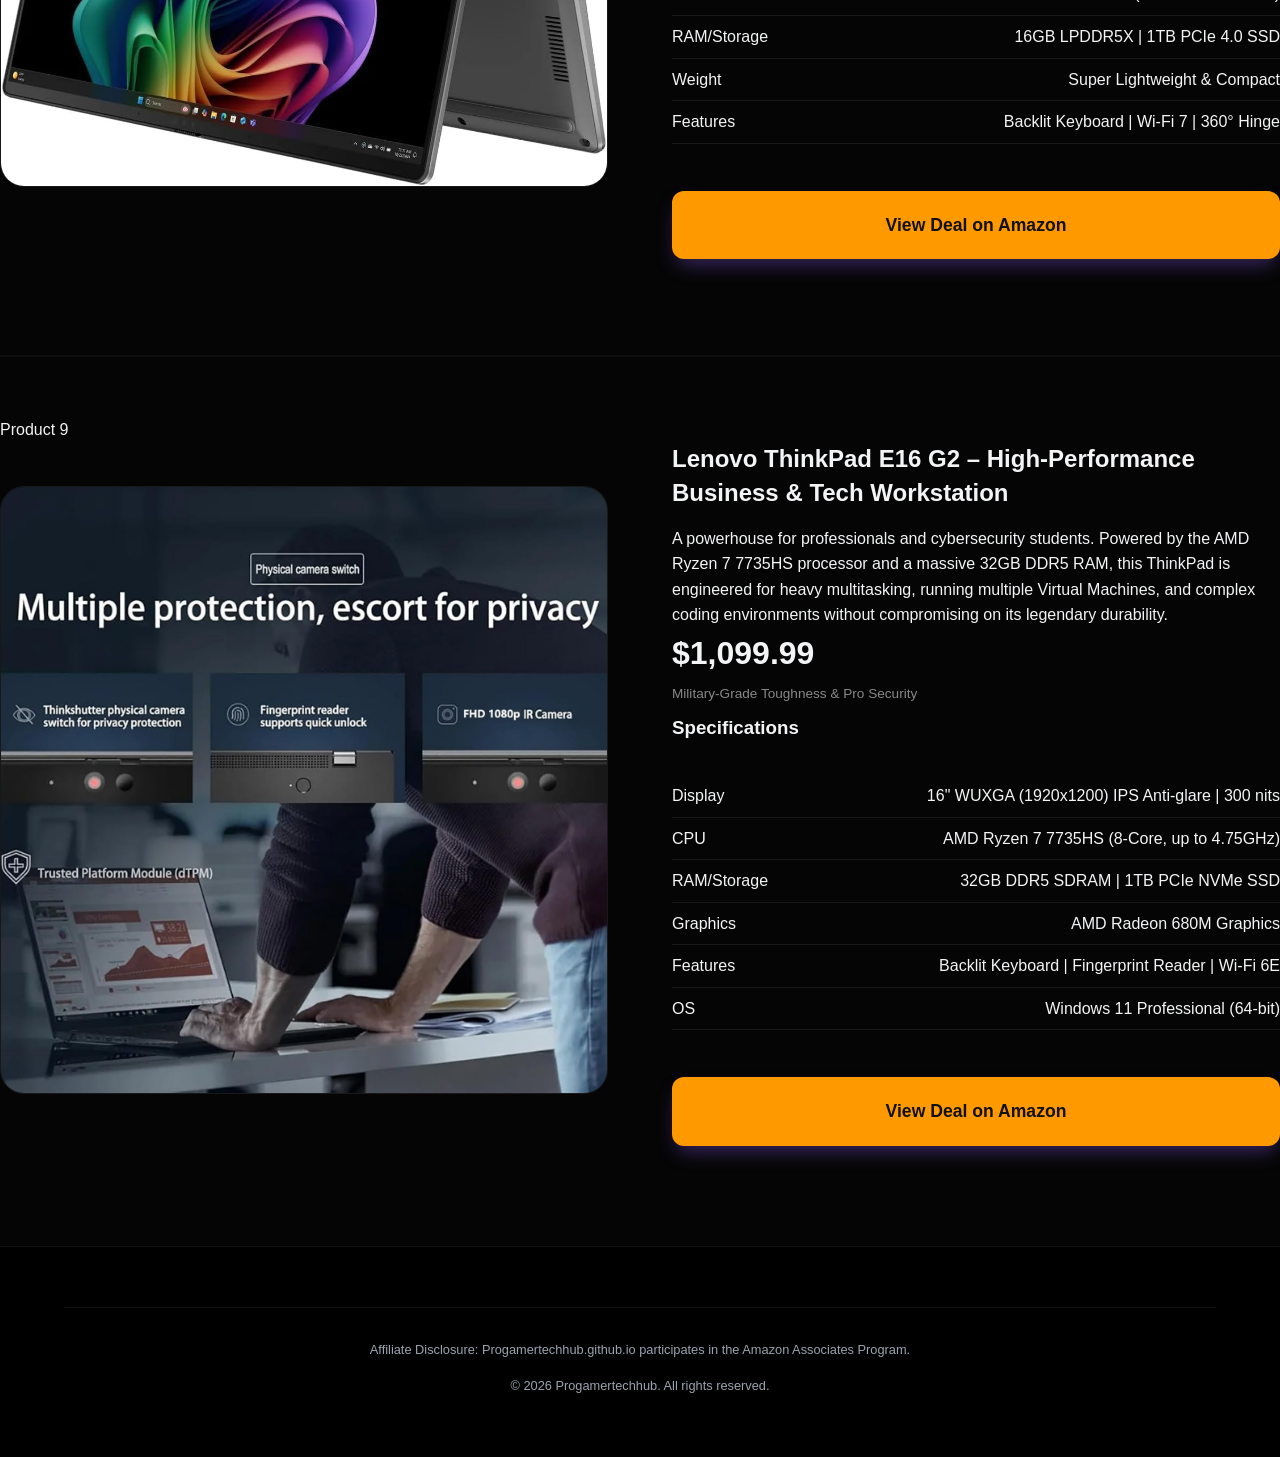
==== commit 11136a56: "Update amazon-stack.html" ====
--- a/amazon-stack.html
+++ b/amazon-stack.html
@@ -44,9 +44,9 @@
             High-level performance featuring NVIDIA GeForce RTX 5060 (Blackwell Architecture) with DLSS 4. Designed for professional gaming with Tri-Fan technology and liquid metal cooling.
         </p>
         <div class="amz-pricing">
-            <span class="price-current">$1,259.99</span>
+            <span class="price-current">$1,427.98</span>
             <span class="price-original" style="text-decoration: line-through; opacity: 0.5; margin-left: 10px; font-size: 0.9em;">$1,399.00</span>
-            <div style="font-size: 0.8em; color: var(--text-dim); margin-top: 5px;">Approx. PKR 351,726.21</div>
+            <div style="font-size: 0.8em; color: var(--text-dim); margin-top: 5px;">Approx. PKR 397427.92</div>
         </div>
         
         <h3>Specifications</h3>
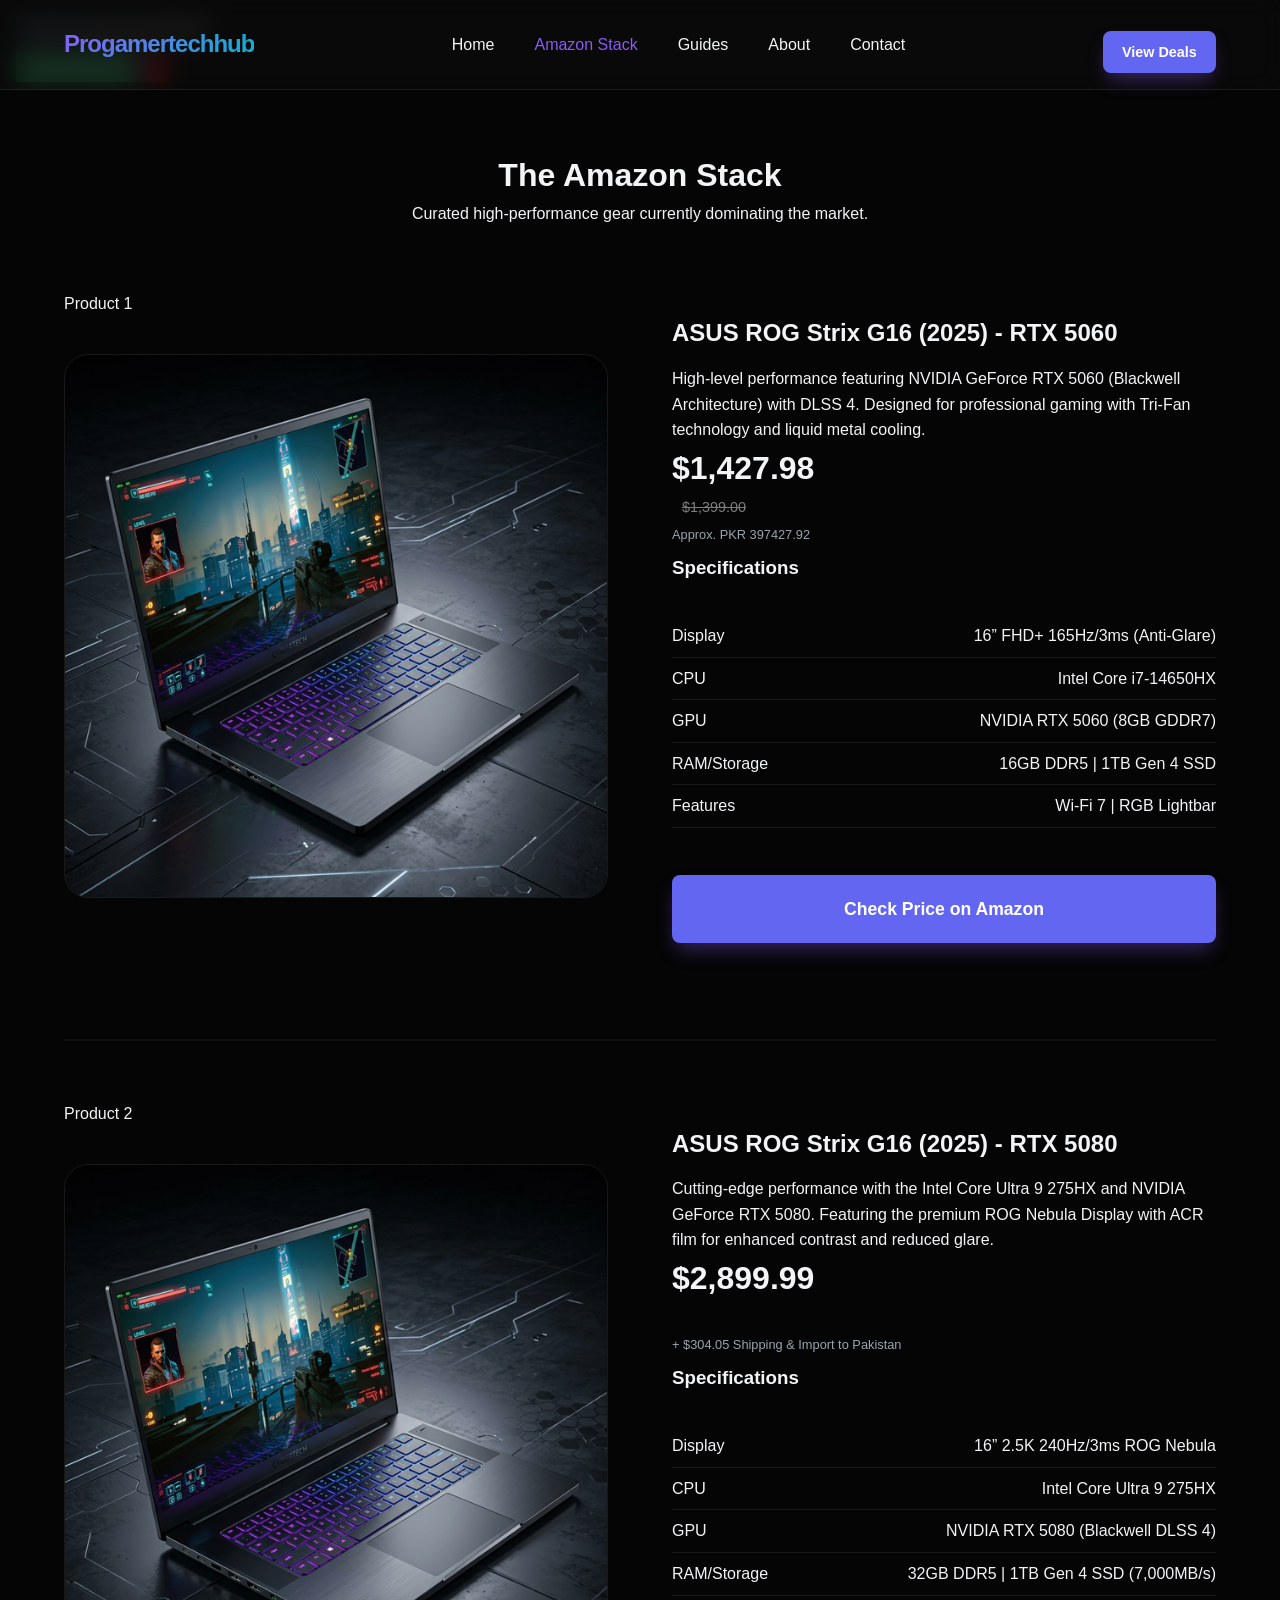
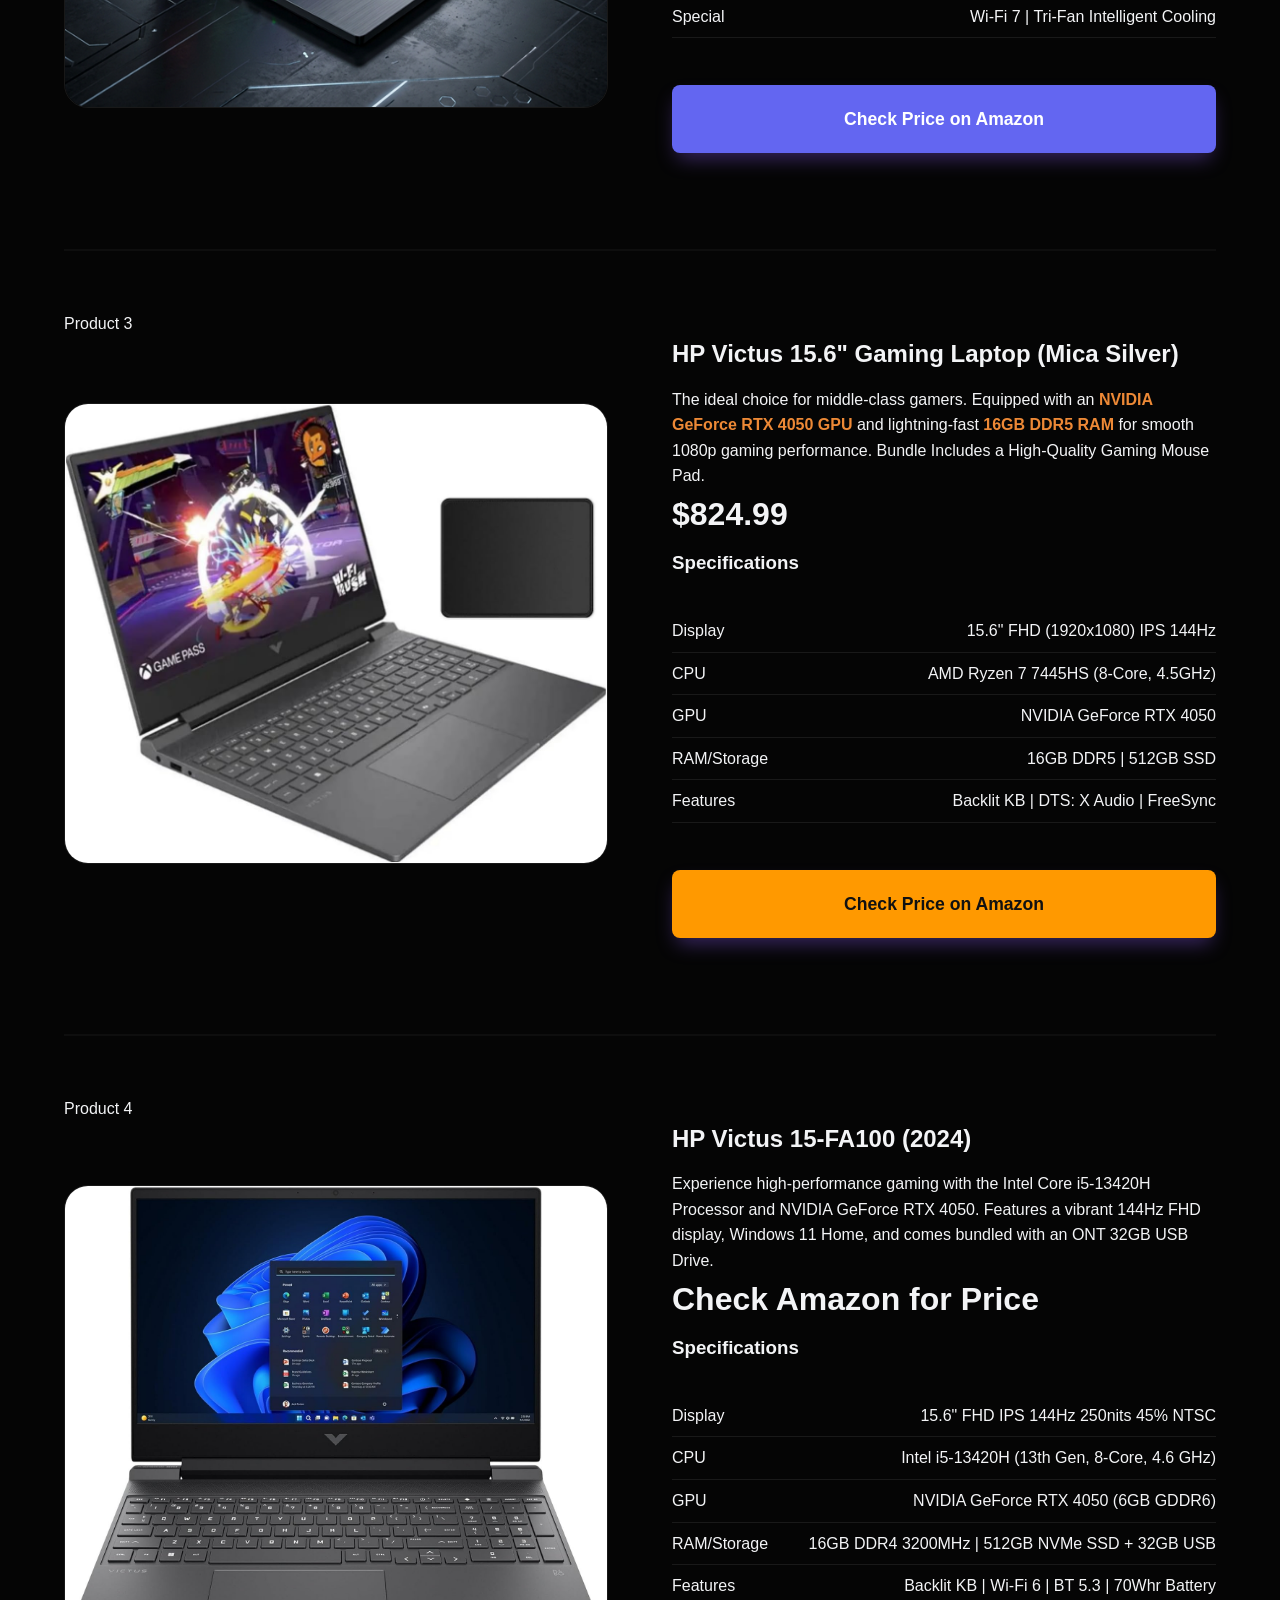
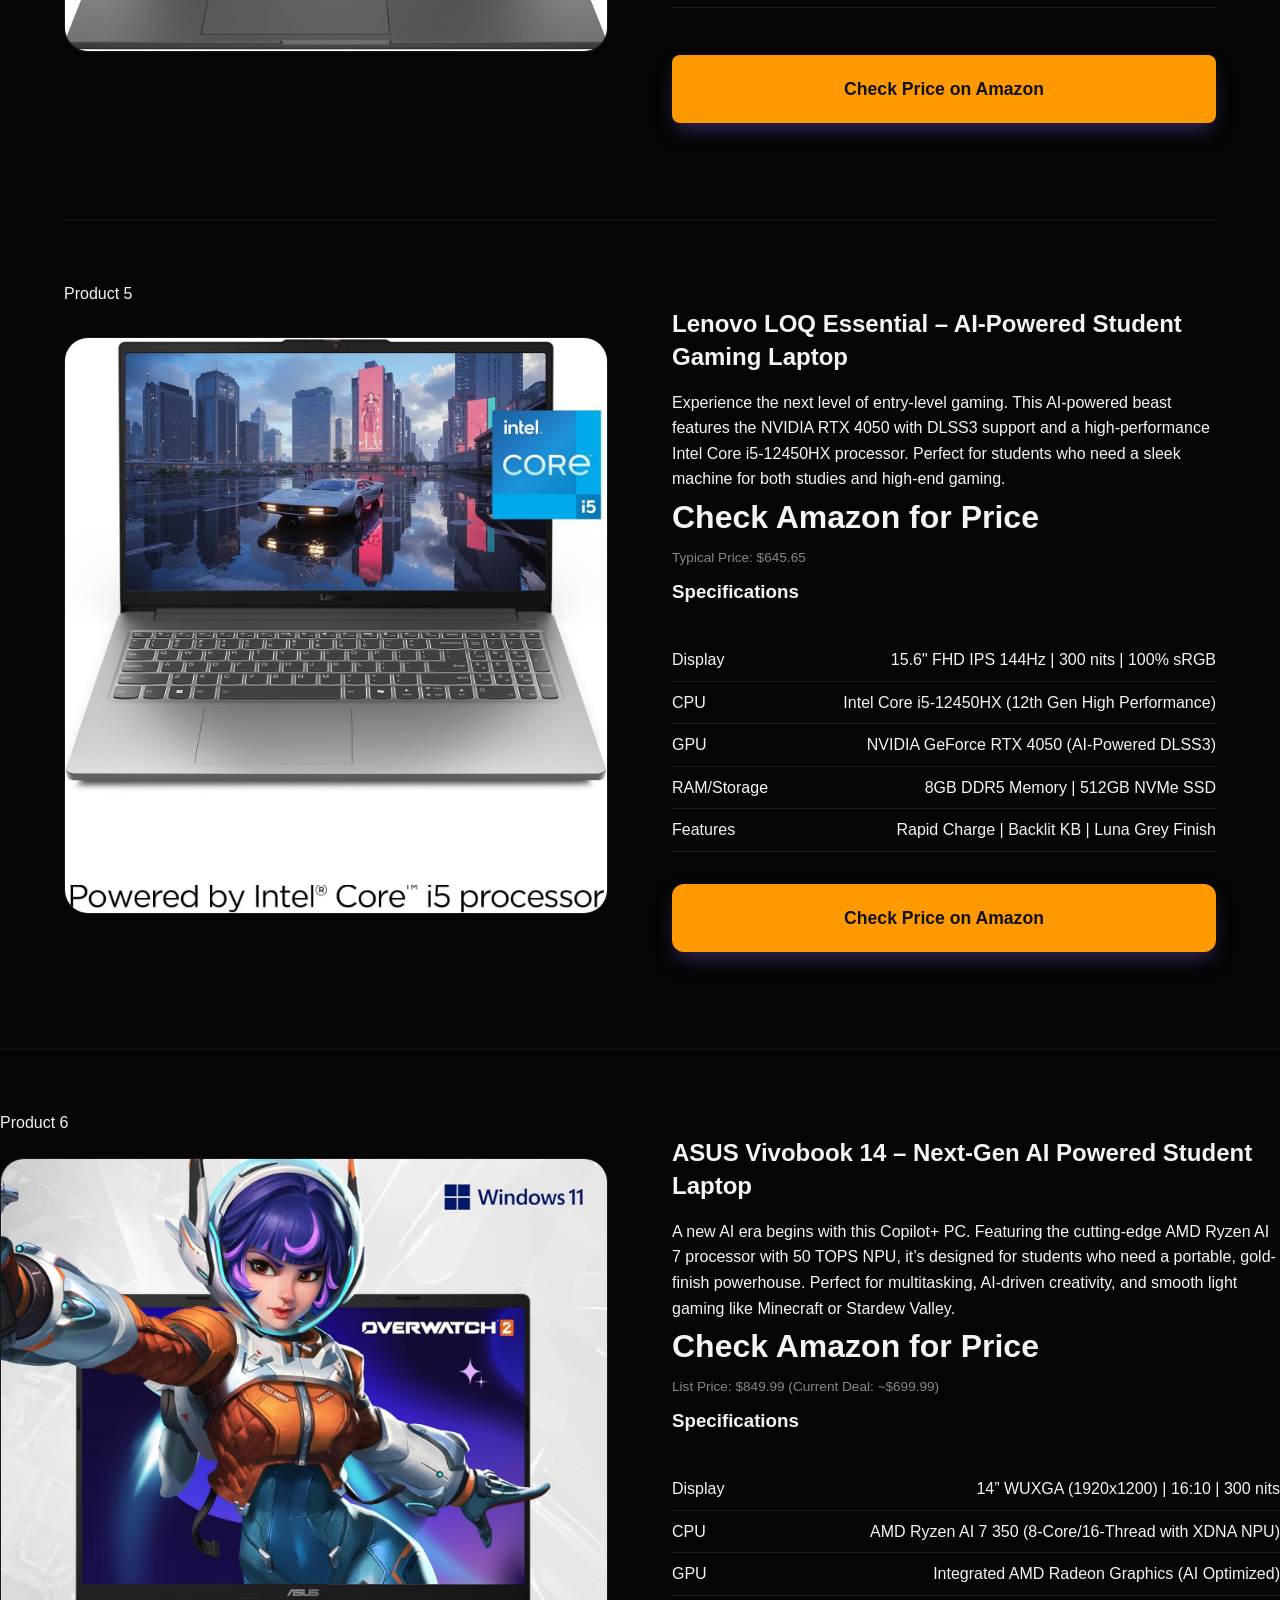
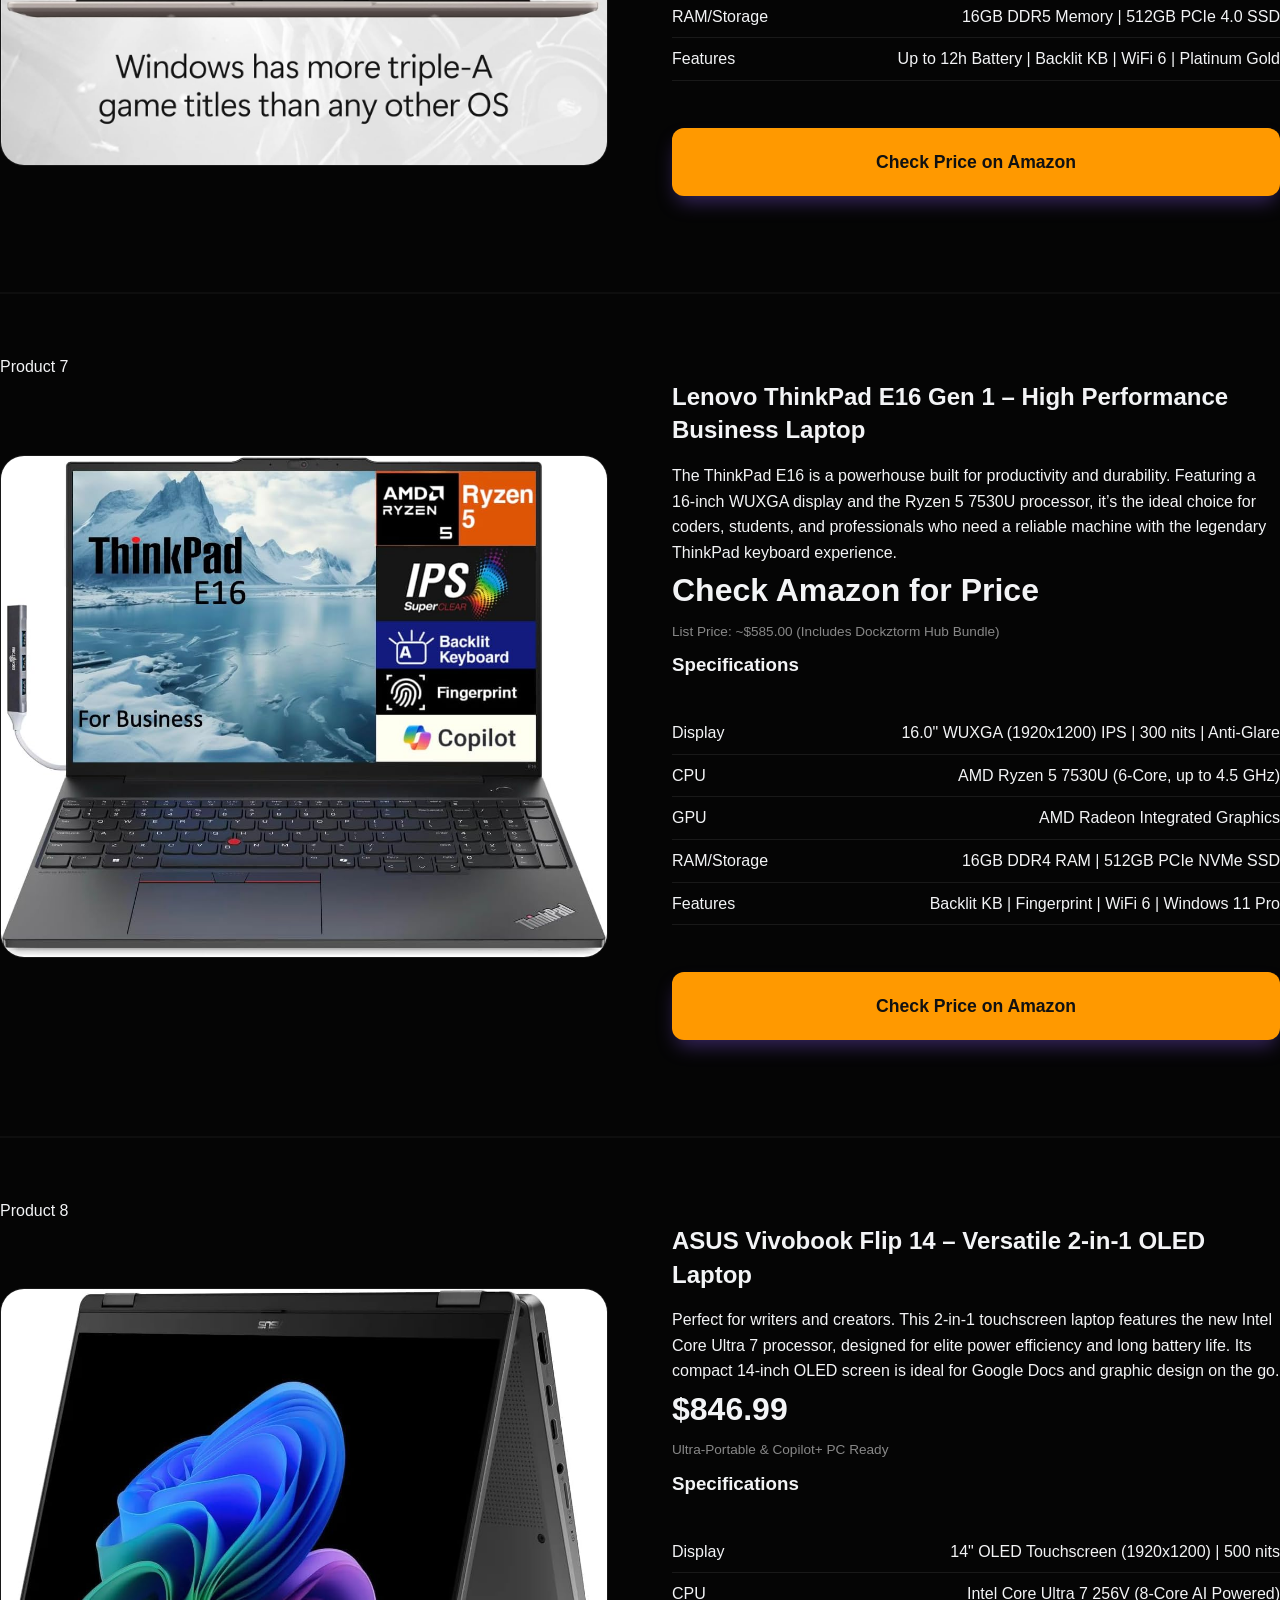
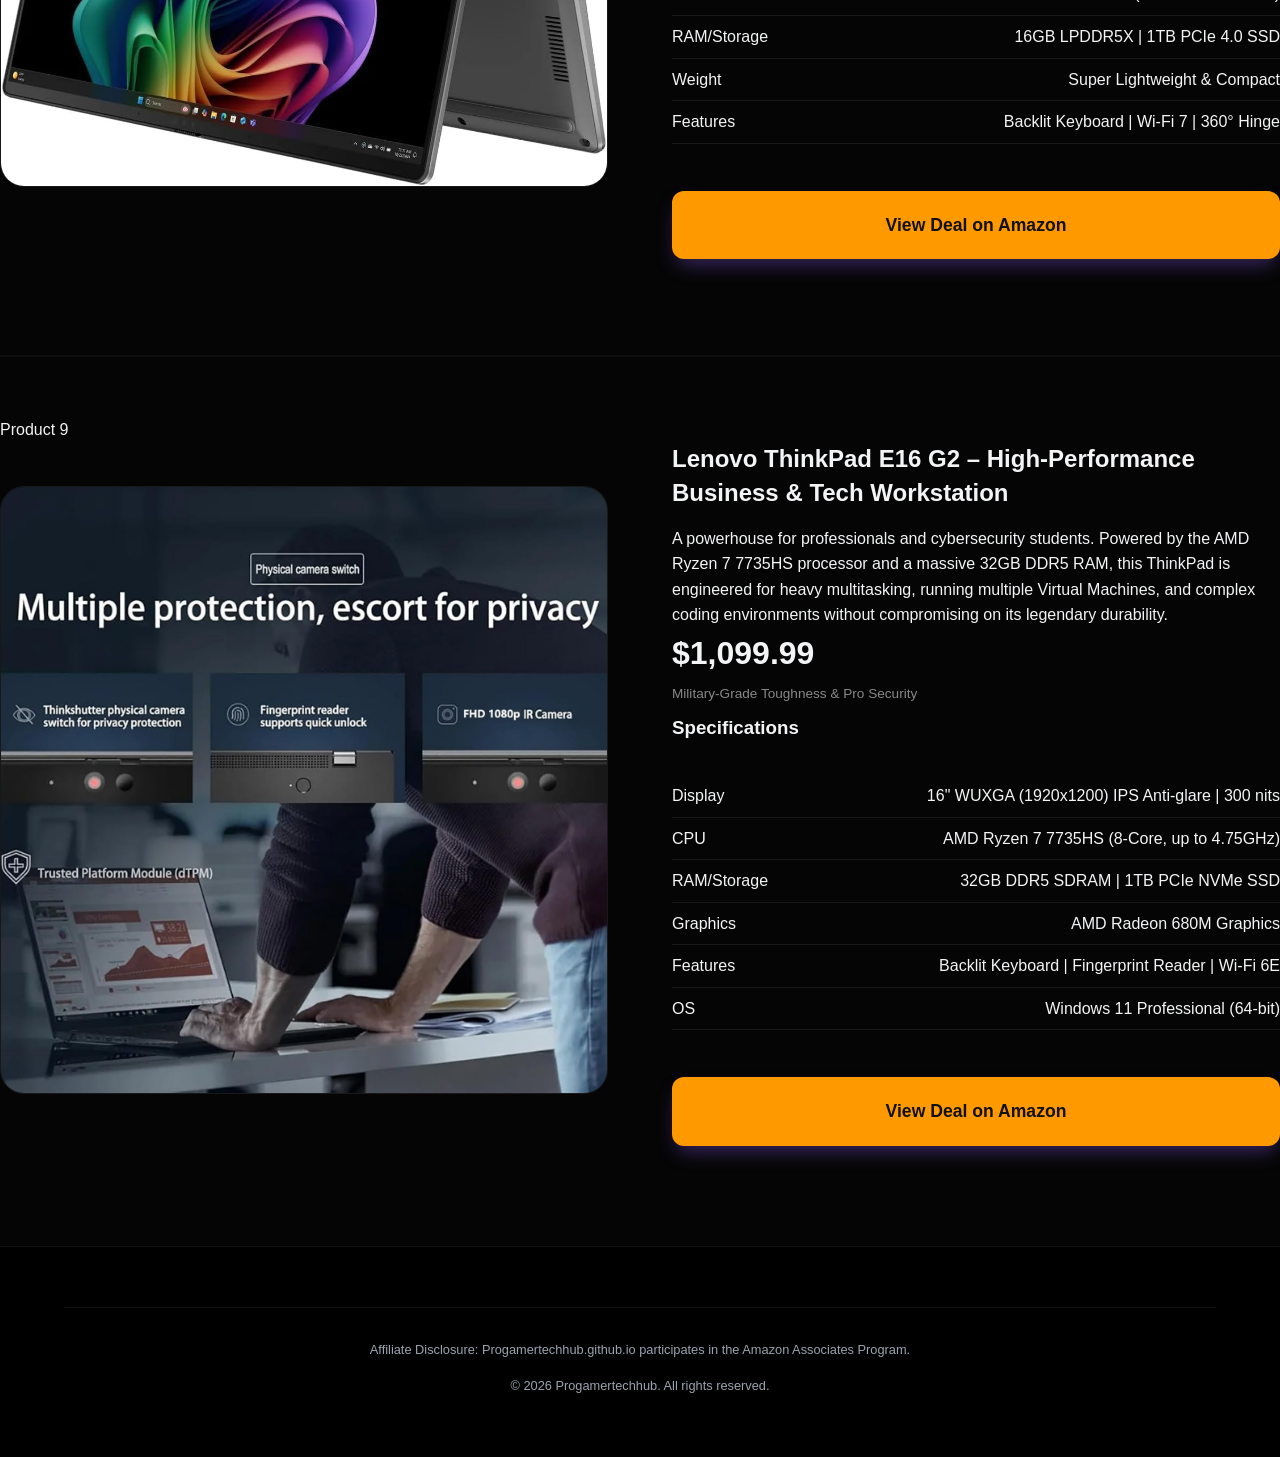
==== commit cfa3a734: "Update amazon-stack.html" ====
--- a/amazon-stack.html
+++ b/amazon-stack.html
@@ -81,8 +81,8 @@
             Cutting-edge performance with the Intel Core Ultra 9 275HX and NVIDIA GeForce RTX 5080. Featuring the premium ROG Nebula Display with ACR film for enhanced contrast and reduced glare.
         </p>
         <div class="amz-pricing">
-            <span class="price-current">$2,464.99</span>
-            <span class="price-original" style="text-decoration: line-through; opacity: 0.5; margin-left: 10px; font-size: 0.9em;">$2,899.99</span>
+            <span class="price-current">$2,899.99</span>
+            <span class="price-original" style="text-decoration: line-through; opacity: 0.5; margin-left: 10px; font-size: 0.9em;"></span>
             <div style="font-size: 0.8em; color: var(--text-dim); margin-top: 5px;">+ $304.05 Shipping & Import to Pakistan</div>
         </div>
         
